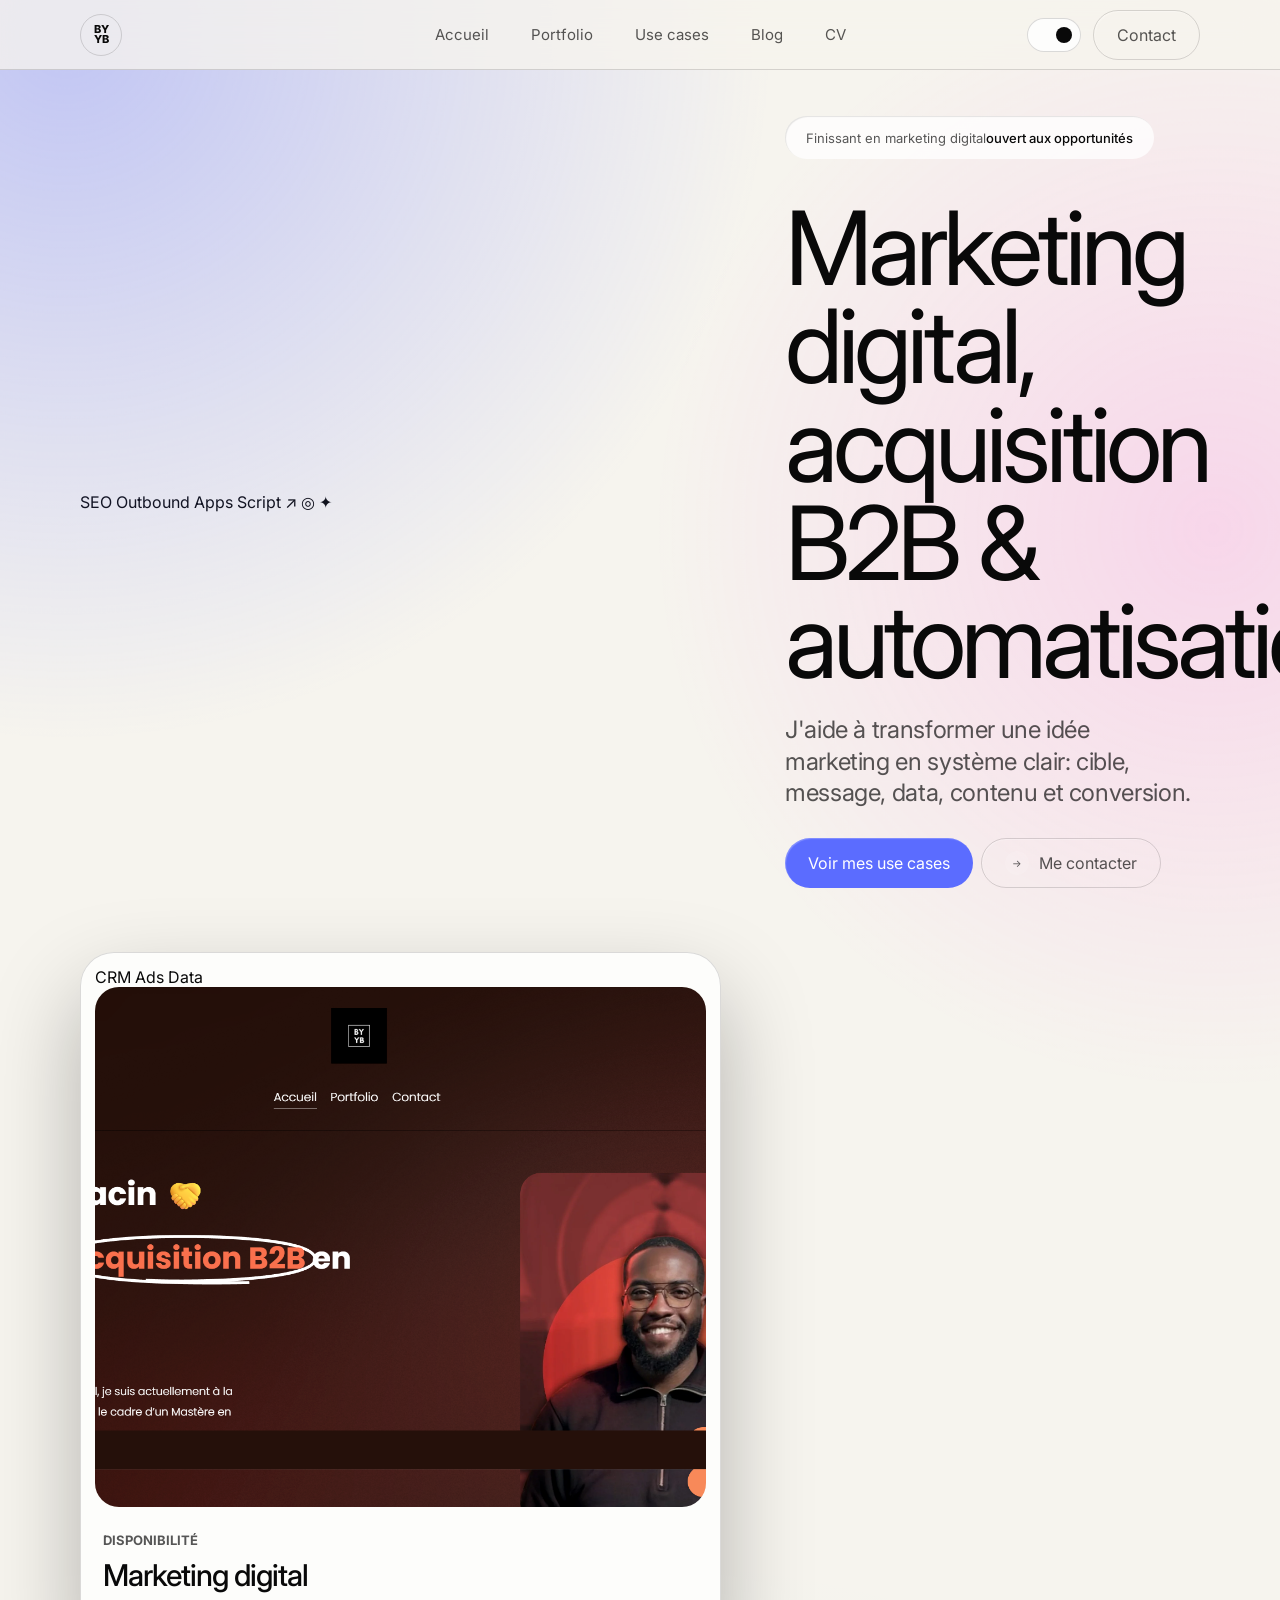
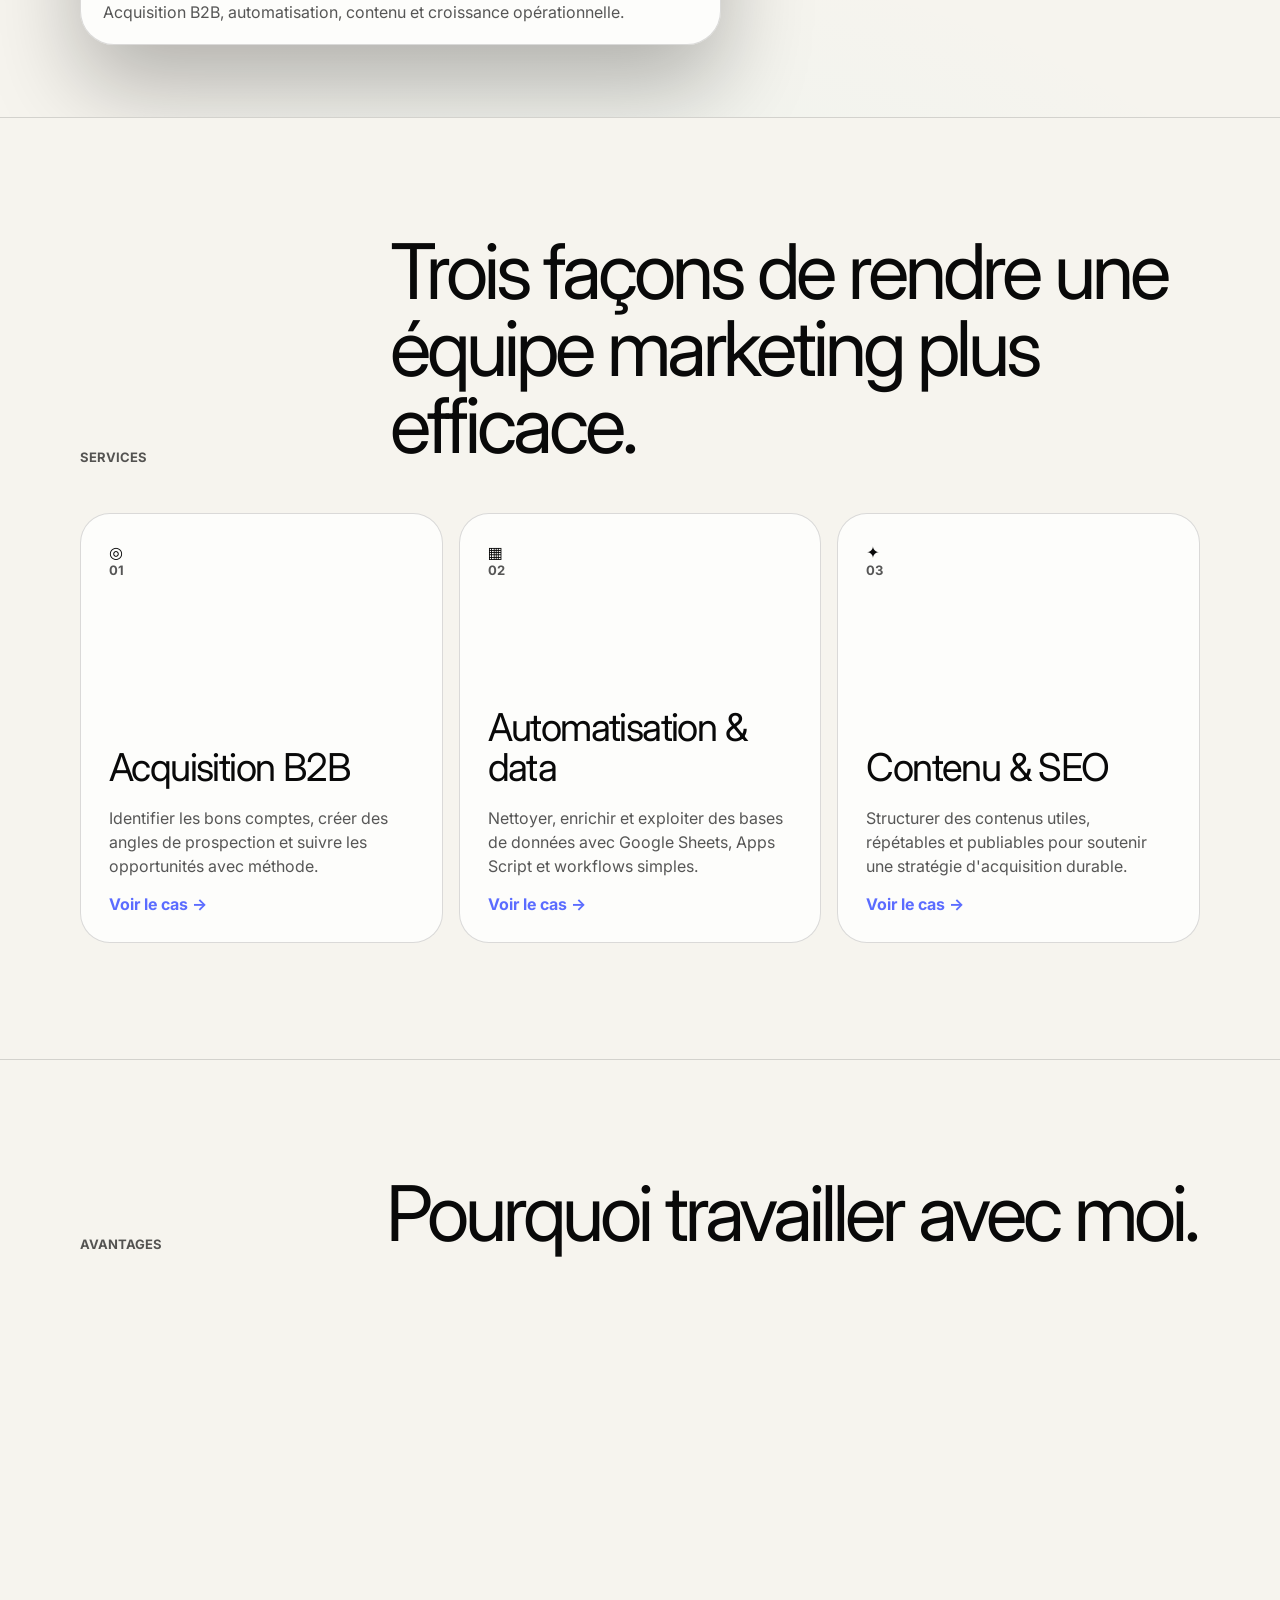
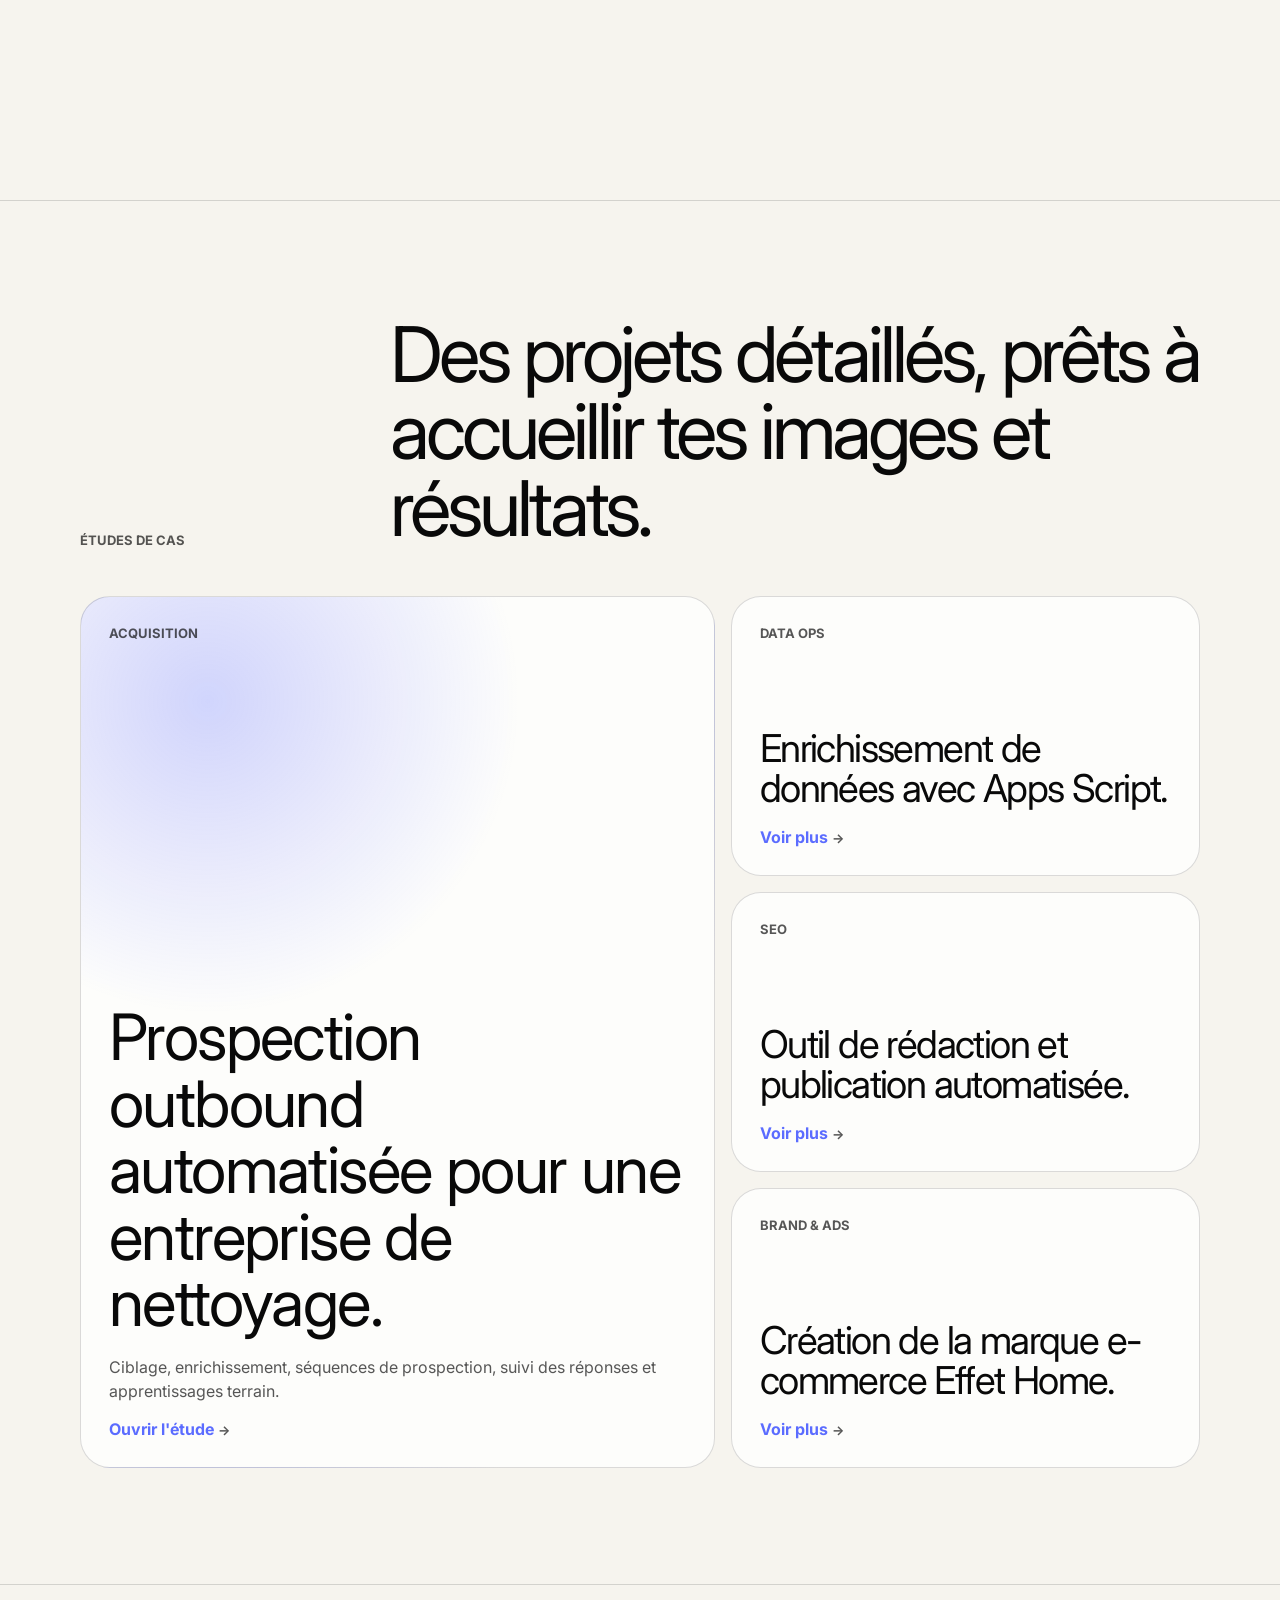
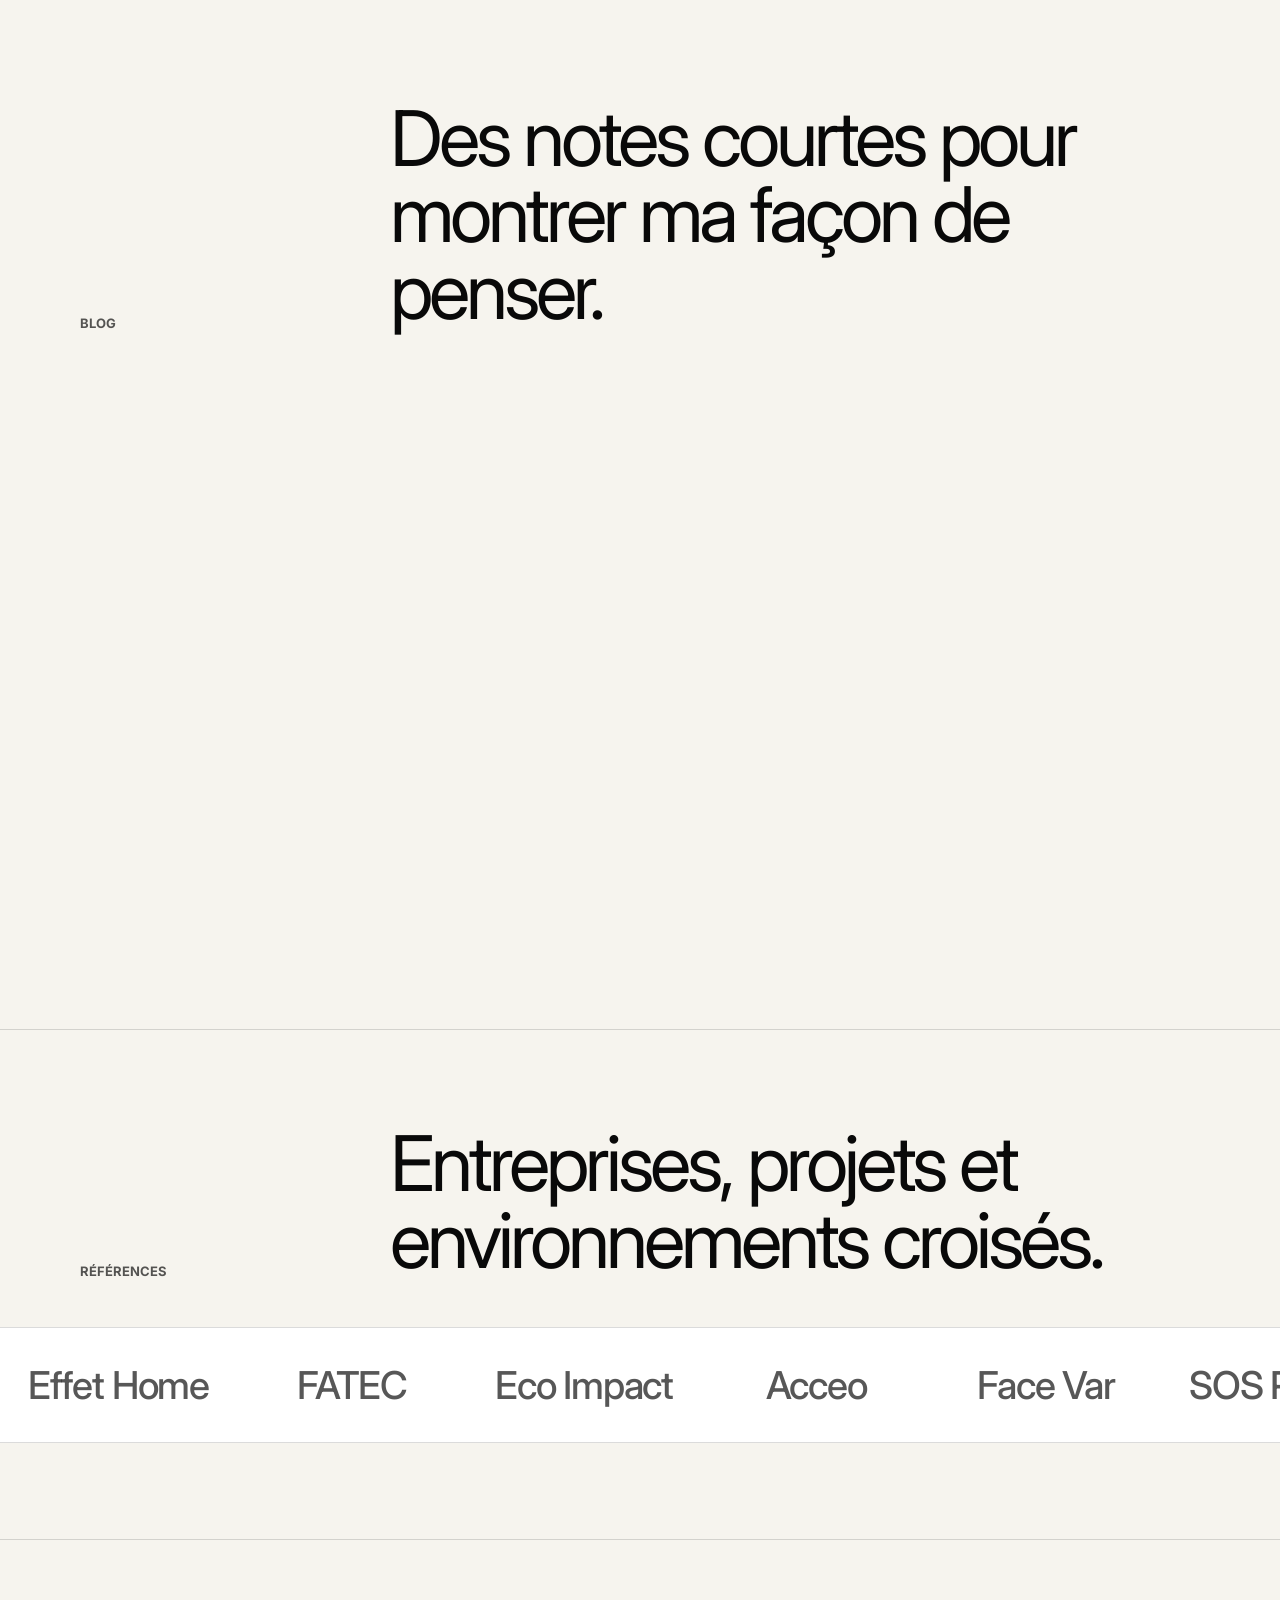
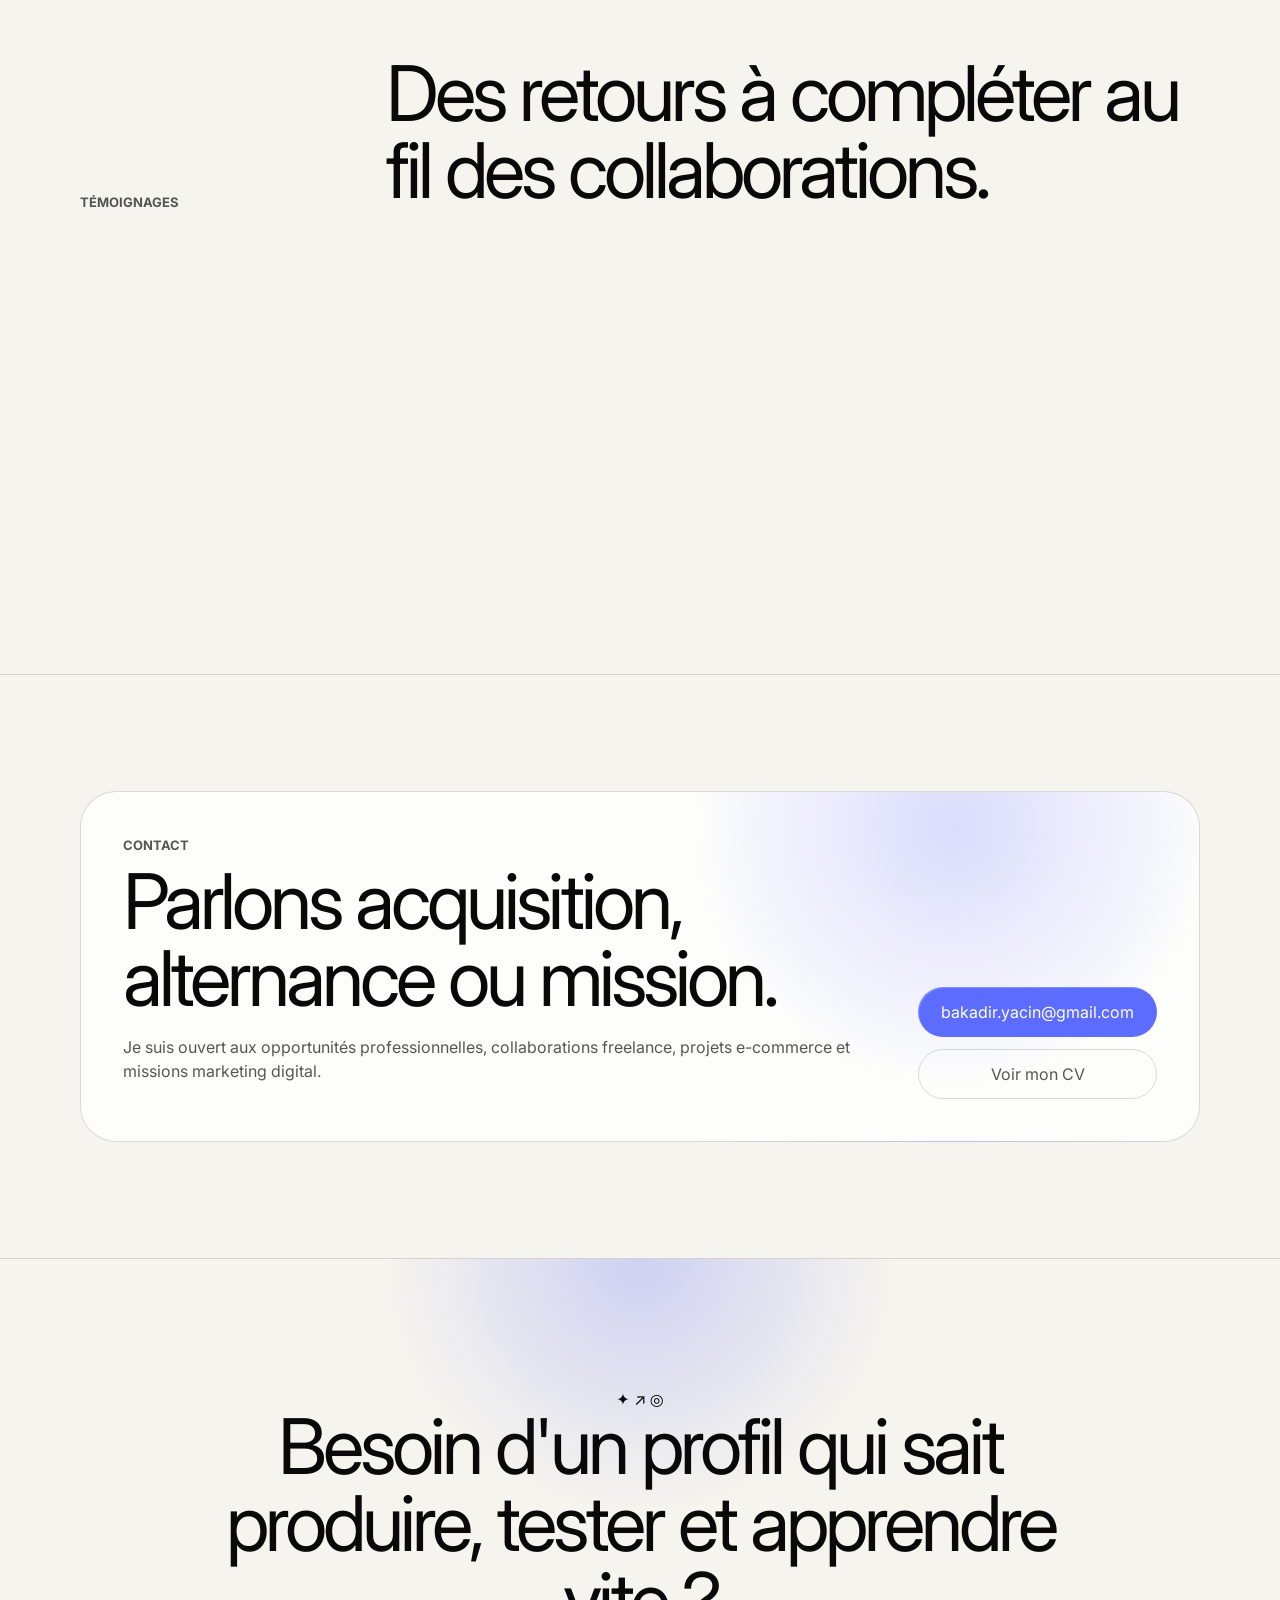
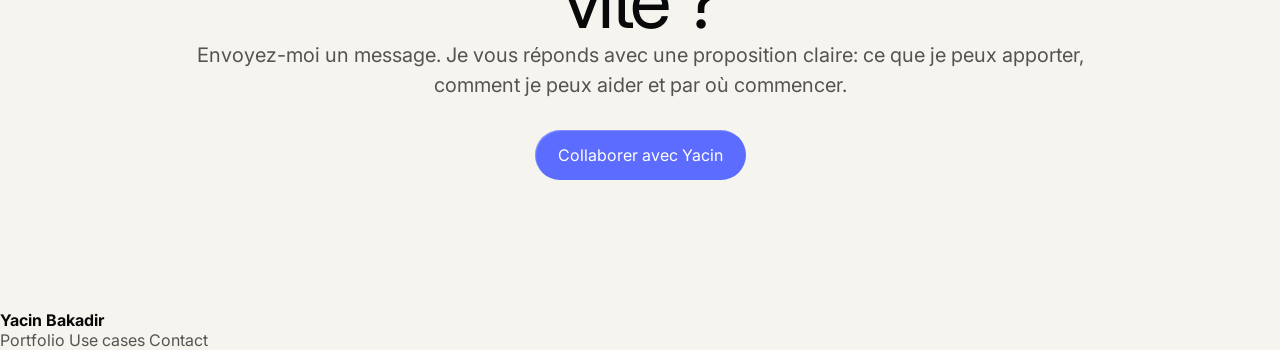
==== index.html @ 2457cc7e "Add visual motion elements to homepage" ====
<!DOCTYPE html>
<html lang="fr">
<head>
  <meta charset="UTF-8">
  <meta name="viewport" content="width=device-width, initial-scale=1.0">
  <meta name="description" content="Portfolio de Yacin Bakadir, profil marketing digital specialise en acquisition B2B, automatisation et creation de marque.">
  <title>Yacin Bakadir - Marketing digital & acquisition B2B</title>
  <link rel="preconnect" href="https://fonts.googleapis.com">
  <link rel="preconnect" href="https://fonts.gstatic.com" crossorigin>
  <link href="https://fonts.googleapis.com/css2?family=Inter:wght@400;500;600;700;800&display=swap" rel="stylesheet">
  <link rel="stylesheet" href="styles.css">
</head>
<body class="home-page">
  <header class="topbar">
    <a class="logo" href="index.html" aria-label="Accueil">BY<br>YB</a>
    <nav aria-label="Navigation principale">
      <a href="index.html">Accueil</a>
      <a href="portfolio.html">Portfolio</a>
      <a href="use-cases.html">Use cases</a>
      <a href="blog.html">Blog</a>
      <a href="cv.html">CV</a>
    </nav>
    <div class="nav-actions">
      <button class="theme-toggle" type="button" aria-label="Changer le thème" data-theme-toggle>
        <span class="theme-toggle-track"><span class="theme-toggle-dot"></span></span>
      </button>
      <a class="pill ghost" href="contact.html">Contact</a>
    </div>
  </header>

  <main id="top">
    <section class="home-hero centered-hero motion-block" aria-labelledby="home-title">
      <div class="home-hero-bg" aria-hidden="true"></div>
      <div class="floating-symbols" aria-hidden="true">
        <span class="float-pill pill-a">SEO</span>
        <span class="float-pill pill-b">Outbound</span>
        <span class="float-pill pill-c">Apps Script</span>
        <span class="float-orb orb-a">↗</span>
        <span class="float-orb orb-b">◎</span>
        <span class="float-orb orb-c">✦</span>
      </div>
      <div class="hero-intro">
        <div class="signup-chip">Finissant en marketing digital <strong>ouvert aux opportunités</strong></div>
        <h1 id="home-title">Marketing digital, acquisition B2B & automatisation.</h1>
        <p class="hero-copy">J'aide à transformer une idée marketing en système clair: cible, message, data, contenu et conversion.</p>
        <div class="hero-actions">
          <a class="pill primary" href="use-cases.html">Voir mes use cases</a>
          <a class="pill play" href="contact.html"><span aria-hidden="true">→</span> Me contacter</a>
        </div>
      </div>
      <aside class="portrait-card hero-visual-card" aria-label="Portrait de Yacin Bakadir">
        <div class="visual-overlays" aria-hidden="true">
          <span>CRM</span>
          <span>Ads</span>
          <span>Data</span>
        </div>
        <div class="portrait-media">
          <img src="assets/squarespace-yacin.png" alt="Ancien portfolio de Yacin Bakadir, à remplacer par un portrait professionnel">
        </div>
        <div class="portrait-caption">
          <span>Disponibilité</span>
          <strong>Marketing digital</strong>
          <p>Acquisition B2B, automatisation, contenu et croissance opérationnelle.</p>
        </div>
      </aside>
    </section>

    <section class="home-section features-section motion-block" aria-labelledby="features-title">
      <div class="home-section-heading">
        <span>Services</span>
        <h2 id="features-title">Trois façons de rendre une équipe marketing plus efficace.</h2>
      </div>
      <div class="feature-list">
        <a class="feature-card" href="case-outbound-nettoyage.html">
          <div class="card-icon" aria-hidden="true">◎</div>
          <span>01</span>
          <h3>Acquisition B2B</h3>
          <p>Identifier les bons comptes, créer des angles de prospection et suivre les opportunités avec méthode.</p>
          <strong>Voir le cas <span aria-hidden="true">→</span></strong>
        </a>
        <a class="feature-card" href="case-data-enrichment.html">
          <div class="card-icon" aria-hidden="true">▦</div>
          <span>02</span>
          <h3>Automatisation & data</h3>
          <p>Nettoyer, enrichir et exploiter des bases de données avec Google Sheets, Apps Script et workflows simples.</p>
          <strong>Voir le cas <span aria-hidden="true">→</span></strong>
        </a>
        <a class="feature-card" href="case-seo-automation.html">
          <div class="card-icon" aria-hidden="true">✦</div>
          <span>03</span>
          <h3>Contenu & SEO</h3>
          <p>Structurer des contenus utiles, répétables et publiables pour soutenir une stratégie d'acquisition durable.</p>
          <strong>Voir le cas <span aria-hidden="true">→</span></strong>
        </a>
      </div>
    </section>

    <section class="home-section advantages-section motion-block" aria-labelledby="advantages-title">
      <div class="home-section-heading compact-heading">
        <span>Avantages</span>
        <h2 id="advantages-title">Pourquoi travailler avec moi.</h2>
      </div>
      <div class="advantage-grid">
        <article>
          <span>Expertise utile</span>
          <h3>Je relie marketing et exécution.</h3>
          <p>Je ne m'arrête pas à l'idée. Je cherche la cible, je structure les données, j'écris le message et je prépare le suivi.</p>
        </article>
        <article>
          <span>Créativité business</span>
          <h3>Je crée avec un objectif.</h3>
          <p>Branding, contenu ou ads: le design doit servir une lecture claire, une action simple et une progression mesurable.</p>
        </article>
        <article>
          <span>Adaptabilité</span>
          <h3>J'apprends vite sur le terrain.</h3>
          <p>PME, services, e-commerce, associations ou B2B local: je sais m'approprier un contexte et documenter ce que je fais.</p>
        </article>
      </div>
    </section>

    <section class="home-section case-preview-section motion-block" aria-labelledby="cases-title">
      <div class="home-section-heading">
        <span>Études de cas</span>
        <h2 id="cases-title">Des projets détaillés, prêts à accueillir tes images et résultats.</h2>
      </div>
      <div class="case-preview-grid">
        <a class="case-preview-card large" href="case-outbound-nettoyage.html">
          <div class="case-art outbound-art" aria-hidden="true">
            <i></i><i></i><i></i><i></i>
          </div>
          <span>Acquisition</span>
          <h3>Prospection outbound automatisée pour une entreprise de nettoyage.</h3>
          <p>Ciblage, enrichissement, séquences de prospection, suivi des réponses et apprentissages terrain.</p>
          <strong>Ouvrir l'étude <span aria-hidden="true">→</span></strong>
        </a>
        <a class="case-preview-card" href="case-data-enrichment.html">
          <div class="mini-art data-art" aria-hidden="true"></div>
          <span>Data ops</span>
          <h3>Enrichissement de données avec Apps Script.</h3>
          <strong>Voir plus <span aria-hidden="true">→</span></strong>
        </a>
        <a class="case-preview-card" href="case-seo-automation.html">
          <div class="mini-art seo-art" aria-hidden="true"></div>
          <span>SEO</span>
          <h3>Outil de rédaction et publication automatisée.</h3>
          <strong>Voir plus <span aria-hidden="true">→</span></strong>
        </a>
        <a class="case-preview-card" href="case-effet-home.html">
          <div class="mini-art brand-art" aria-hidden="true"></div>
          <span>Brand & ads</span>
          <h3>Création de la marque e-commerce Effet Home.</h3>
          <strong>Voir plus <span aria-hidden="true">→</span></strong>
        </a>
      </div>
    </section>

    <section class="home-section blog-preview-section motion-block" aria-labelledby="blog-title">
      <div class="home-section-heading">
        <span>Blog</span>
        <h2 id="blog-title">Des notes courtes pour montrer ma façon de penser.</h2>
      </div>
      <div class="blog-preview-list">
        <a href="blog.html">
          <i class="post-mark" aria-hidden="true"></i>
          <span>Personal branding</span>
          <h3>Transformer un profil étudiant en proposition de valeur.</h3>
          <strong>Lire <span aria-hidden="true">→</span></strong>
        </a>
        <a href="blog.html">
          <i class="post-mark" aria-hidden="true"></i>
          <span>Acquisition B2B</span>
          <h3>Les signaux à regarder avant de lancer une campagne.</h3>
          <strong>Lire <span aria-hidden="true">→</span></strong>
        </a>
        <a href="blog.html">
          <i class="post-mark" aria-hidden="true"></i>
          <span>Portfolio</span>
          <h3>Montrer son potentiel sans surcharger son parcours.</h3>
          <strong>Lire <span aria-hidden="true">→</span></strong>
        </a>
      </div>
    </section>

    <section class="client-logo-section" aria-label="Clients et partenaires">
      <div class="home-section-heading logo-heading">
        <span>Références</span>
        <h2>Entreprises, projets et environnements croisés.</h2>
      </div>
      <div class="logo-marquee">
        <div class="marquee-rail">
          <span>Effet Home</span>
          <span>FATEC</span>
          <span>Eco Impact</span>
          <span>Acceo</span>
          <span>Face Var</span>
          <span>SOS Propreté</span>
          <span>Effet Home</span>
          <span>FATEC</span>
          <span>Eco Impact</span>
          <span>Acceo</span>
          <span>Face Var</span>
          <span>SOS Propreté</span>
        </div>
      </div>
    </section>

    <section class="home-section testimonials-section motion-block" aria-labelledby="testimonials-title">
      <div class="home-section-heading compact-heading">
        <span>Témoignages</span>
        <h2 id="testimonials-title">Des retours à compléter au fil des collaborations.</h2>
      </div>
      <div class="testimonial-grid">
        <article>
          <p>“Yacin sait transformer une consigne floue en livrable structuré. Il pose les bonnes questions et avance vite.”</p>
          <span>Collaborateur projet</span>
        </article>
        <article>
          <p>“Son vrai point fort: comprendre l'objectif business avant de produire. C'est rare et précieux.”</p>
          <span>Encadrant / mentor</span>
        </article>
        <article>
          <p>“Un profil curieux, fiable, capable d'apprendre un outil et d'en faire quelque chose d'exploitable.”</p>
          <span>Partenaire opérationnel</span>
        </article>
      </div>
    </section>

    <section class="home-section contact-section motion-block" aria-labelledby="contact-title">
      <div class="contact-panel">
        <div>
          <span>Contact</span>
          <h2 id="contact-title">Parlons acquisition, alternance ou mission.</h2>
          <p>Je suis ouvert aux opportunités professionnelles, collaborations freelance, projets e-commerce et missions marketing digital.</p>
        </div>
        <div class="contact-actions">
          <a class="pill primary" href="mailto:bakadir.yacin@gmail.com">bakadir.yacin@gmail.com</a>
          <a class="pill ghost" href="cv.html">Voir mon CV</a>
        </div>
      </div>
    </section>

    <section class="home-cta motion-block">
      <div class="cta-symbols" aria-hidden="true">
        <span>✦</span>
        <span>↗</span>
        <span>◎</span>
      </div>
      <h2>Besoin d'un profil qui sait produire, tester et apprendre vite ?</h2>
      <p>Envoyez-moi un message. Je vous réponds avec une proposition claire: ce que je peux apporter, comment je peux aider et par où commencer.</p>
      <a class="pill primary" href="contact.html">Collaborer avec Yacin</a>
    </section>
  </main>

  <footer>
    <strong>Yacin Bakadir</strong>
    <div>
      <a href="portfolio.html">Portfolio</a>
      <a href="use-cases.html">Use cases</a>
      <a href="contact.html">Contact</a>
    </div>
  </footer>

  <script src="script.js"></script>
</body>
</html>
---- styles.css ----
:root {
  --black: #000;
  --ink: #080808;
  --white: #fff;
  --muted: rgba(255, 255, 255, 0.66);
  --muted-dark: rgba(0, 0, 0, 0.64);
  --line: rgba(255, 255, 255, 0.14);
  --blue: #5b6cff;
  --cyan: #56e4ff;
  --pink: #ff4fd8;
  --paper: #f4f1ea;
}

* {
  box-sizing: border-box;
}

html {
  scroll-behavior: smooth;
}

body {
  margin: 0;
  background: var(--black);
  color: var(--white);
  font-family: Inter, system-ui, sans-serif;
  letter-spacing: 0;
  overflow-x: hidden;
}

img {
  display: block;
  max-width: 100%;
}

a {
  color: inherit;
  text-decoration: none;
}

::selection {
  background: var(--blue);
  color: var(--white);
}

.topbar {
  position: fixed;
  inset: 0 0 auto;
  z-index: 50;
  height: 70px;
  display: grid;
  grid-template-columns: 1fr auto 1fr;
  align-items: center;
  padding: 0 80px;
  border-bottom: 1px solid rgba(255, 255, 255, 0.1);
  background: rgba(0, 0, 0, 0.72);
  backdrop-filter: blur(18px);
}

.logo {
  width: 42px;
  height: 42px;
  display: grid;
  place-items: center;
  border: 1px solid rgba(255, 255, 255, 0.22);
  border-radius: 50%;
  font-weight: 800;
  font-size: 11px;
  line-height: 0.9;
  text-align: center;
}

nav {
  display: flex;
  gap: 42px;
  font-size: 15px;
}

nav a {
  color: rgba(255, 255, 255, 0.78);
}

nav a:hover {
  color: var(--white);
}

.topbar > .pill {
  justify-self: end;
}

.pill {
  min-height: 50px;
  display: inline-flex;
  align-items: center;
  justify-content: center;
  gap: 10px;
  padding: 0 23px;
  border-radius: 999px;
  font-size: 16px;
  line-height: 1;
  box-shadow: inset 1px 1px 1px rgba(255, 255, 255, 0.25);
  transition: transform 220ms ease, border-color 220ms ease, background 220ms ease, box-shadow 220ms ease;
}

.pill:hover {
  transform: translateY(-2px);
  box-shadow: inset 1px 1px 1px rgba(255, 255, 255, 0.25), 0 18px 42px rgba(91, 108, 255, 0.22);
}

.primary {
  background: var(--blue);
  color: var(--white);
}

.ghost,
.play {
  border: 1px solid rgba(255, 255, 255, 0.22);
}

.play span {
  width: 24px;
  height: 24px;
  display: grid;
  place-items: center;
  border-radius: 50%;
  background: rgba(255, 255, 255, 0.12);
  font-size: 10px;
}

.hero,
.page-hero,
.case-hero {
  position: relative;
  overflow: hidden;
}

.hero {
  min-height: 1174px;
  padding: 108px 80px 0;
  text-align: center;
}

.page-hero {
  min-height: 720px;
  display: grid;
  align-content: center;
  justify-items: center;
  padding: 130px 80px 90px;
  text-align: center;
  border-bottom: 1px solid var(--line);
}

.page-hero h1 {
  max-width: 1120px;
}

.hero-glow {
  position: absolute;
  left: 50%;
  top: 284px;
  width: 2000px;
  max-width: none;
  transform: translateX(-50%);
  opacity: 0.95;
  pointer-events: none;
}

.signup-chip {
  position: relative;
  z-index: 1;
  display: inline-flex;
  align-items: center;
  min-height: 43px;
  margin-bottom: 40px;
  padding: 0 21px;
  border-radius: 64px;
  color: rgba(255, 255, 255, 0.6);
  background: rgba(255, 255, 255, 0.08);
  box-shadow: inset 1px 1px 1px rgba(255, 255, 255, 0.25);
  font-size: 13px;
}

.signup-chip strong {
  color: var(--white);
  font-weight: 500;
}

h1,
h2,
h3,
p {
  margin-top: 0;
}

h1 {
  position: relative;
  z-index: 1;
  width: min(100%, 1040px);
  margin: 0 auto 22px;
  font-size: clamp(56px, 8vw, 112px);
  font-weight: 400;
  letter-spacing: -5px;
  line-height: 0.96;
}

.hero-copy {
  position: relative;
  z-index: 1;
  width: min(100%, 650px);
  margin: 0 auto;
  color: rgba(255, 255, 255, 0.7);
  font-size: 24px;
  line-height: 1.3;
  letter-spacing: -0.35px;
}

.hero-actions {
  position: relative;
  z-index: 1;
  display: flex;
  justify-content: center;
  gap: 8px;
  margin-top: 30px;
}

.section {
  padding: 144px 80px;
}

.motion-block,
.proof article,
.work-card,
.posts article,
.project-row,
.project-feature,
.case-tile,
.case-study article,
.case-meta,
.image-slot,
.resume-card,
.feature-card,
.advantage-grid article,
.case-preview-card,
.blog-preview-list a,
.testimonial-grid article {
  opacity: 0;
  transform: translateY(34px);
  transition: opacity 720ms ease, transform 720ms ease, border-color 220ms ease, background 220ms ease;
}

.is-visible {
  opacity: 1;
  transform: translateY(0);
}

.project-stack,
.cases-deep,
.article-list,
.contact-grid,
.resume {
  display: grid;
  gap: 24px;
}

.project-row:hover,
.case-tile:hover,
.skill-card:hover,
.feature-card:hover,
.case-preview-card:hover,
.blog-preview-list a:hover {
  transform: translateY(-6px);
  border-color: rgba(91, 108, 255, 0.65);
}

.logo-marquee {
  overflow: hidden;
  border-block: 1px solid var(--line);
  background: #030303;
}

.marquee-rail {
  display: flex;
  width: max-content;
  animation: marquee 26s linear infinite;
}

.marquee-rail span {
  min-width: 230px;
  padding: 34px 28px;
  color: rgba(255, 255, 255, 0.72);
  font-size: clamp(24px, 3vw, 44px);
  font-weight: 500;
  letter-spacing: -1.2px;
  text-align: center;
}

.case-directory {
  display: grid;
  gap: 18px;
}

.case-tile {
  display: grid;
  grid-template-columns: 0.95fr 0.65fr;
  gap: 40px;
  align-items: end;
  min-height: 360px;
  padding: 42px;
  border: 1px solid var(--line);
  border-radius: 34px;
  background: radial-gradient(circle at 100% 0%, rgba(86, 228, 255, 0.14), transparent 30%), #080808;
}

.case-tile span,
.case-meta span,
.case-study span {
  color: rgba(255, 255, 255, 0.54);
  font-size: 13px;
  font-weight: 600;
}

.case-tile h2 {
  margin: 0;
  font-size: clamp(36px, 5vw, 78px);
  font-weight: 400;
  letter-spacing: -3px;
  line-height: 1;
}

.case-tile p {
  margin: 0;
  color: var(--muted);
  font-size: 18px;
  line-height: 1.5;
}

.case-hero {
  min-height: 780px;
  display: grid;
  align-content: center;
  justify-items: center;
  padding: 130px 80px 90px;
  text-align: center;
  background: radial-gradient(circle at 50% 42%, rgba(91, 108, 255, 0.34), transparent 28%), radial-gradient(circle at 75% 70%, rgba(255, 79, 216, 0.16), transparent 26%), #000;
  border-bottom: 1px solid var(--line);
}

.case-hero h1 {
  width: min(100%, 1180px);
}

.case-study {
  display: grid;
  grid-template-columns: 0.75fr 1.25fr;
  gap: 24px;
}

.case-meta,
.image-slot,
.case-study article {
  padding: 36px;
  border: 1px solid var(--line);
  border-radius: 34px;
  background: #080808;
}

.case-meta {
  min-height: 340px;
}

.case-meta p {
  margin-top: 80px;
  color: var(--muted);
  font-size: 21px;
  line-height: 1.5;
}

.image-slot {
  min-height: 340px;
  display: grid;
  place-items: center;
  color: rgba(255, 255, 255, 0.48);
  text-align: center;
  border-style: dashed;
  background: linear-gradient(135deg, rgba(91, 108, 255, 0.16), transparent), #050505;
}

.case-study article {
  grid-column: span 2;
}

.case-study ul {
  display: grid;
  grid-template-columns: repeat(2, 1fr);
  gap: 12px;
  padding: 0;
  margin: 28px 0 0;
  list-style: none;
}

.case-study li {
  padding: 18px;
  border: 1px solid var(--line);
  border-radius: 18px;
  color: rgba(255, 255, 255, 0.75);
  background: rgba(255, 255, 255, 0.04);
}

/* Home v2 */
.home-page {
  --home-bg: #000;
  --home-surface: #080808;
  --home-surface-2: #101010;
  --home-text: #fff;
  --home-muted: rgba(255, 255, 255, 0.68);
  --home-subtle: rgba(255, 255, 255, 0.1);
  --home-card: rgba(255, 255, 255, 0.045);
  --home-line: rgba(255, 255, 255, 0.14);
  background: var(--home-bg);
  color: var(--home-text);
}

@media (prefers-color-scheme: light) {
  .home-page:not([data-theme="dark"]) {
    --home-bg: #f6f4ee;
    --home-surface: #ffffff;
    --home-surface-2: #ebe7dc;
    --home-text: #090909;
    --home-muted: rgba(0, 0, 0, 0.66);
    --home-subtle: rgba(0, 0, 0, 0.1);
    --home-card: rgba(255, 255, 255, 0.78);
    --home-line: rgba(0, 0, 0, 0.14);
  }
}

.home-page[data-theme="light"] {
  --home-bg: #f6f4ee;
  --home-surface: #ffffff;
  --home-surface-2: #ebe7dc;
  --home-text: #090909;
  --home-muted: rgba(0, 0, 0, 0.66);
  --home-subtle: rgba(0, 0, 0, 0.1);
  --home-card: rgba(255, 255, 255, 0.78);
  --home-line: rgba(0, 0, 0, 0.14);
}

.home-page[data-theme="dark"] {
  --home-bg: #000;
  --home-surface: #080808;
  --home-surface-2: #101010;
  --home-text: #fff;
  --home-muted: rgba(255, 255, 255, 0.68);
  --home-subtle: rgba(255, 255, 255, 0.1);
  --home-card: rgba(255, 255, 255, 0.045);
  --home-line: rgba(255, 255, 255, 0.14);
}

.home-page .topbar {
  border-color: var(--home-line);
  background: color-mix(in srgb, var(--home-bg) 78%, transparent);
}

.home-page .logo,
.home-page .ghost,
.home-page .play {
  border-color: var(--home-line);
}

.home-page nav a,
.home-page .ghost,
.home-page .play {
  color: var(--home-muted);
}

.home-page nav a:hover,
.home-page .ghost:hover,
.home-page .play:hover {
  color: var(--home-text);
}

.home-page .signup-chip {
  color: var(--home-muted);
  background: var(--home-card);
  box-shadow: inset 1px 1px 1px var(--home-subtle);
}

.home-page .signup-chip strong {
  color: var(--home-text);
}

.nav-actions {
  display: flex;
  align-items: center;
  justify-content: flex-end;
  gap: 12px;
}

.theme-toggle {
  width: 54px;
  height: 34px;
  display: inline-grid;
  place-items: center;
  padding: 0;
  border: 1px solid var(--home-line);
  border-radius: 999px;
  background: var(--home-card);
  cursor: pointer;
}

.theme-toggle-track {
  position: relative;
  width: 36px;
  height: 20px;
  display: block;
}

.theme-toggle-dot {
  position: absolute;
  left: 0;
  top: 2px;
  width: 16px;
  height: 16px;
  border-radius: 50%;
  background: var(--home-text);
  transition: transform 220ms ease, background 220ms ease;
}

.home-page[data-theme="light"] .theme-toggle-dot {
  transform: translateX(20px);
}

@media (prefers-color-scheme: light) {
  .home-page:not([data-theme="dark"]) .theme-toggle-dot {
    transform: translateX(20px);
  }
}

.home-hero {
  position: relative;
  min-height: min(980px, 100svh);
  display: grid;
  grid-template-columns: minmax(0, 1.05fr) minmax(360px, 0.68fr);
  gap: clamp(32px, 5vw, 84px);
  align-items: center;
  padding: 116px 80px 72px;
  overflow: hidden;
}

.home-hero-bg {
  position: absolute;
  inset: -30%;
  background: radial-gradient(circle at 22% 20%, rgba(91, 108, 255, 0.34), transparent 26%), radial-gradient(circle at 78% 38%, rgba(255, 79, 216, 0.18), transparent 24%), radial-gradient(circle at 50% 110%, rgba(86, 228, 255, 0.12), transparent 30%);
  pointer-events: none;
}

.hero-intro {
  position: relative;
  z-index: 1;
}

.home-hero h1 {
  width: min(100%, 1040px);
  margin: 0 0 24px;
  color: var(--home-text);
  font-size: clamp(54px, 8vw, 116px);
  font-weight: 400;
  letter-spacing: -5px;
  line-height: 0.96;
}

.home-page .hero-copy {
  width: min(100%, 720px);
  margin: 0;
  color: var(--home-muted);
}

.home-hero .hero-actions {
  justify-content: flex-start;
}

.portrait-card {
  position: relative;
  z-index: 1;
  padding: 14px;
  border: 1px solid var(--home-line);
  border-radius: 34px;
  background: var(--home-card);
  box-shadow: 0 40px 90px rgba(0, 0, 0, 0.28);
}

.portrait-media {
  height: 520px;
  overflow: hidden;
  border-radius: 24px;
  background: var(--home-surface-2);
}

.portrait-media img {
  width: 100%;
  height: 100%;
  object-fit: cover;
  object-position: 58% top;
  filter: saturate(0.95) contrast(1.04);
}

.portrait-caption {
  padding: 22px 8px 6px;
}

.portrait-caption span,
.home-section-heading span,
.feature-card > span,
.advantage-grid span,
.case-preview-card span,
.blog-preview-list span,
.contact-panel span {
  color: var(--home-muted);
  font-size: 13px;
  font-weight: 700;
  text-transform: uppercase;
}

.portrait-caption strong {
  display: block;
  margin: 8px 0;
  font-size: 30px;
  font-weight: 500;
  letter-spacing: -1px;
}

.portrait-caption p {
  margin: 0;
  color: var(--home-muted);
  line-height: 1.45;
}

.home-section {
  padding: 116px 80px;
  border-top: 1px solid var(--home-line);
}

.home-section-heading {
  display: grid;
  grid-template-columns: 0.34fr 1fr;
  gap: 34px;
  align-items: end;
  margin-bottom: 48px;
}

.home-section-heading h2,
.home-cta h2 {
  margin: 0;
  color: var(--home-text);
  font-size: clamp(40px, 6vw, 92px);
  font-weight: 400;
  letter-spacing: -4px;
  line-height: 1;
}

.compact-heading {
  grid-template-columns: 0.25fr 0.75fr;
}

.feature-list,
.advantage-grid,
.testimonial-grid {
  display: grid;
  grid-template-columns: repeat(3, 1fr);
  gap: 16px;
}

.feature-card,
.advantage-grid article,
.testimonial-grid article,
.case-preview-card,
.blog-preview-list a {
  border: 1px solid var(--home-line);
  border-radius: 30px;
  background: var(--home-card);
}

.feature-card {
  min-height: 430px;
  display: flex;
  flex-direction: column;
  padding: 28px;
}

.feature-card h3,
.advantage-grid h3,
.case-preview-card h3,
.blog-preview-list h3 {
  margin: auto 0 18px;
  color: var(--home-text);
  font-size: clamp(28px, 3vw, 44px);
  font-weight: 400;
  letter-spacing: -1.6px;
  line-height: 1.04;
}

.feature-card p,
.advantage-grid p,
.case-preview-card p,
.home-cta p,
.contact-panel p,
.testimonial-grid p {
  color: var(--home-muted);
  line-height: 1.5;
}

.feature-card strong,
.case-preview-card strong,
.blog-preview-list strong {
  color: var(--blue);
  font-weight: 700;
}

.advantage-grid article,
.testimonial-grid article {
  min-height: 300px;
  padding: 28px;
}

.advantage-grid h3 {
  margin-top: 96px;
}

.case-preview-grid {
  display: grid;
  grid-template-columns: 1.15fr 0.85fr;
  gap: 16px;
}

.case-preview-card {
  min-height: 280px;
  display: flex;
  flex-direction: column;
  justify-content: space-between;
  padding: 28px;
}

.case-preview-card.large {
  grid-row: span 3;
  min-height: 650px;
  background: radial-gradient(circle at 20% 12%, rgba(91, 108, 255, 0.28), transparent 34%), var(--home-card);
}

.case-preview-card.large h3 {
  margin-top: auto;
  font-size: clamp(38px, 5vw, 72px);
}

.blog-preview-list {
  display: grid;
  gap: 12px;
}

.blog-preview-list a {
  display: grid;
  grid-template-columns: 190px 1fr auto;
  gap: 24px;
  align-items: center;
  min-height: 124px;
  padding: 22px 28px;
}

.blog-preview-list h3 {
  margin: 0;
  font-size: clamp(24px, 3vw, 42px);
}

.client-logo-section {
  padding: 96px 0;
  border-top: 1px solid var(--home-line);
}

.logo-heading {
  padding-inline: 80px;
}

.home-page .logo-marquee {
  border-color: var(--home-line);
  background: var(--home-surface);
}

.home-page .marquee-rail span {
  color: var(--home-muted);
}

.testimonial-grid article p {
  min-height: 150px;
  color: var(--home-text);
  font-size: 22px;
  letter-spacing: -0.4px;
}

.testimonial-grid article span {
  color: var(--home-muted);
}

.contact-panel {
  display: grid;
  grid-template-columns: 1fr auto;
  gap: 36px;
  align-items: end;
  padding: 42px;
  border: 1px solid var(--home-line);
  border-radius: 36px;
  background: radial-gradient(circle at 78% 10%, rgba(91, 108, 255, 0.22), transparent 28%), var(--home-card);
}

.contact-panel h2 {
  max-width: 780px;
  margin: 10px 0 18px;
  color: var(--home-text);
  font-size: clamp(42px, 6vw, 88px);
  font-weight: 400;
  letter-spacing: -4px;
  line-height: 1;
}

.contact-actions {
  display: grid;
  gap: 12px;
  justify-items: stretch;
}

.home-cta {
  padding: 130px 80px;
  text-align: center;
  border-top: 1px solid var(--home-line);
  background: radial-gradient(circle at 50% 0%, rgba(91, 108, 255, 0.26), transparent 28%), var(--home-bg);
}

.home-cta h2,
.home-cta p {
  width: min(920px, 100%);
  margin-inline: auto;
}

.home-cta p {
  margin-bottom: 30px;
  font-size: 20px;
}

.home-page footer {
  border-color: var(--home-line);
}

.home-page footer div {
  color: var(--home-muted);
}

@keyframes marquee {
  to { transform: translateX(-50%); }
}

@media (max-width: 980px) {
  .topbar {
    padding: 0 24px;
    grid-template-columns: auto 1fr auto;
  }

  nav {
    display: none;
  }

  .section,
  .page-hero,
  .final-cta {
    padding: 92px 24px;
  }

  .intro,
  .case-heading,
  .work-grid,
  .proof,
  .posts,
  .metrics,
  .project-feature,
  .project-row,
  .skill-grid,
  .case-links a,
  .case-tile,
  .case-study,
  .contact-grid,
  .resume,
  .home-hero,
  .home-section-heading,
  .compact-heading,
  .feature-list,
  .advantage-grid,
  .testimonial-grid,
  .case-preview-grid,
  .blog-preview-list a,
  .contact-panel {
    grid-template-columns: 1fr;
  }

  .home-hero {
    min-height: auto;
    padding: 108px 24px 72px;
  }

  .home-hero h1 {
    font-size: clamp(52px, 12vw, 86px);
    letter-spacing: -3px;
  }

  .home-page .hero-copy {
    font-size: 20px;
  }

  .home-hero .hero-actions {
    justify-content: flex-start;
  }

  .portrait-card {
    max-width: 520px;
  }

  .portrait-media {
    height: 420px;
  }

  .home-section {
    padding: 86px 24px;
  }

  .home-section-heading {
    gap: 14px;
  }

  .home-section-heading h2,
  .home-cta h2,
  .contact-panel h2 {
    letter-spacing: -2.5px;
  }

  .feature-card,
  .advantage-grid article,
  .testimonial-grid article,
  .case-preview-card {
    min-height: 280px;
  }

  .advantage-grid h3 {
    margin-top: 58px;
  }

  .case-preview-card.large {
    grid-row: auto;
    min-height: 430px;
  }

  .logo-heading {
    padding-inline: 24px;
  }

  .contact-panel {
    padding: 28px;
  }

  .home-cta {
    padding: 92px 24px;
  }

  .case-study article {
    grid-column: auto;
  }

  .case-study ul {
    grid-template-columns: 1fr;
  }
}

@media (max-width: 560px) {
  .topbar {
    height: 64px;
  }

  .pill {
    min-height: 44px;
    padding-inline: 17px;
    font-size: 14px;
  }

  .home-page .topbar {
    grid-template-columns: auto 1fr;
    gap: 12px;
  }

  .home-page .topbar > .nav-actions {
    justify-self: end;
  }

  .home-page .topbar .pill {
    padding-inline: 14px;
  }

  .theme-toggle {
    width: 48px;
  }

  .home-hero {
    padding-top: 94px;
  }

  .home-hero h1 {
    font-size: clamp(44px, 14vw, 64px);
    letter-spacing: -2.2px;
  }

  .home-hero .hero-actions,
  .contact-actions {
    display: grid;
    grid-template-columns: 1fr;
  }

  .home-hero .pill,
  .contact-actions .pill,
  .home-cta .pill {
    width: 100%;
  }

  .portrait-media {
    height: 330px;
  }

  .home-section {
    padding-block: 72px;
  }

  .home-section-heading h2,
  .home-cta h2,
  .contact-panel h2 {
    font-size: clamp(36px, 11vw, 56px);
  }

  .feature-card,
  .case-preview-card,
  .advantage-grid article,
  .testimonial-grid article,
  .case-tile,
  .case-meta,
  .image-slot,
  .case-study article {
    border-radius: 24px;
    padding: 22px;
  }

  .feature-card h3,
  .case-preview-card h3,
  .advantage-grid h3,
  .blog-preview-list h3 {
    font-size: 28px;
  }

  .client-logo-section {
    padding-block: 72px;
  }

  .marquee-rail span {
    min-width: 190px;
    padding-block: 24px;
    font-size: 24px;
  }

  footer {
    align-items: flex-start;
    flex-direction: column;
    padding: 42px 24px;
  }
}

@media (prefers-reduced-motion: reduce) {
  *,
  *::before,
  *::after {
    animation-duration: 0.01ms !important;
    animation-iteration-count: 1 !important;
    scroll-behavior: auto !important;
    transition-duration: 0.01ms !important;
  }
}
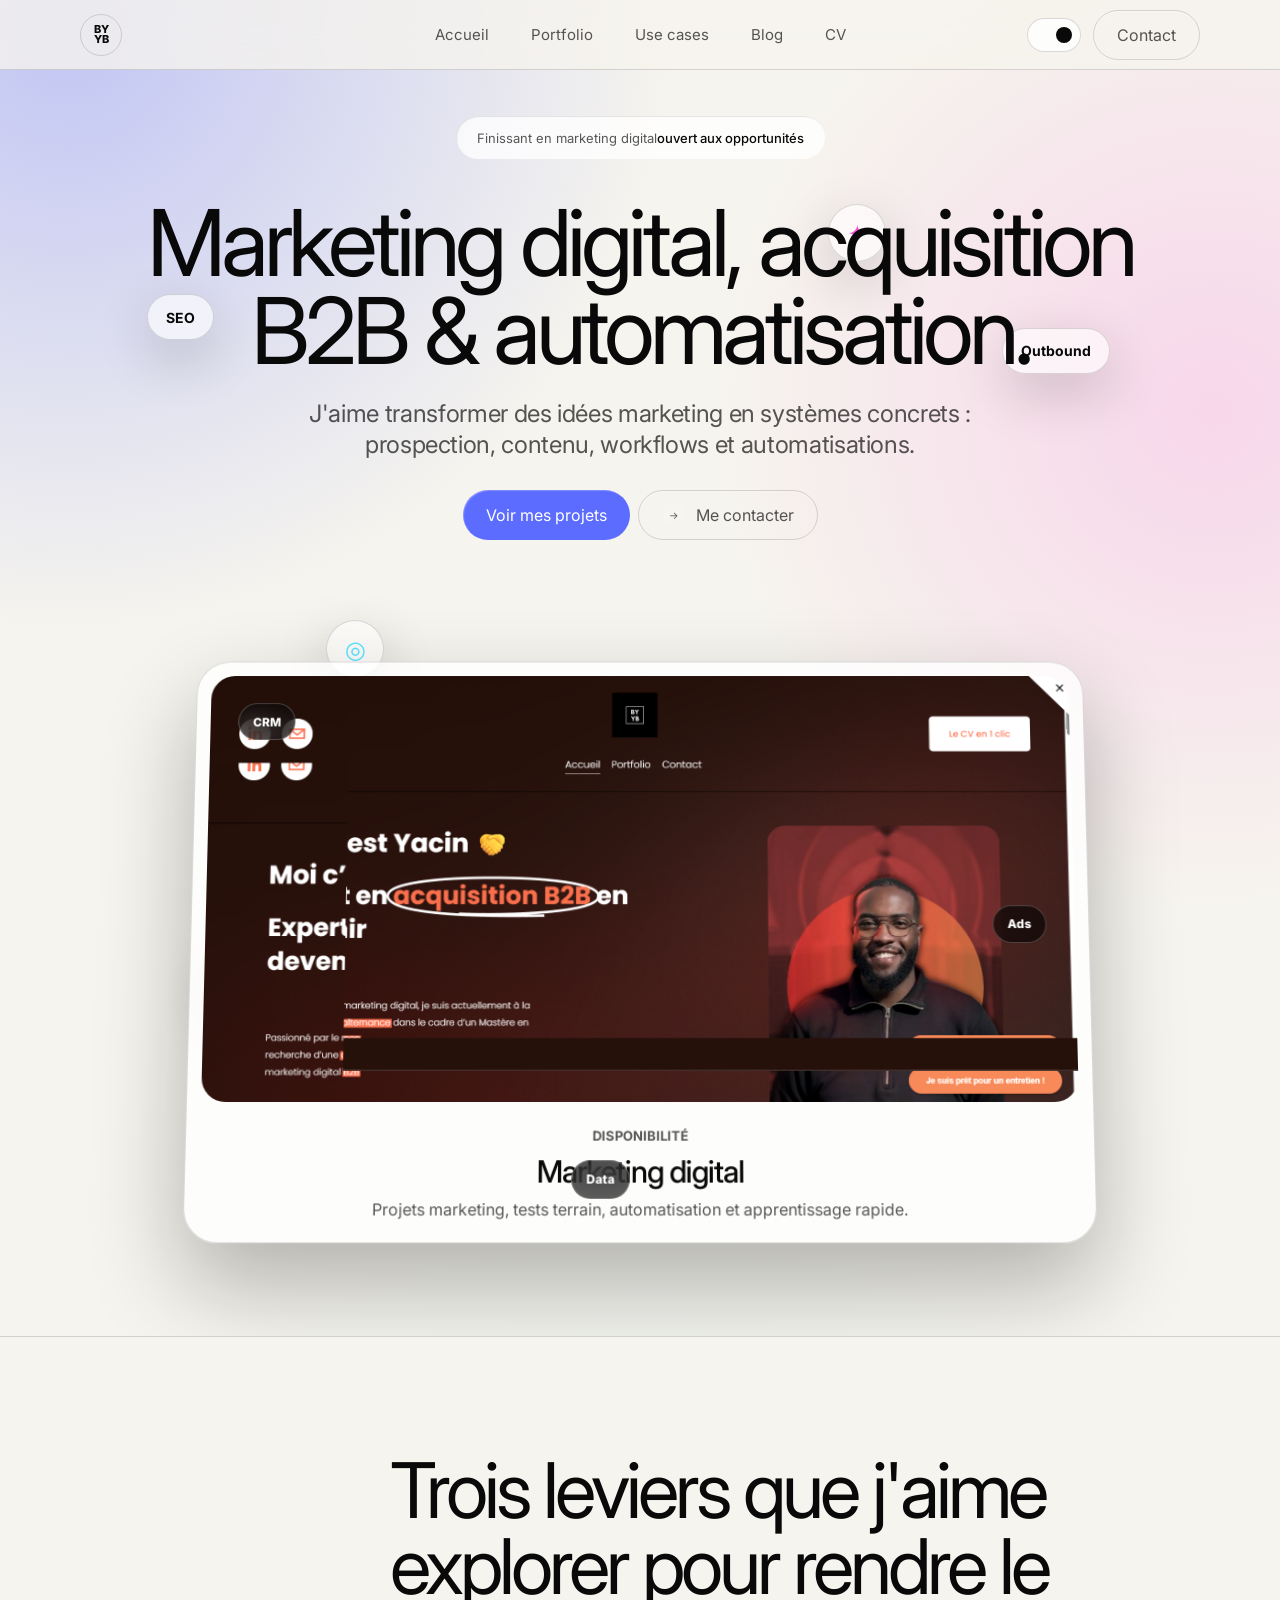
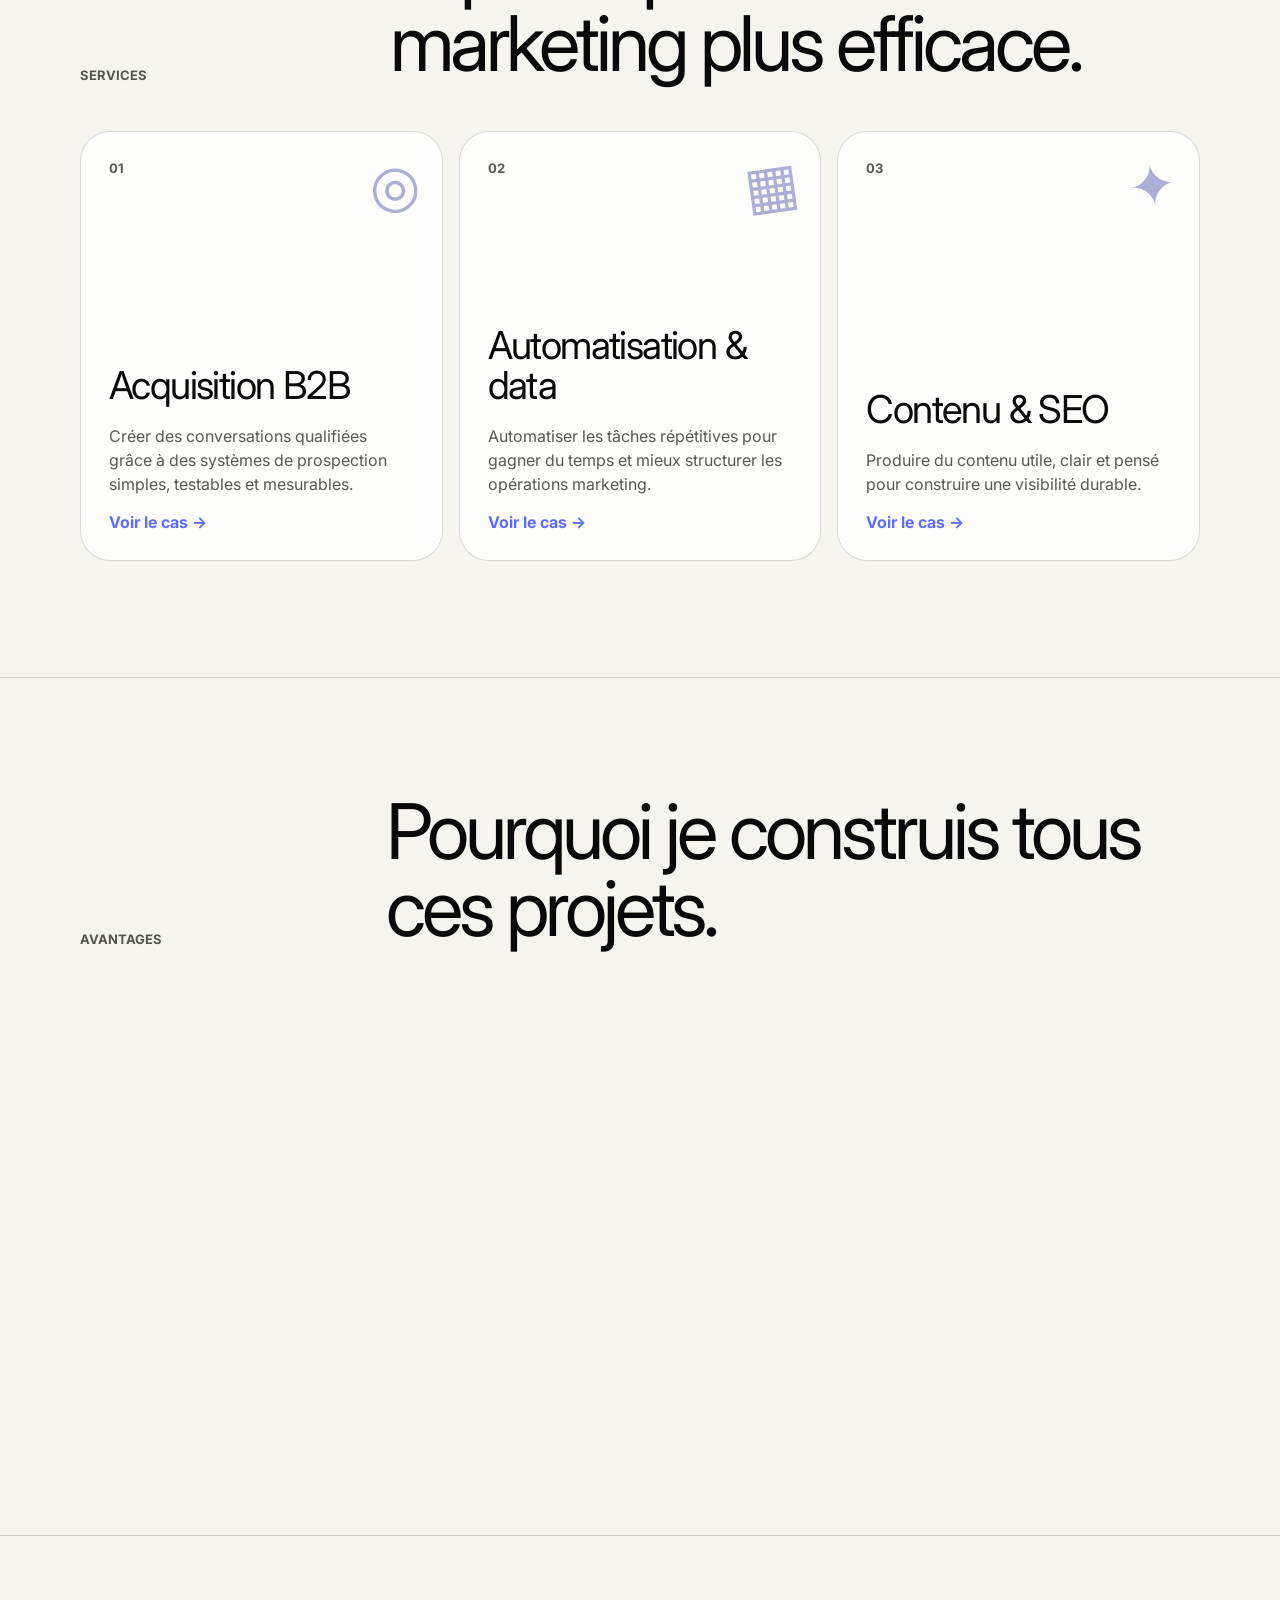
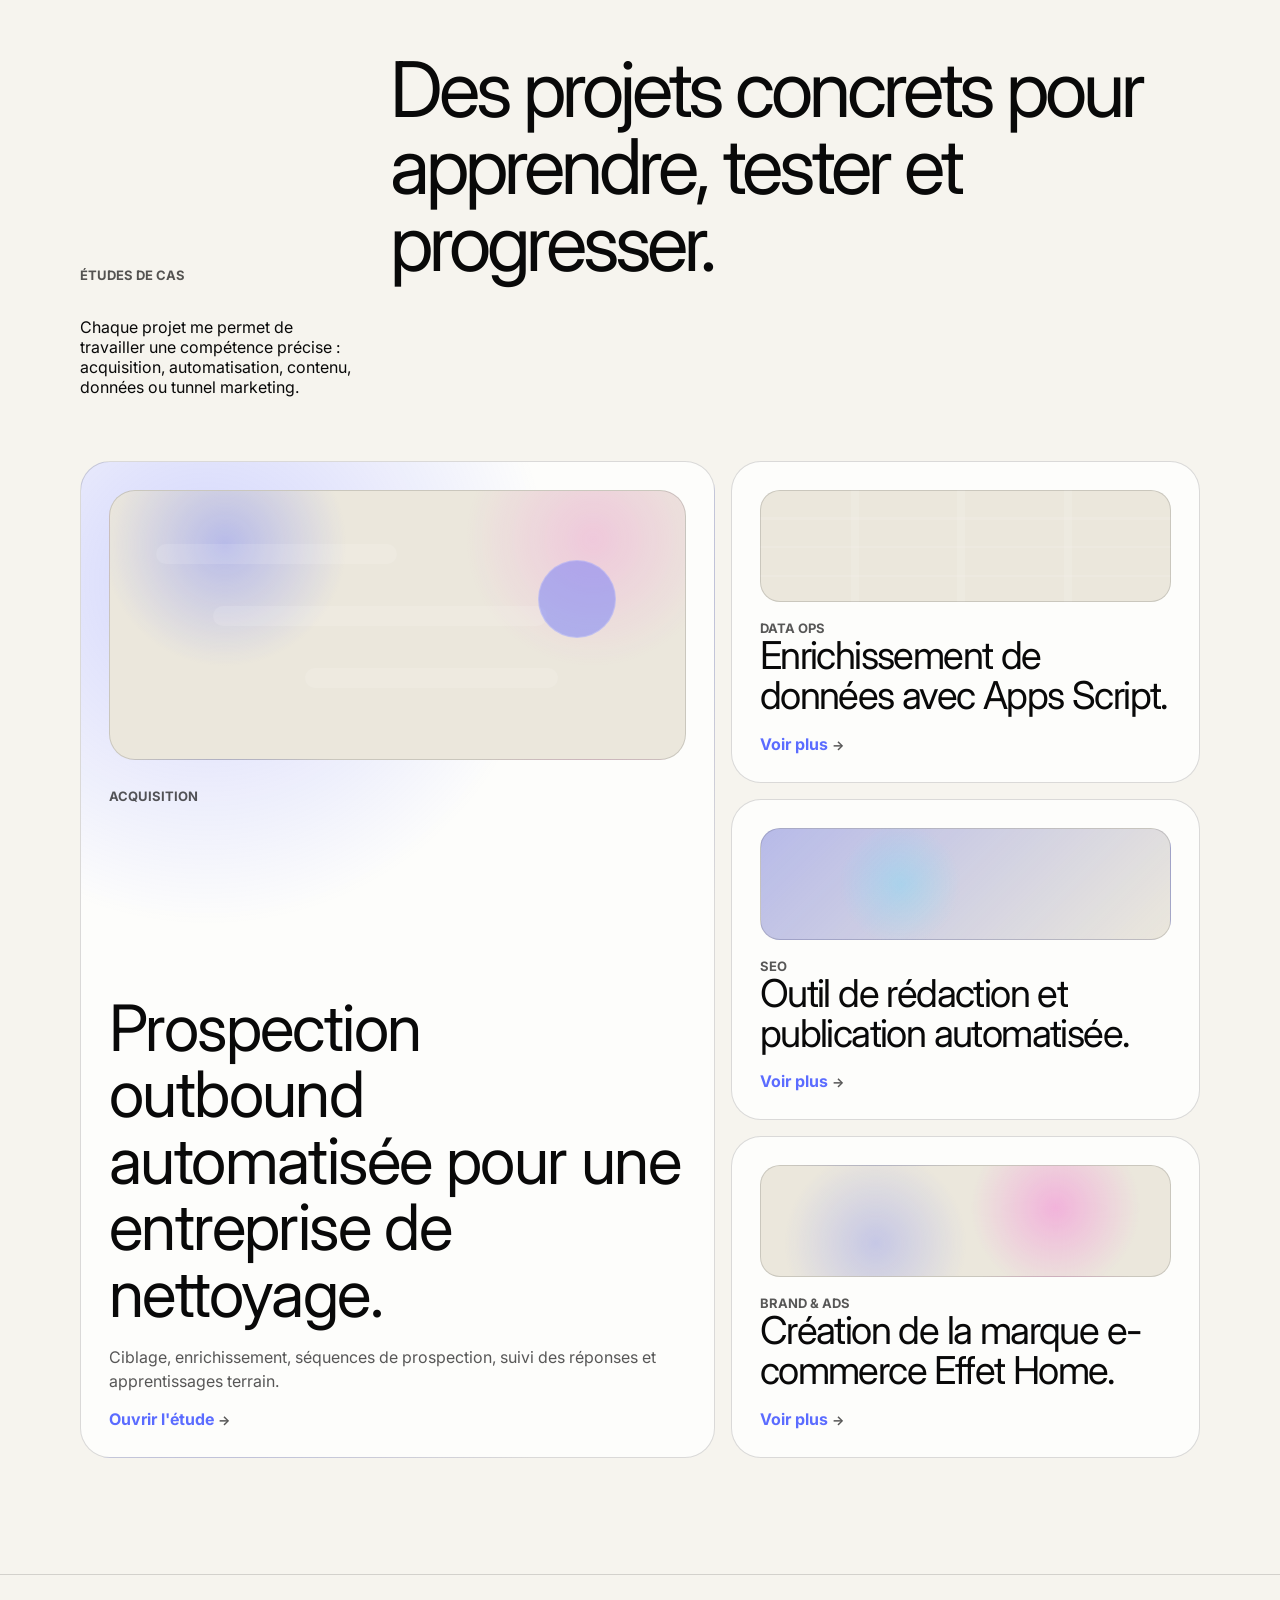
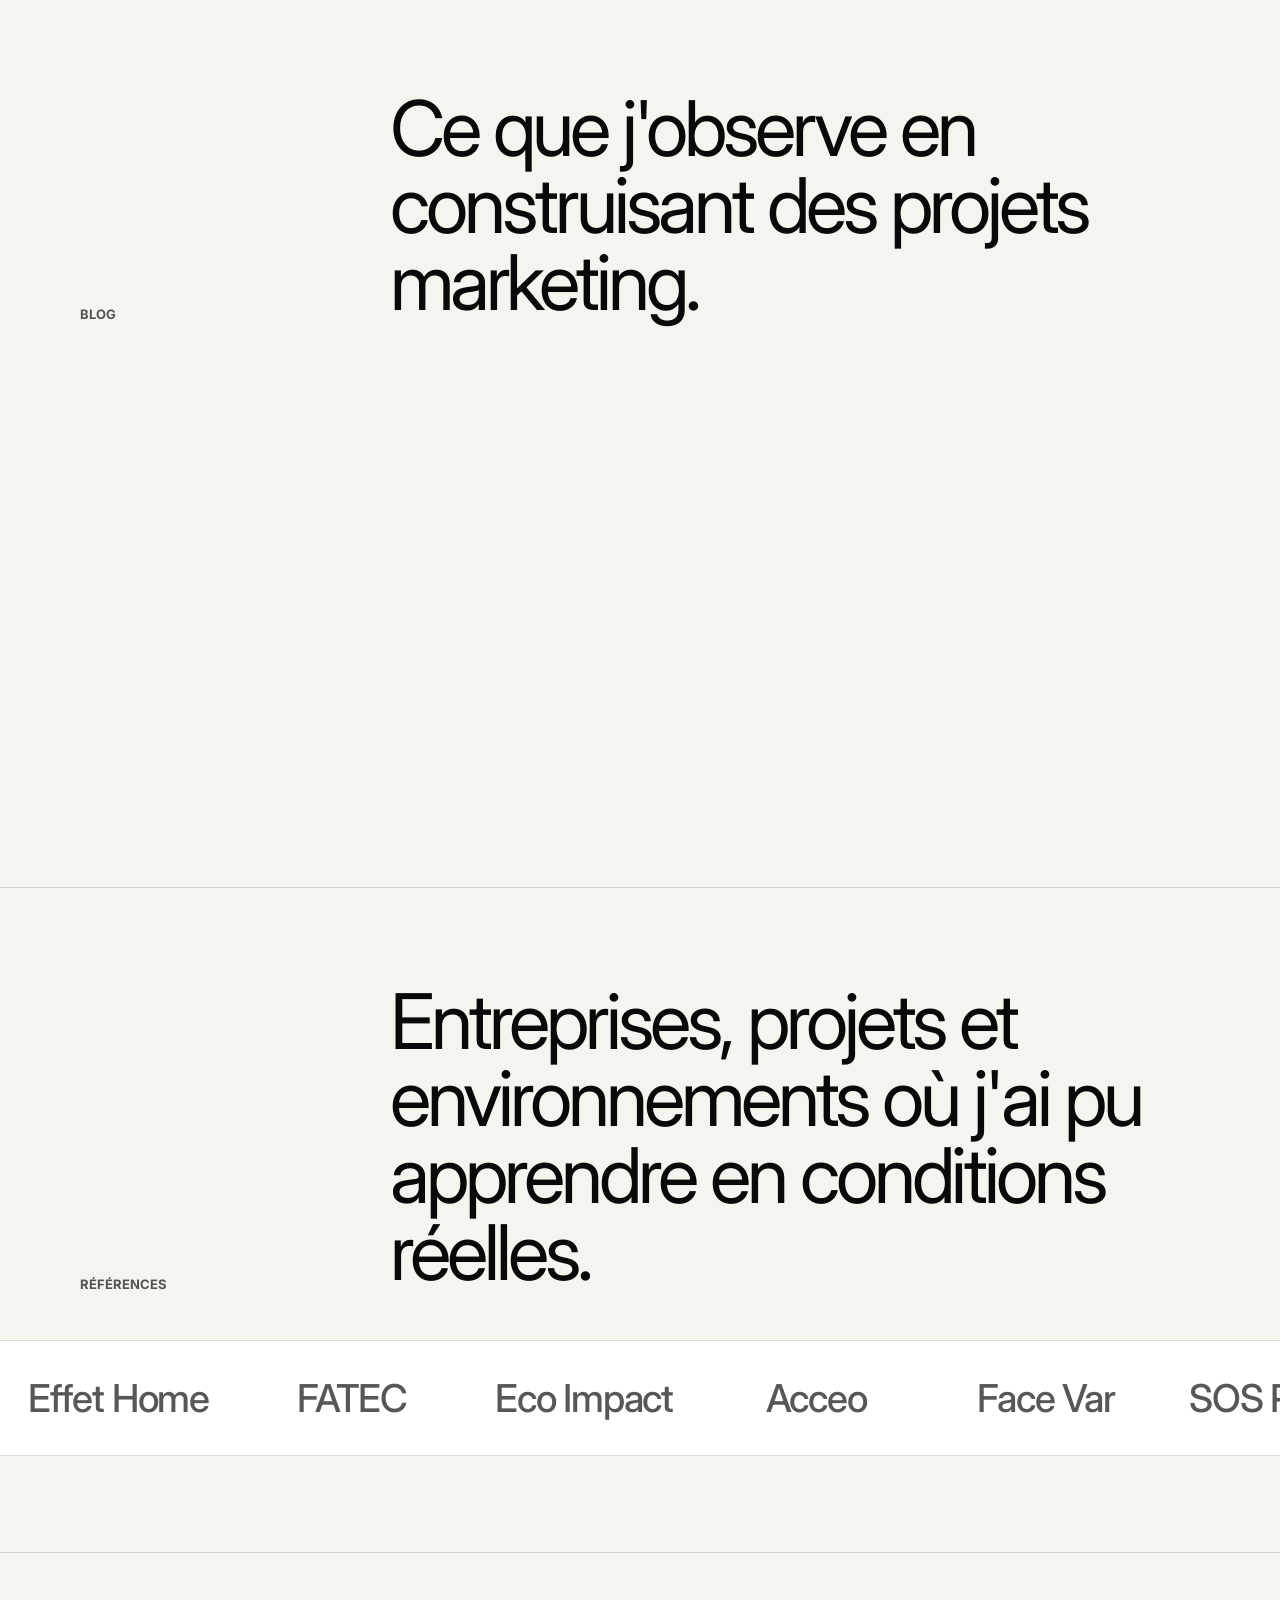
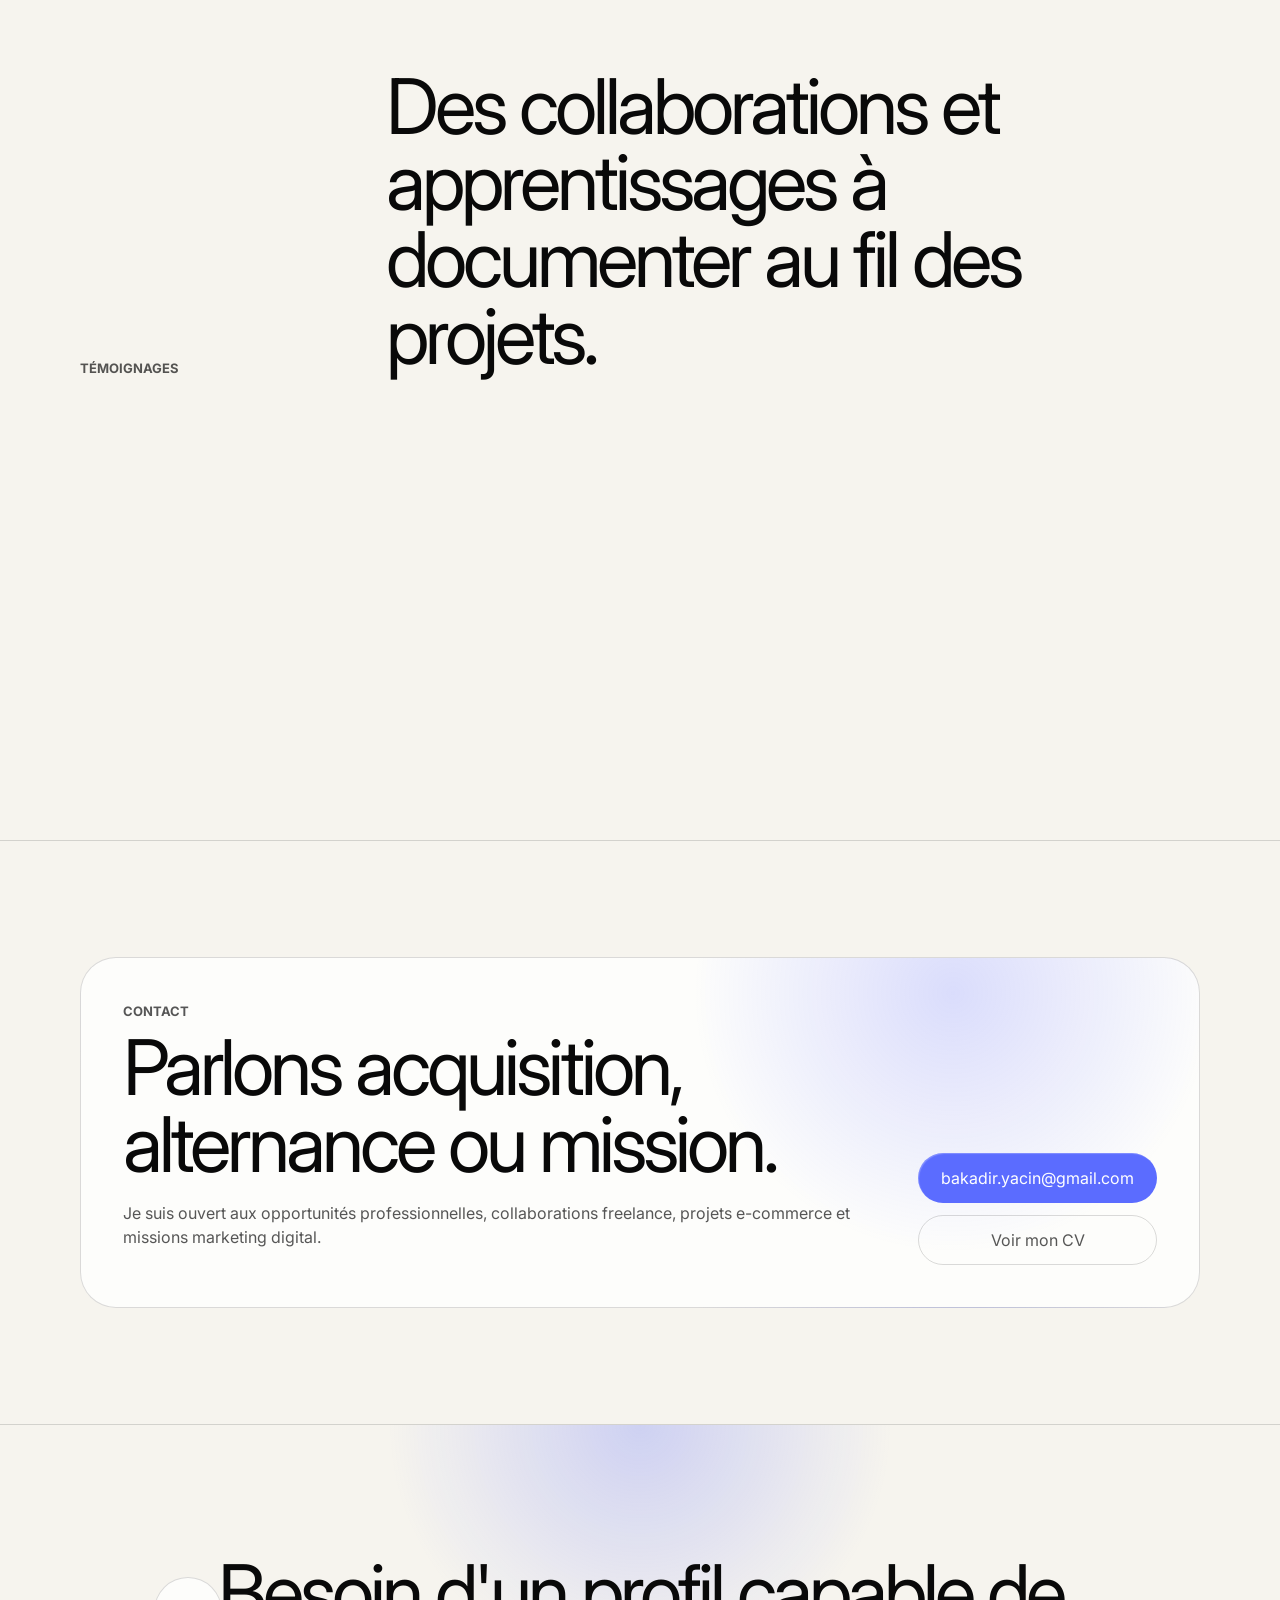
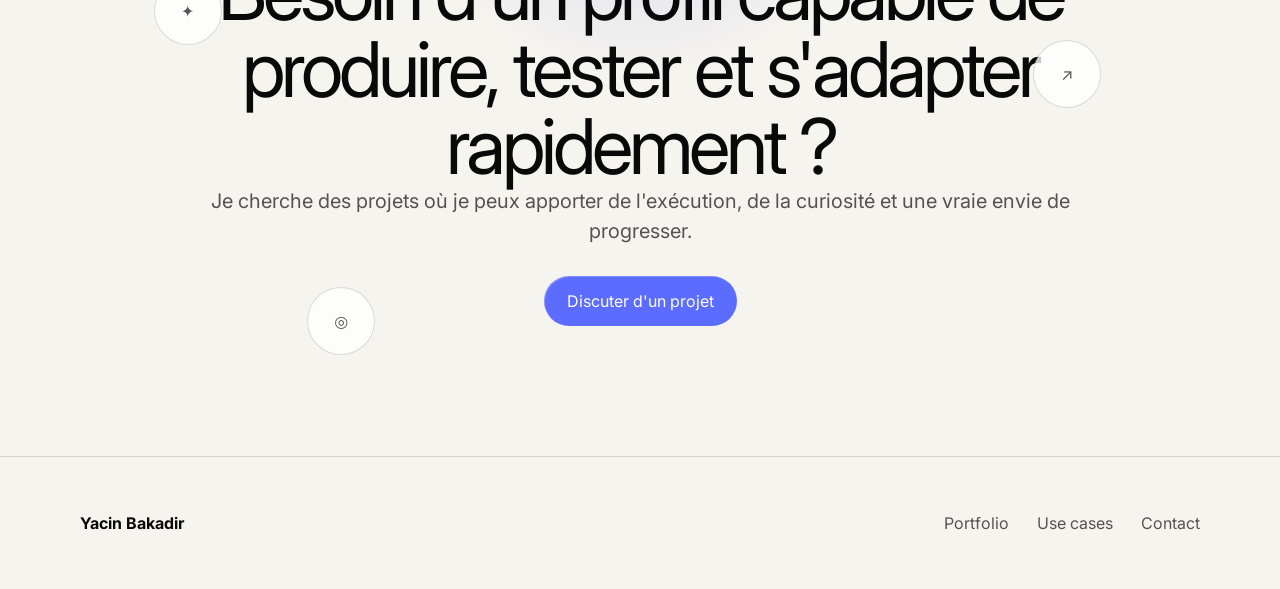
==== commit 044fafca: "Update homepage copywriting position" ====
--- a/index.html
+++ b/index.html
@@ -42,9 +42,9 @@
       <div class="hero-intro">
         <div class="signup-chip">Finissant en marketing digital <strong>ouvert aux opportunités</strong></div>
         <h1 id="home-title">Marketing digital, acquisition B2B & automatisation.</h1>
-        <p class="hero-copy">J'aide à transformer une idée marketing en système clair: cible, message, data, contenu et conversion.</p>
+        <p class="hero-copy">J'aime transformer des idées marketing en systèmes concrets : prospection, contenu, workflows et automatisations.</p>
         <div class="hero-actions">
-          <a class="pill primary" href="use-cases.html">Voir mes use cases</a>
+          <a class="pill primary" href="use-cases.html">Voir mes projets</a>
           <a class="pill play" href="contact.html"><span aria-hidden="true">→</span> Me contacter</a>
         </div>
       </div>
@@ -60,7 +60,7 @@
         <div class="portrait-caption">
           <span>Disponibilité</span>
           <strong>Marketing digital</strong>
-          <p>Acquisition B2B, automatisation, contenu et croissance opérationnelle.</p>
+          <p>Projets marketing, tests terrain, automatisation et apprentissage rapide.</p>
         </div>
       </aside>
     </section>
@@ -68,28 +68,28 @@
     <section class="home-section features-section motion-block" aria-labelledby="features-title">
       <div class="home-section-heading">
         <span>Services</span>
-        <h2 id="features-title">Trois façons de rendre une équipe marketing plus efficace.</h2>
+        <h2 id="features-title">Trois leviers que j'aime explorer pour rendre le marketing plus efficace.</h2>
       </div>
       <div class="feature-list">
         <a class="feature-card" href="case-outbound-nettoyage.html">
           <div class="card-icon" aria-hidden="true">◎</div>
           <span>01</span>
           <h3>Acquisition B2B</h3>
-          <p>Identifier les bons comptes, créer des angles de prospection et suivre les opportunités avec méthode.</p>
+          <p>Créer des conversations qualifiées grâce à des systèmes de prospection simples, testables et mesurables.</p>
           <strong>Voir le cas <span aria-hidden="true">→</span></strong>
         </a>
         <a class="feature-card" href="case-data-enrichment.html">
           <div class="card-icon" aria-hidden="true">▦</div>
           <span>02</span>
           <h3>Automatisation & data</h3>
-          <p>Nettoyer, enrichir et exploiter des bases de données avec Google Sheets, Apps Script et workflows simples.</p>
+          <p>Automatiser les tâches répétitives pour gagner du temps et mieux structurer les opérations marketing.</p>
           <strong>Voir le cas <span aria-hidden="true">→</span></strong>
         </a>
         <a class="feature-card" href="case-seo-automation.html">
           <div class="card-icon" aria-hidden="true">✦</div>
           <span>03</span>
           <h3>Contenu & SEO</h3>
-          <p>Structurer des contenus utiles, répétables et publiables pour soutenir une stratégie d'acquisition durable.</p>
+          <p>Produire du contenu utile, clair et pensé pour construire une visibilité durable.</p>
           <strong>Voir le cas <span aria-hidden="true">→</span></strong>
         </a>
       </div>
@@ -98,23 +98,23 @@
     <section class="home-section advantages-section motion-block" aria-labelledby="advantages-title">
       <div class="home-section-heading compact-heading">
         <span>Avantages</span>
-        <h2 id="advantages-title">Pourquoi travailler avec moi.</h2>
+        <h2 id="advantages-title">Pourquoi je construis tous ces projets.</h2>
       </div>
       <div class="advantage-grid">
         <article>
-          <span>Expertise utile</span>
-          <h3>Je relie marketing et exécution.</h3>
-          <p>Je ne m'arrête pas à l'idée. Je cherche la cible, je structure les données, j'écris le message et je prépare le suivi.</p>
-        </article>
-        <article>
-          <span>Créativité business</span>
-          <h3>Je crée avec un objectif.</h3>
-          <p>Branding, contenu ou ads: le design doit servir une lecture claire, une action simple et une progression mesurable.</p>
-        </article>
-        <article>
-          <span>Adaptabilité</span>
-          <h3>J'apprends vite sur le terrain.</h3>
-          <p>PME, services, e-commerce, associations ou B2B local: je sais m'approprier un contexte et documenter ce que je fais.</p>
+          <span>Authenticité</span>
+          <h3>Je ne cherche pas à vendre une image d'expert.</h3>
+          <p>Ce qui m'intéresse, c'est comprendre les problèmes, construire des systèmes utiles et améliorer les résultats progressivement.</p>
+        </article>
+        <article>
+          <span>Exécution</span>
+          <h3>J'aime produire, tester et apprendre vite.</h3>
+          <p>Chaque projet est une occasion de passer de l'idée au concret, puis d'observer ce qui fonctionne vraiment.</p>
+        </article>
+        <article>
+          <span>Progression</span>
+          <h3>Je construis pour apprendre en conditions réelles.</h3>
+          <p>Je suis junior en marketing digital, mais pas débutant : je documente, j'itère et je cherche à progresser à chaque mission.</p>
         </article>
       </div>
     </section>
@@ -122,7 +122,8 @@
     <section class="home-section case-preview-section motion-block" aria-labelledby="cases-title">
       <div class="home-section-heading">
         <span>Études de cas</span>
-        <h2 id="cases-title">Des projets détaillés, prêts à accueillir tes images et résultats.</h2>
+        <h2 id="cases-title">Des projets concrets pour apprendre, tester et progresser.</h2>
+        <p>Chaque projet me permet de travailler une compétence précise : acquisition, automatisation, contenu, données ou tunnel marketing.</p>
       </div>
       <div class="case-preview-grid">
         <a class="case-preview-card large" href="case-outbound-nettoyage.html">
@@ -158,7 +159,7 @@
     <section class="home-section blog-preview-section motion-block" aria-labelledby="blog-title">
       <div class="home-section-heading">
         <span>Blog</span>
-        <h2 id="blog-title">Des notes courtes pour montrer ma façon de penser.</h2>
+        <h2 id="blog-title">Ce que j'observe en construisant des projets marketing.</h2>
       </div>
       <div class="blog-preview-list">
         <a href="blog.html">
@@ -185,7 +186,7 @@
     <section class="client-logo-section" aria-label="Clients et partenaires">
       <div class="home-section-heading logo-heading">
         <span>Références</span>
-        <h2>Entreprises, projets et environnements croisés.</h2>
+        <h2>Entreprises, projets et environnements où j'ai pu apprendre en conditions réelles.</h2>
       </div>
       <div class="logo-marquee">
         <div class="marquee-rail">
@@ -208,7 +209,7 @@
     <section class="home-section testimonials-section motion-block" aria-labelledby="testimonials-title">
       <div class="home-section-heading compact-heading">
         <span>Témoignages</span>
-        <h2 id="testimonials-title">Des retours à compléter au fil des collaborations.</h2>
+        <h2 id="testimonials-title">Des collaborations et apprentissages à documenter au fil des projets.</h2>
       </div>
       <div class="testimonial-grid">
         <article>
@@ -246,9 +247,9 @@
         <span>↗</span>
         <span>◎</span>
       </div>
-      <h2>Besoin d'un profil qui sait produire, tester et apprendre vite ?</h2>
-      <p>Envoyez-moi un message. Je vous réponds avec une proposition claire: ce que je peux apporter, comment je peux aider et par où commencer.</p>
-      <a class="pill primary" href="contact.html">Collaborer avec Yacin</a>
+      <h2>Besoin d'un profil capable de produire, tester et s'adapter rapidement ?</h2>
+      <p>Je cherche des projets où je peux apporter de l'exécution, de la curiosité et une vraie envie de progresser.</p>
+      <a class="pill primary" href="contact.html">Discuter d'un projet</a>
     </section>
   </main>
 
--- a/styles.css
+++ b/styles.css
@@ -11,1075 +11,212 @@
   --paper: #f4f1ea;
 }
 
-* {
-  box-sizing: border-box;
-}
-
-html {
-  scroll-behavior: smooth;
-}
-
-body {
-  margin: 0;
-  background: var(--black);
-  color: var(--white);
-  font-family: Inter, system-ui, sans-serif;
-  letter-spacing: 0;
-  overflow-x: hidden;
-}
-
-img {
-  display: block;
-  max-width: 100%;
-}
-
-a {
-  color: inherit;
-  text-decoration: none;
-}
-
-::selection {
-  background: var(--blue);
-  color: var(--white);
-}
-
-.topbar {
-  position: fixed;
-  inset: 0 0 auto;
-  z-index: 50;
-  height: 70px;
-  display: grid;
-  grid-template-columns: 1fr auto 1fr;
-  align-items: center;
-  padding: 0 80px;
-  border-bottom: 1px solid rgba(255, 255, 255, 0.1);
-  background: rgba(0, 0, 0, 0.72);
-  backdrop-filter: blur(18px);
-}
-
-.logo {
-  width: 42px;
-  height: 42px;
-  display: grid;
-  place-items: center;
-  border: 1px solid rgba(255, 255, 255, 0.22);
-  border-radius: 50%;
-  font-weight: 800;
-  font-size: 11px;
-  line-height: 0.9;
-  text-align: center;
-}
-
-nav {
-  display: flex;
-  gap: 42px;
-  font-size: 15px;
-}
-
-nav a {
-  color: rgba(255, 255, 255, 0.78);
-}
-
-nav a:hover {
-  color: var(--white);
-}
-
-.topbar > .pill {
-  justify-self: end;
-}
-
-.pill {
-  min-height: 50px;
-  display: inline-flex;
-  align-items: center;
-  justify-content: center;
-  gap: 10px;
-  padding: 0 23px;
-  border-radius: 999px;
-  font-size: 16px;
-  line-height: 1;
-  box-shadow: inset 1px 1px 1px rgba(255, 255, 255, 0.25);
-  transition: transform 220ms ease, border-color 220ms ease, background 220ms ease, box-shadow 220ms ease;
-}
-
-.pill:hover {
-  transform: translateY(-2px);
-  box-shadow: inset 1px 1px 1px rgba(255, 255, 255, 0.25), 0 18px 42px rgba(91, 108, 255, 0.22);
-}
-
-.primary {
-  background: var(--blue);
-  color: var(--white);
-}
-
-.ghost,
-.play {
-  border: 1px solid rgba(255, 255, 255, 0.22);
-}
-
-.play span {
-  width: 24px;
-  height: 24px;
-  display: grid;
-  place-items: center;
-  border-radius: 50%;
-  background: rgba(255, 255, 255, 0.12);
-  font-size: 10px;
-}
-
-.hero,
-.page-hero,
-.case-hero {
-  position: relative;
-  overflow: hidden;
-}
-
-.hero {
-  min-height: 1174px;
-  padding: 108px 80px 0;
-  text-align: center;
-}
-
-.page-hero {
-  min-height: 720px;
-  display: grid;
-  align-content: center;
-  justify-items: center;
-  padding: 130px 80px 90px;
-  text-align: center;
-  border-bottom: 1px solid var(--line);
-}
-
-.page-hero h1 {
-  max-width: 1120px;
-}
-
-.hero-glow {
-  position: absolute;
-  left: 50%;
-  top: 284px;
-  width: 2000px;
-  max-width: none;
-  transform: translateX(-50%);
-  opacity: 0.95;
-  pointer-events: none;
-}
-
-.signup-chip {
-  position: relative;
-  z-index: 1;
-  display: inline-flex;
-  align-items: center;
-  min-height: 43px;
-  margin-bottom: 40px;
-  padding: 0 21px;
-  border-radius: 64px;
-  color: rgba(255, 255, 255, 0.6);
-  background: rgba(255, 255, 255, 0.08);
-  box-shadow: inset 1px 1px 1px rgba(255, 255, 255, 0.25);
-  font-size: 13px;
-}
-
-.signup-chip strong {
-  color: var(--white);
-  font-weight: 500;
-}
-
-h1,
-h2,
-h3,
-p {
-  margin-top: 0;
-}
-
-h1 {
-  position: relative;
-  z-index: 1;
-  width: min(100%, 1040px);
-  margin: 0 auto 22px;
-  font-size: clamp(56px, 8vw, 112px);
-  font-weight: 400;
-  letter-spacing: -5px;
-  line-height: 0.96;
-}
-
-.hero-copy {
-  position: relative;
-  z-index: 1;
-  width: min(100%, 650px);
-  margin: 0 auto;
-  color: rgba(255, 255, 255, 0.7);
-  font-size: 24px;
-  line-height: 1.3;
-  letter-spacing: -0.35px;
-}
-
-.hero-actions {
-  position: relative;
-  z-index: 1;
-  display: flex;
-  justify-content: center;
-  gap: 8px;
-  margin-top: 30px;
-}
-
-.section {
-  padding: 144px 80px;
-}
-
-.motion-block,
-.proof article,
-.work-card,
-.posts article,
-.project-row,
-.project-feature,
-.case-tile,
-.case-study article,
-.case-meta,
-.image-slot,
-.resume-card,
-.feature-card,
-.advantage-grid article,
-.case-preview-card,
-.blog-preview-list a,
-.testimonial-grid article {
-  opacity: 0;
-  transform: translateY(34px);
-  transition: opacity 720ms ease, transform 720ms ease, border-color 220ms ease, background 220ms ease;
-}
-
-.is-visible {
-  opacity: 1;
-  transform: translateY(0);
-}
-
-.project-stack,
-.cases-deep,
-.article-list,
-.contact-grid,
-.resume {
-  display: grid;
-  gap: 24px;
-}
-
-.project-row:hover,
-.case-tile:hover,
-.skill-card:hover,
-.feature-card:hover,
-.case-preview-card:hover,
-.blog-preview-list a:hover {
-  transform: translateY(-6px);
-  border-color: rgba(91, 108, 255, 0.65);
-}
-
-.logo-marquee {
-  overflow: hidden;
-  border-block: 1px solid var(--line);
-  background: #030303;
-}
-
-.marquee-rail {
-  display: flex;
-  width: max-content;
-  animation: marquee 26s linear infinite;
-}
-
-.marquee-rail span {
-  min-width: 230px;
-  padding: 34px 28px;
-  color: rgba(255, 255, 255, 0.72);
-  font-size: clamp(24px, 3vw, 44px);
-  font-weight: 500;
-  letter-spacing: -1.2px;
-  text-align: center;
-}
-
-.case-directory {
-  display: grid;
-  gap: 18px;
-}
-
-.case-tile {
-  display: grid;
-  grid-template-columns: 0.95fr 0.65fr;
-  gap: 40px;
-  align-items: end;
-  min-height: 360px;
-  padding: 42px;
-  border: 1px solid var(--line);
-  border-radius: 34px;
-  background: radial-gradient(circle at 100% 0%, rgba(86, 228, 255, 0.14), transparent 30%), #080808;
-}
-
-.case-tile span,
-.case-meta span,
-.case-study span {
-  color: rgba(255, 255, 255, 0.54);
-  font-size: 13px;
-  font-weight: 600;
-}
-
-.case-tile h2 {
-  margin: 0;
-  font-size: clamp(36px, 5vw, 78px);
-  font-weight: 400;
-  letter-spacing: -3px;
-  line-height: 1;
-}
-
-.case-tile p {
-  margin: 0;
-  color: var(--muted);
-  font-size: 18px;
-  line-height: 1.5;
-}
-
-.case-hero {
-  min-height: 780px;
-  display: grid;
-  align-content: center;
-  justify-items: center;
-  padding: 130px 80px 90px;
-  text-align: center;
-  background: radial-gradient(circle at 50% 42%, rgba(91, 108, 255, 0.34), transparent 28%), radial-gradient(circle at 75% 70%, rgba(255, 79, 216, 0.16), transparent 26%), #000;
-  border-bottom: 1px solid var(--line);
-}
-
-.case-hero h1 {
-  width: min(100%, 1180px);
-}
-
-.case-study {
-  display: grid;
-  grid-template-columns: 0.75fr 1.25fr;
-  gap: 24px;
-}
-
-.case-meta,
-.image-slot,
-.case-study article {
-  padding: 36px;
-  border: 1px solid var(--line);
-  border-radius: 34px;
-  background: #080808;
-}
-
-.case-meta {
-  min-height: 340px;
-}
-
-.case-meta p {
-  margin-top: 80px;
-  color: var(--muted);
-  font-size: 21px;
-  line-height: 1.5;
-}
-
-.image-slot {
-  min-height: 340px;
-  display: grid;
-  place-items: center;
-  color: rgba(255, 255, 255, 0.48);
-  text-align: center;
-  border-style: dashed;
-  background: linear-gradient(135deg, rgba(91, 108, 255, 0.16), transparent), #050505;
-}
-
-.case-study article {
-  grid-column: span 2;
-}
-
-.case-study ul {
-  display: grid;
-  grid-template-columns: repeat(2, 1fr);
-  gap: 12px;
-  padding: 0;
-  margin: 28px 0 0;
-  list-style: none;
-}
-
-.case-study li {
-  padding: 18px;
-  border: 1px solid var(--line);
-  border-radius: 18px;
-  color: rgba(255, 255, 255, 0.75);
-  background: rgba(255, 255, 255, 0.04);
-}
-
-/* Home v2 */
-.home-page {
-  --home-bg: #000;
-  --home-surface: #080808;
-  --home-surface-2: #101010;
-  --home-text: #fff;
-  --home-muted: rgba(255, 255, 255, 0.68);
-  --home-subtle: rgba(255, 255, 255, 0.1);
-  --home-card: rgba(255, 255, 255, 0.045);
-  --home-line: rgba(255, 255, 255, 0.14);
-  background: var(--home-bg);
-  color: var(--home-text);
-}
-
-@media (prefers-color-scheme: light) {
-  .home-page:not([data-theme="dark"]) {
-    --home-bg: #f6f4ee;
-    --home-surface: #ffffff;
-    --home-surface-2: #ebe7dc;
-    --home-text: #090909;
-    --home-muted: rgba(0, 0, 0, 0.66);
-    --home-subtle: rgba(0, 0, 0, 0.1);
-    --home-card: rgba(255, 255, 255, 0.78);
-    --home-line: rgba(0, 0, 0, 0.14);
-  }
-}
-
-.home-page[data-theme="light"] {
-  --home-bg: #f6f4ee;
-  --home-surface: #ffffff;
-  --home-surface-2: #ebe7dc;
-  --home-text: #090909;
-  --home-muted: rgba(0, 0, 0, 0.66);
-  --home-subtle: rgba(0, 0, 0, 0.1);
-  --home-card: rgba(255, 255, 255, 0.78);
-  --home-line: rgba(0, 0, 0, 0.14);
-}
-
-.home-page[data-theme="dark"] {
-  --home-bg: #000;
-  --home-surface: #080808;
-  --home-surface-2: #101010;
-  --home-text: #fff;
-  --home-muted: rgba(255, 255, 255, 0.68);
-  --home-subtle: rgba(255, 255, 255, 0.1);
-  --home-card: rgba(255, 255, 255, 0.045);
-  --home-line: rgba(255, 255, 255, 0.14);
-}
-
-.home-page .topbar {
-  border-color: var(--home-line);
-  background: color-mix(in srgb, var(--home-bg) 78%, transparent);
-}
-
-.home-page .logo,
-.home-page .ghost,
-.home-page .play {
-  border-color: var(--home-line);
-}
-
-.home-page nav a,
-.home-page .ghost,
-.home-page .play {
-  color: var(--home-muted);
-}
-
-.home-page nav a:hover,
-.home-page .ghost:hover,
-.home-page .play:hover {
-  color: var(--home-text);
-}
-
-.home-page .signup-chip {
-  color: var(--home-muted);
-  background: var(--home-card);
-  box-shadow: inset 1px 1px 1px var(--home-subtle);
-}
-
-.home-page .signup-chip strong {
-  color: var(--home-text);
-}
-
-.nav-actions {
-  display: flex;
-  align-items: center;
-  justify-content: flex-end;
-  gap: 12px;
-}
-
-.theme-toggle {
-  width: 54px;
-  height: 34px;
-  display: inline-grid;
-  place-items: center;
-  padding: 0;
-  border: 1px solid var(--home-line);
-  border-radius: 999px;
-  background: var(--home-card);
-  cursor: pointer;
-}
-
-.theme-toggle-track {
-  position: relative;
-  width: 36px;
-  height: 20px;
-  display: block;
-}
-
-.theme-toggle-dot {
-  position: absolute;
-  left: 0;
-  top: 2px;
-  width: 16px;
-  height: 16px;
-  border-radius: 50%;
-  background: var(--home-text);
-  transition: transform 220ms ease, background 220ms ease;
-}
-
-.home-page[data-theme="light"] .theme-toggle-dot {
-  transform: translateX(20px);
-}
-
-@media (prefers-color-scheme: light) {
-  .home-page:not([data-theme="dark"]) .theme-toggle-dot {
-    transform: translateX(20px);
-  }
-}
-
-.home-hero {
-  position: relative;
-  min-height: min(980px, 100svh);
-  display: grid;
-  grid-template-columns: minmax(0, 1.05fr) minmax(360px, 0.68fr);
-  gap: clamp(32px, 5vw, 84px);
-  align-items: center;
-  padding: 116px 80px 72px;
-  overflow: hidden;
-}
-
-.home-hero-bg {
-  position: absolute;
-  inset: -30%;
-  background: radial-gradient(circle at 22% 20%, rgba(91, 108, 255, 0.34), transparent 26%), radial-gradient(circle at 78% 38%, rgba(255, 79, 216, 0.18), transparent 24%), radial-gradient(circle at 50% 110%, rgba(86, 228, 255, 0.12), transparent 30%);
-  pointer-events: none;
-}
-
-.hero-intro {
-  position: relative;
-  z-index: 1;
-}
-
-.home-hero h1 {
-  width: min(100%, 1040px);
-  margin: 0 0 24px;
-  color: var(--home-text);
-  font-size: clamp(54px, 8vw, 116px);
-  font-weight: 400;
-  letter-spacing: -5px;
-  line-height: 0.96;
-}
-
-.home-page .hero-copy {
-  width: min(100%, 720px);
-  margin: 0;
-  color: var(--home-muted);
-}
-
-.home-hero .hero-actions {
-  justify-content: flex-start;
-}
-
-.portrait-card {
-  position: relative;
-  z-index: 1;
-  padding: 14px;
-  border: 1px solid var(--home-line);
-  border-radius: 34px;
-  background: var(--home-card);
-  box-shadow: 0 40px 90px rgba(0, 0, 0, 0.28);
-}
-
-.portrait-media {
-  height: 520px;
-  overflow: hidden;
-  border-radius: 24px;
-  background: var(--home-surface-2);
-}
-
-.portrait-media img {
-  width: 100%;
-  height: 100%;
-  object-fit: cover;
-  object-position: 58% top;
-  filter: saturate(0.95) contrast(1.04);
-}
-
-.portrait-caption {
-  padding: 22px 8px 6px;
-}
-
-.portrait-caption span,
-.home-section-heading span,
-.feature-card > span,
-.advantage-grid span,
-.case-preview-card span,
-.blog-preview-list span,
-.contact-panel span {
-  color: var(--home-muted);
-  font-size: 13px;
-  font-weight: 700;
-  text-transform: uppercase;
-}
-
-.portrait-caption strong {
-  display: block;
-  margin: 8px 0;
-  font-size: 30px;
-  font-weight: 500;
-  letter-spacing: -1px;
-}
-
-.portrait-caption p {
-  margin: 0;
-  color: var(--home-muted);
-  line-height: 1.45;
-}
-
-.home-section {
-  padding: 116px 80px;
-  border-top: 1px solid var(--home-line);
-}
-
-.home-section-heading {
-  display: grid;
-  grid-template-columns: 0.34fr 1fr;
-  gap: 34px;
-  align-items: end;
-  margin-bottom: 48px;
-}
-
-.home-section-heading h2,
-.home-cta h2 {
-  margin: 0;
-  color: var(--home-text);
-  font-size: clamp(40px, 6vw, 92px);
-  font-weight: 400;
-  letter-spacing: -4px;
-  line-height: 1;
-}
-
-.compact-heading {
-  grid-template-columns: 0.25fr 0.75fr;
-}
-
-.feature-list,
-.advantage-grid,
-.testimonial-grid {
-  display: grid;
-  grid-template-columns: repeat(3, 1fr);
-  gap: 16px;
-}
-
-.feature-card,
-.advantage-grid article,
-.testimonial-grid article,
-.case-preview-card,
-.blog-preview-list a {
-  border: 1px solid var(--home-line);
-  border-radius: 30px;
-  background: var(--home-card);
-}
-
-.feature-card {
-  min-height: 430px;
-  display: flex;
-  flex-direction: column;
-  padding: 28px;
-}
-
-.feature-card h3,
-.advantage-grid h3,
-.case-preview-card h3,
-.blog-preview-list h3 {
-  margin: auto 0 18px;
-  color: var(--home-text);
-  font-size: clamp(28px, 3vw, 44px);
-  font-weight: 400;
-  letter-spacing: -1.6px;
-  line-height: 1.04;
-}
-
-.feature-card p,
-.advantage-grid p,
-.case-preview-card p,
-.home-cta p,
-.contact-panel p,
-.testimonial-grid p {
-  color: var(--home-muted);
-  line-height: 1.5;
-}
-
-.feature-card strong,
-.case-preview-card strong,
-.blog-preview-list strong {
-  color: var(--blue);
-  font-weight: 700;
-}
-
-.advantage-grid article,
-.testimonial-grid article {
-  min-height: 300px;
-  padding: 28px;
-}
-
-.advantage-grid h3 {
-  margin-top: 96px;
-}
-
-.case-preview-grid {
-  display: grid;
-  grid-template-columns: 1.15fr 0.85fr;
-  gap: 16px;
-}
-
-.case-preview-card {
-  min-height: 280px;
-  display: flex;
-  flex-direction: column;
-  justify-content: space-between;
-  padding: 28px;
-}
-
-.case-preview-card.large {
-  grid-row: span 3;
-  min-height: 650px;
-  background: radial-gradient(circle at 20% 12%, rgba(91, 108, 255, 0.28), transparent 34%), var(--home-card);
-}
-
-.case-preview-card.large h3 {
-  margin-top: auto;
-  font-size: clamp(38px, 5vw, 72px);
-}
-
-.blog-preview-list {
-  display: grid;
-  gap: 12px;
-}
-
-.blog-preview-list a {
-  display: grid;
-  grid-template-columns: 190px 1fr auto;
-  gap: 24px;
-  align-items: center;
-  min-height: 124px;
-  padding: 22px 28px;
-}
-
-.blog-preview-list h3 {
-  margin: 0;
-  font-size: clamp(24px, 3vw, 42px);
-}
-
-.client-logo-section {
-  padding: 96px 0;
-  border-top: 1px solid var(--home-line);
-}
-
-.logo-heading {
-  padding-inline: 80px;
-}
-
-.home-page .logo-marquee {
-  border-color: var(--home-line);
-  background: var(--home-surface);
-}
-
-.home-page .marquee-rail span {
-  color: var(--home-muted);
-}
-
-.testimonial-grid article p {
-  min-height: 150px;
-  color: var(--home-text);
-  font-size: 22px;
-  letter-spacing: -0.4px;
-}
-
-.testimonial-grid article span {
-  color: var(--home-muted);
-}
-
-.contact-panel {
-  display: grid;
-  grid-template-columns: 1fr auto;
-  gap: 36px;
-  align-items: end;
-  padding: 42px;
-  border: 1px solid var(--home-line);
-  border-radius: 36px;
-  background: radial-gradient(circle at 78% 10%, rgba(91, 108, 255, 0.22), transparent 28%), var(--home-card);
-}
-
-.contact-panel h2 {
-  max-width: 780px;
-  margin: 10px 0 18px;
-  color: var(--home-text);
-  font-size: clamp(42px, 6vw, 88px);
-  font-weight: 400;
-  letter-spacing: -4px;
-  line-height: 1;
-}
-
-.contact-actions {
-  display: grid;
-  gap: 12px;
-  justify-items: stretch;
-}
-
-.home-cta {
-  padding: 130px 80px;
-  text-align: center;
-  border-top: 1px solid var(--home-line);
-  background: radial-gradient(circle at 50% 0%, rgba(91, 108, 255, 0.26), transparent 28%), var(--home-bg);
-}
-
-.home-cta h2,
-.home-cta p {
-  width: min(920px, 100%);
-  margin-inline: auto;
-}
-
-.home-cta p {
-  margin-bottom: 30px;
-  font-size: 20px;
-}
-
-.home-page footer {
-  border-color: var(--home-line);
-}
-
-.home-page footer div {
-  color: var(--home-muted);
-}
-
-@keyframes marquee {
-  to { transform: translateX(-50%); }
-}
-
-@media (max-width: 980px) {
-  .topbar {
-    padding: 0 24px;
-    grid-template-columns: auto 1fr auto;
-  }
-
-  nav {
-    display: none;
-  }
-
-  .section,
-  .page-hero,
-  .final-cta {
-    padding: 92px 24px;
-  }
-
-  .intro,
-  .case-heading,
-  .work-grid,
-  .proof,
-  .posts,
-  .metrics,
-  .project-feature,
-  .project-row,
-  .skill-grid,
-  .case-links a,
-  .case-tile,
-  .case-study,
-  .contact-grid,
-  .resume,
-  .home-hero,
-  .home-section-heading,
-  .compact-heading,
-  .feature-list,
-  .advantage-grid,
-  .testimonial-grid,
-  .case-preview-grid,
-  .blog-preview-list a,
-  .contact-panel {
-    grid-template-columns: 1fr;
-  }
-
-  .home-hero {
-    min-height: auto;
-    padding: 108px 24px 72px;
-  }
-
-  .home-hero h1 {
-    font-size: clamp(52px, 12vw, 86px);
-    letter-spacing: -3px;
-  }
-
-  .home-page .hero-copy {
-    font-size: 20px;
-  }
-
-  .home-hero .hero-actions {
-    justify-content: flex-start;
-  }
-
-  .portrait-card {
-    max-width: 520px;
-  }
-
-  .portrait-media {
-    height: 420px;
-  }
-
-  .home-section {
-    padding: 86px 24px;
-  }
-
-  .home-section-heading {
-    gap: 14px;
-  }
-
-  .home-section-heading h2,
-  .home-cta h2,
-  .contact-panel h2 {
-    letter-spacing: -2.5px;
-  }
-
-  .feature-card,
-  .advantage-grid article,
-  .testimonial-grid article,
-  .case-preview-card {
-    min-height: 280px;
-  }
-
-  .advantage-grid h3 {
-    margin-top: 58px;
-  }
-
-  .case-preview-card.large {
-    grid-row: auto;
-    min-height: 430px;
-  }
-
-  .logo-heading {
-    padding-inline: 24px;
-  }
-
-  .contact-panel {
-    padding: 28px;
-  }
-
-  .home-cta {
-    padding: 92px 24px;
-  }
-
-  .case-study article {
-    grid-column: auto;
-  }
-
-  .case-study ul {
-    grid-template-columns: 1fr;
-  }
-}
-
-@media (max-width: 560px) {
-  .topbar {
-    height: 64px;
-  }
-
-  .pill {
-    min-height: 44px;
-    padding-inline: 17px;
-    font-size: 14px;
-  }
-
-  .home-page .topbar {
-    grid-template-columns: auto 1fr;
-    gap: 12px;
-  }
-
-  .home-page .topbar > .nav-actions {
-    justify-self: end;
-  }
-
-  .home-page .topbar .pill {
-    padding-inline: 14px;
-  }
-
-  .theme-toggle {
-    width: 48px;
-  }
-
-  .home-hero {
-    padding-top: 94px;
-  }
-
-  .home-hero h1 {
-    font-size: clamp(44px, 14vw, 64px);
-    letter-spacing: -2.2px;
-  }
-
-  .home-hero .hero-actions,
-  .contact-actions {
-    display: grid;
-    grid-template-columns: 1fr;
-  }
-
-  .home-hero .pill,
-  .contact-actions .pill,
-  .home-cta .pill {
-    width: 100%;
-  }
-
-  .portrait-media {
-    height: 330px;
-  }
-
-  .home-section {
-    padding-block: 72px;
-  }
-
-  .home-section-heading h2,
-  .home-cta h2,
-  .contact-panel h2 {
-    font-size: clamp(36px, 11vw, 56px);
-  }
-
-  .feature-card,
-  .case-preview-card,
-  .advantage-grid article,
-  .testimonial-grid article,
-  .case-tile,
-  .case-meta,
-  .image-slot,
-  .case-study article {
-    border-radius: 24px;
-    padding: 22px;
-  }
-
-  .feature-card h3,
-  .case-preview-card h3,
-  .advantage-grid h3,
-  .blog-preview-list h3 {
-    font-size: 28px;
-  }
-
-  .client-logo-section {
-    padding-block: 72px;
-  }
-
-  .marquee-rail span {
-    min-width: 190px;
-    padding-block: 24px;
-    font-size: 24px;
-  }
-
-  footer {
-    align-items: flex-start;
-    flex-direction: column;
-    padding: 42px 24px;
-  }
-}
-
-@media (prefers-reduced-motion: reduce) {
-  *,
-  *::before,
-  *::after {
-    animation-duration: 0.01ms !important;
-    animation-iteration-count: 1 !important;
-    scroll-behavior: auto !important;
-    transition-duration: 0.01ms !important;
-  }
-}
+* { box-sizing: border-box; }
+html { scroll-behavior: smooth; }
+body { margin: 0; background: var(--black); color: var(--white); font-family: Inter, system-ui, sans-serif; letter-spacing: 0; overflow-x: hidden; }
+img { display: block; max-width: 100%; }
+a { color: inherit; text-decoration: none; }
+::selection { background: var(--blue); color: var(--white); }
+
+.topbar { position: fixed; inset: 0 0 auto; z-index: 50; height: 70px; display: grid; grid-template-columns: 1fr auto 1fr; align-items: center; padding: 0 80px; border-bottom: 1px solid rgba(255,255,255,.1); background: rgba(0,0,0,.72); backdrop-filter: blur(18px); }
+.logo { width: 42px; height: 42px; display: grid; place-items: center; border: 1px solid rgba(255,255,255,.22); border-radius: 50%; font-weight: 800; font-size: 11px; line-height: .9; text-align: center; }
+nav { display: flex; gap: 42px; font-size: 15px; }
+nav a { color: rgba(255,255,255,.78); }
+nav a:hover { color: var(--white); }
+.pill { min-height: 50px; display: inline-flex; align-items: center; justify-content: center; gap: 10px; padding: 0 23px; border-radius: 999px; font-size: 16px; line-height: 1; box-shadow: inset 1px 1px 1px rgba(255,255,255,.25); transition: transform 220ms ease, border-color 220ms ease, background 220ms ease, box-shadow 220ms ease; }
+.pill:hover { transform: translateY(-2px); box-shadow: inset 1px 1px 1px rgba(255,255,255,.25), 0 18px 42px rgba(91,108,255,.22); }
+.primary { background: var(--blue); color: var(--white); }
+.ghost, .play { border: 1px solid rgba(255,255,255,.22); }
+.play span { width: 24px; height: 24px; display: grid; place-items: center; border-radius: 50%; background: rgba(255,255,255,.12); font-size: 10px; }
+.nav-actions { display: flex; align-items: center; justify-content: flex-end; gap: 12px; }
+
+.hero, .page-hero, .case-hero { position: relative; overflow: hidden; }
+.page-hero { min-height: 720px; display: grid; align-content: center; justify-items: center; padding: 130px 80px 90px; text-align: center; border-bottom: 1px solid var(--line); }
+.page-hero h1 { max-width: 1120px; }
+.hero-glow { position: absolute; left: 50%; top: 284px; width: 2000px; max-width: none; transform: translateX(-50%); opacity: .95; pointer-events: none; }
+.signup-chip { position: relative; z-index: 1; display: inline-flex; align-items: center; min-height: 43px; margin-bottom: 40px; padding: 0 21px; border-radius: 64px; color: rgba(255,255,255,.6); background: rgba(255,255,255,.08); box-shadow: inset 1px 1px 1px rgba(255,255,255,.25); font-size: 13px; }
+.signup-chip strong { color: var(--white); font-weight: 500; }
+h1,h2,h3,p { margin-top: 0; }
+h1 { position: relative; z-index: 1; width: min(100%, 1040px); margin: 0 auto 22px; font-size: clamp(56px,8vw,112px); font-weight: 400; letter-spacing: -5px; line-height: .96; }
+.hero-copy { position: relative; z-index: 1; width: min(100%, 650px); margin: 0 auto; color: rgba(255,255,255,.7); font-size: 24px; line-height: 1.3; letter-spacing: -.35px; }
+.hero-actions { position: relative; z-index: 1; display: flex; justify-content: center; gap: 8px; margin-top: 30px; }
+.section { padding: 144px 80px; }
+
+.motion-block, .proof article, .work-card, .posts article, .project-row, .project-feature, .case-tile, .case-study article, .case-meta, .image-slot, .resume-card, .feature-card, .advantage-grid article, .case-preview-card, .blog-preview-list a, .testimonial-grid article { opacity: 0; transform: translateY(34px); transition: opacity 720ms ease, transform 720ms ease, border-color 220ms ease, background 220ms ease; }
+.is-visible { opacity: 1; transform: translateY(0); }
+
+.logo-marquee { overflow: hidden; border-block: 1px solid var(--line); background: #030303; }
+.marquee-rail { display: flex; width: max-content; animation: marquee 26s linear infinite; }
+.marquee-rail span { min-width: 230px; padding: 34px 28px; color: rgba(255,255,255,.72); font-size: clamp(24px,3vw,44px); font-weight: 500; letter-spacing: -1.2px; text-align: center; }
+
+.case-directory { display: grid; gap: 18px; }
+.case-tile { display: grid; grid-template-columns: .95fr .65fr; gap: 40px; align-items: end; min-height: 360px; padding: 42px; border: 1px solid var(--line); border-radius: 34px; background: radial-gradient(circle at 100% 0%, rgba(86,228,255,.14), transparent 30%), #080808; }
+.case-tile span, .case-meta span, .case-study span { color: rgba(255,255,255,.54); font-size: 13px; font-weight: 600; }
+.case-tile h2 { margin: 0; font-size: clamp(36px,5vw,78px); font-weight: 400; letter-spacing: -3px; line-height: 1; }
+.case-tile p { margin: 0; color: var(--muted); font-size: 18px; line-height: 1.5; }
+.case-hero { min-height: 780px; display: grid; align-content: center; justify-items: center; padding: 130px 80px 90px; text-align: center; background: radial-gradient(circle at 50% 42%, rgba(91,108,255,.34), transparent 28%), radial-gradient(circle at 75% 70%, rgba(255,79,216,.16), transparent 26%), #000; border-bottom: 1px solid var(--line); }
+.case-hero h1 { width: min(100%, 1180px); }
+.case-study { display: grid; grid-template-columns: .75fr 1.25fr; gap: 24px; }
+.case-meta, .image-slot, .case-study article { padding: 36px; border: 1px solid var(--line); border-radius: 34px; background: #080808; }
+.case-meta { min-height: 340px; }
+.case-meta p { margin-top: 80px; color: var(--muted); font-size: 21px; line-height: 1.5; }
+.image-slot { min-height: 340px; display: grid; place-items: center; color: rgba(255,255,255,.48); text-align: center; border-style: dashed; background: linear-gradient(135deg, rgba(91,108,255,.16), transparent), #050505; }
+.case-study article { grid-column: span 2; }
+.case-study ul { display: grid; grid-template-columns: repeat(2,1fr); gap: 12px; padding: 0; margin: 28px 0 0; list-style: none; }
+.case-study li { padding: 18px; border: 1px solid var(--line); border-radius: 18px; color: rgba(255,255,255,.75); background: rgba(255,255,255,.04); }
+
+.home-page { --home-bg:#000; --home-surface:#080808; --home-surface-2:#101010; --home-text:#fff; --home-muted:rgba(255,255,255,.68); --home-subtle:rgba(255,255,255,.1); --home-card:rgba(255,255,255,.045); --home-line:rgba(255,255,255,.14); background: var(--home-bg); color: var(--home-text); }
+@media (prefers-color-scheme: light) { .home-page:not([data-theme="dark"]) { --home-bg:#f6f4ee; --home-surface:#fff; --home-surface-2:#ebe7dc; --home-text:#090909; --home-muted:rgba(0,0,0,.66); --home-subtle:rgba(0,0,0,.1); --home-card:rgba(255,255,255,.78); --home-line:rgba(0,0,0,.14); } }
+.home-page[data-theme="light"] { --home-bg:#f6f4ee; --home-surface:#fff; --home-surface-2:#ebe7dc; --home-text:#090909; --home-muted:rgba(0,0,0,.66); --home-subtle:rgba(0,0,0,.1); --home-card:rgba(255,255,255,.78); --home-line:rgba(0,0,0,.14); }
+.home-page[data-theme="dark"] { --home-bg:#000; --home-surface:#080808; --home-surface-2:#101010; --home-text:#fff; --home-muted:rgba(255,255,255,.68); --home-subtle:rgba(255,255,255,.1); --home-card:rgba(255,255,255,.045); --home-line:rgba(255,255,255,.14); }
+.home-page .topbar { border-color: var(--home-line); background: color-mix(in srgb, var(--home-bg) 78%, transparent); }
+.home-page .logo, .home-page .ghost, .home-page .play { border-color: var(--home-line); }
+.home-page nav a, .home-page .ghost, .home-page .play { color: var(--home-muted); }
+.home-page nav a:hover, .home-page .ghost:hover, .home-page .play:hover { color: var(--home-text); }
+.home-page .signup-chip { color: var(--home-muted); background: var(--home-card); box-shadow: inset 1px 1px 1px var(--home-subtle); }
+.home-page .signup-chip strong { color: var(--home-text); }
+.theme-toggle { width:54px; height:34px; display:inline-grid; place-items:center; padding:0; border:1px solid var(--home-line); border-radius:999px; background:var(--home-card); cursor:pointer; }
+.theme-toggle-track { position:relative; width:36px; height:20px; display:block; }
+.theme-toggle-dot { position:absolute; left:0; top:2px; width:16px; height:16px; border-radius:50%; background:var(--home-text); transition: transform 220ms ease, background 220ms ease; }
+.home-page[data-theme="light"] .theme-toggle-dot { transform: translateX(20px); }
+@media (prefers-color-scheme: light) { .home-page:not([data-theme="dark"]) .theme-toggle-dot { transform: translateX(20px); } }
+
+.home-hero { position:relative; min-height:min(980px,100svh); display:grid; grid-template-columns:minmax(0,1.05fr) minmax(360px,.68fr); gap:clamp(32px,5vw,84px); align-items:center; padding:116px 80px 72px; overflow:hidden; }
+.centered-hero { min-height:min(1040px,100svh); grid-template-columns:1fr; justify-items:center; text-align:center; padding-bottom:96px; }
+.centered-hero .hero-intro { display:grid; justify-items:center; }
+.centered-hero h1 { max-width:1060px; margin-inline:auto; font-size:clamp(56px,7.2vw,94px); }
+.centered-hero .hero-copy { width:min(100%,760px); margin-inline:auto; font-size:clamp(19px,2vw,24px); }
+.centered-hero .hero-actions { justify-content:center; }
+.home-hero-bg { position:absolute; inset:-30%; background:radial-gradient(circle at 22% 20%, rgba(91,108,255,.34), transparent 26%), radial-gradient(circle at 78% 38%, rgba(255,79,216,.18), transparent 24%), radial-gradient(circle at 50% 110%, rgba(86,228,255,.12), transparent 30%); pointer-events:none; }
+.hero-intro { position:relative; z-index:1; }
+.home-page .hero-copy { width:min(100%,720px); margin:0; color:var(--home-muted); }
+.floating-symbols { position:absolute; inset:92px 80px 120px; z-index:1; pointer-events:none; }
+.float-pill, .float-orb { position:absolute; display:inline-grid; place-items:center; border:1px solid var(--home-line); background:color-mix(in srgb, var(--home-card) 78%, transparent); backdrop-filter:blur(16px); color:var(--home-text); box-shadow:0 18px 54px rgba(0,0,0,.18); animation:driftSoft 8s ease-in-out infinite; }
+.float-pill { min-height:46px; padding:0 18px; border-radius:999px; font-size:14px; font-weight:700; }
+.float-orb { width:58px; height:58px; border-radius:50%; font-size:24px; }
+.pill-a{left:6%;top:18%;}.pill-b{right:8%;top:21%;animation-delay:-2s;}.pill-c{left:11%;bottom:19%;animation-delay:-4s;}.orb-a{right:18%;bottom:25%;color:var(--blue);animation-delay:-3s;}.orb-b{left:22%;top:47%;color:var(--cyan);animation-delay:-5s;}.orb-c{right:28%;top:10%;color:var(--pink);animation-delay:-1s;}
+
+.portrait-card { position:relative; z-index:1; padding:14px; border:1px solid var(--home-line); border-radius:34px; background:var(--home-card); box-shadow:0 40px 90px rgba(0,0,0,.28); }
+.hero-visual-card { width:min(900px,100%); margin-top:52px; transform:perspective(1200px) rotateX(4deg); }
+.portrait-media { height:520px; overflow:hidden; border-radius:24px; background:var(--home-surface-2); }
+.hero-visual-card .portrait-media { height:clamp(280px,42vw,430px); }
+.portrait-media img { width:100%; height:100%; object-fit:cover; object-position:58% top; filter:saturate(.95) contrast(1.04); }
+.visual-overlays { position:absolute; inset:24px; z-index:2; pointer-events:none; }
+.visual-overlays span { position:absolute; min-height:38px; padding:0 14px; display:inline-grid; place-items:center; border:1px solid rgba(255,255,255,.22); border-radius:999px; background:rgba(0,0,0,.62); color:white; font-size:12px; font-weight:800; backdrop-filter:blur(14px); }
+.visual-overlays span:nth-child(1){left:18px;top:18px;}.visual-overlays span:nth-child(2){right:18px;top:42%;}.visual-overlays span:nth-child(3){left:42%;bottom:18px;}
+.portrait-caption { padding:22px 8px 6px; }
+.portrait-caption span, .home-section-heading span, .feature-card > span, .advantage-grid span, .case-preview-card span, .blog-preview-list span, .contact-panel span { color:var(--home-muted); font-size:13px; font-weight:700; text-transform:uppercase; }
+.portrait-caption strong { display:block; margin:8px 0; font-size:30px; font-weight:500; letter-spacing:-1px; }
+.portrait-caption p { margin:0; color:var(--home-muted); line-height:1.45; }
+
+.home-section { padding:116px 80px; border-top:1px solid var(--home-line); }
+.home-section-heading { display:grid; grid-template-columns:.34fr 1fr; gap:34px; align-items:end; margin-bottom:48px; }
+.home-section-heading h2, .home-cta h2 { margin:0; color:var(--home-text); font-size:clamp(40px,6vw,92px); font-weight:400; letter-spacing:-4px; line-height:1; }
+.compact-heading { grid-template-columns:.25fr .75fr; }
+.feature-list, .advantage-grid, .testimonial-grid { display:grid; grid-template-columns:repeat(3,1fr); gap:16px; }
+.feature-card, .advantage-grid article, .testimonial-grid article, .case-preview-card, .blog-preview-list a { border:1px solid var(--home-line); border-radius:30px; background:var(--home-card); }
+.feature-card { min-height:430px; display:flex; flex-direction:column; padding:28px; position:relative; overflow:hidden; }
+.card-icon { position:absolute; right:22px; top:18px; color:color-mix(in srgb, var(--blue) 60%, var(--home-text)); font-size:58px; opacity:.42; transform:rotate(-8deg); transition:transform 280ms ease, opacity 280ms ease; }
+.feature-card:hover .card-icon { opacity:.72; transform:rotate(6deg) scale(1.08); }
+.feature-card h3, .advantage-grid h3, .case-preview-card h3, .blog-preview-list h3 { margin:auto 0 18px; color:var(--home-text); font-size:clamp(28px,3vw,44px); font-weight:400; letter-spacing:-1.6px; line-height:1.04; }
+.feature-card p, .advantage-grid p, .case-preview-card p, .home-cta p, .contact-panel p, .testimonial-grid p { color:var(--home-muted); line-height:1.5; }
+.feature-card strong, .case-preview-card strong, .blog-preview-list strong { color:var(--blue); font-weight:700; }
+.feature-card:hover, .case-preview-card:hover, .blog-preview-list a:hover { transform:translateY(-6px); border-color:color-mix(in srgb, var(--blue) 70%, var(--home-line)); }
+.advantage-grid article, .testimonial-grid article { min-height:300px; padding:28px; }
+.advantage-grid h3 { margin-top:96px; }
+
+.case-preview-grid { display:grid; grid-template-columns:1.15fr .85fr; gap:16px; }
+.case-preview-card { min-height:280px; display:flex; flex-direction:column; justify-content:space-between; padding:28px; position:relative; overflow:hidden; }
+.case-preview-card.large { grid-row:span 3; min-height:650px; background:radial-gradient(circle at 20% 12%, rgba(91,108,255,.28), transparent 34%), var(--home-card); }
+.case-preview-card.large h3 { margin-top:auto; font-size:clamp(38px,5vw,72px); }
+.case-art, .mini-art { position:relative; border:1px solid var(--home-line); overflow:hidden; background:radial-gradient(circle at 20% 20%, rgba(91,108,255,.36), transparent 24%), radial-gradient(circle at 84% 18%, rgba(255,79,216,.2), transparent 24%), var(--home-surface-2); }
+.case-art { min-height:270px; margin-bottom:28px; border-radius:26px; }
+.case-art i { position:absolute; display:block; border-radius:999px; background:rgba(255,255,255,.12); }
+.case-art i:nth-child(1){left:8%;top:20%;width:42%;height:20px}.case-art i:nth-child(2){left:18%;top:43%;width:58%;height:20px}.case-art i:nth-child(3){left:34%;top:66%;width:44%;height:20px}.case-art i:nth-child(4){right:12%;top:26%;width:78px;height:78px;border:1px solid rgba(255,255,255,.22);background:rgba(91,108,255,.42)}
+.mini-art { min-height:112px; margin-bottom:18px; border-radius:20px; }
+.data-art { background:linear-gradient(90deg, transparent 0 22%, rgba(255,255,255,.11) 22% 24%, transparent 24% 48%, rgba(255,255,255,.11) 48% 50%, transparent 50% 74%, rgba(255,255,255,.11) 74% 76%, transparent 76%), linear-gradient(0deg, transparent 0 22%, rgba(255,255,255,.1) 22% 24%, transparent 24% 48%, rgba(255,255,255,.1) 48% 50%, transparent 50% 74%, rgba(255,255,255,.1) 74% 76%, transparent 76%), var(--home-surface-2); }
+.seo-art { background:radial-gradient(circle at 34% 50%, rgba(86,228,255,.28), transparent 22%), linear-gradient(135deg, rgba(91,108,255,.36), transparent), var(--home-surface-2); }
+.brand-art { background:radial-gradient(circle at 72% 38%, rgba(255,79,216,.34), transparent 28%), radial-gradient(circle at 28% 70%, rgba(91,108,255,.26), transparent 30%), var(--home-surface-2); }
+
+.blog-preview-list { display:grid; gap:12px; }
+.blog-preview-list a { display:grid; grid-template-columns:54px 170px 1fr auto; gap:24px; align-items:center; min-height:124px; padding:22px 28px; }
+.post-mark { width:42px; height:42px; display:block; border:1px solid var(--home-line); border-radius:50%; background:radial-gradient(circle at 65% 35%, var(--blue), transparent 32%), var(--home-surface-2); }
+.blog-preview-list h3 { margin:0; font-size:clamp(24px,3vw,42px); }
+.client-logo-section { padding:96px 0; border-top:1px solid var(--home-line); }
+.logo-heading { padding-inline:80px; }
+.home-page .logo-marquee { border-color:var(--home-line); background:var(--home-surface); }
+.home-page .marquee-rail span { color:var(--home-muted); }
+.testimonial-grid article p { min-height:150px; color:var(--home-text); font-size:22px; letter-spacing:-.4px; }
+.testimonial-grid article span { color:var(--home-muted); }
+.contact-panel { display:grid; grid-template-columns:1fr auto; gap:36px; align-items:end; padding:42px; border:1px solid var(--home-line); border-radius:36px; background:radial-gradient(circle at 78% 10%, rgba(91,108,255,.22), transparent 28%), var(--home-card); }
+.contact-panel h2 { max-width:780px; margin:10px 0 18px; color:var(--home-text); font-size:clamp(42px,6vw,88px); font-weight:400; letter-spacing:-4px; line-height:1; }
+.contact-actions { display:grid; gap:12px; justify-items:stretch; }
+.home-cta { position:relative; overflow:hidden; padding:130px 80px; text-align:center; border-top:1px solid var(--home-line); background:radial-gradient(circle at 50% 0%, rgba(91,108,255,.26), transparent 28%), var(--home-bg); }
+.cta-symbols { position:absolute; inset:0; pointer-events:none; }
+.cta-symbols span { position:absolute; display:grid; place-items:center; width:68px; height:68px; border:1px solid var(--home-line); border-radius:50%; color:var(--home-muted); background:var(--home-card); animation:driftSoft 9s ease-in-out infinite; }
+.cta-symbols span:nth-child(1){left:12%;top:24%}.cta-symbols span:nth-child(2){right:14%;top:34%;animation-delay:-3s}.cta-symbols span:nth-child(3){left:24%;bottom:16%;animation-delay:-5s}
+.home-cta h2, .home-cta p { width:min(920px,100%); margin-inline:auto; }
+.home-cta p { margin-bottom:30px; font-size:20px; }
+.home-page footer { border-color:var(--home-line); }
+.home-page footer div { color:var(--home-muted); }
+footer { display:flex; justify-content:space-between; align-items:center; gap:30px; padding:56px 80px; border-top:1px solid var(--line); }
+footer div { display:flex; gap:28px; color:rgba(255,255,255,.65); }
+
+@keyframes marquee { to { transform: translateX(-50%); } }
+@keyframes driftSoft { 0%,100% { transform:translate3d(0,0,0) rotate(0deg); } 50% { transform:translate3d(0,-14px,0) rotate(3deg); } }
+
+@media (max-width:980px) {
+  .topbar { padding:0 24px; grid-template-columns:auto 1fr auto; }
+  nav { display:none; }
+  .section, .page-hero, .final-cta { padding:92px 24px; }
+  .case-tile, .case-study, .home-hero, .home-section-heading, .compact-heading, .feature-list, .advantage-grid, .testimonial-grid, .case-preview-grid, .blog-preview-list a, .contact-panel { grid-template-columns:1fr; }
+  .case-study article { grid-column:auto; }
+  .case-study ul { grid-template-columns:1fr; }
+  .home-hero { min-height:auto; padding:108px 24px 72px; }
+  .home-hero h1 { font-size:clamp(52px,12vw,86px); letter-spacing:-3px; }
+  .home-page .hero-copy { font-size:20px; }
+  .home-hero .hero-actions { justify-content:center; }
+  .portrait-card { max-width:520px; }
+  .portrait-media { height:420px; }
+  .home-section { padding:86px 24px; }
+  .home-section-heading { gap:14px; }
+  .home-section-heading h2, .home-cta h2, .contact-panel h2 { letter-spacing:-2.5px; }
+  .feature-card, .advantage-grid article, .testimonial-grid article, .case-preview-card { min-height:280px; }
+  .advantage-grid h3 { margin-top:58px; }
+  .case-preview-card.large { grid-row:auto; min-height:430px; }
+  .floating-symbols { inset:84px 24px 80px; opacity:.72; }
+  .pill-a{left:0;top:12%}.pill-b{right:0;top:18%}.pill-c{display:none}.orb-a{right:8%;bottom:18%}.orb-b{left:4%;top:58%}.orb-c{display:none}
+  .blog-preview-list a { grid-template-columns:42px 1fr; gap:10px; }
+  .blog-preview-list a strong { grid-column:2; }
+  .logo-heading { padding-inline:24px; }
+  .contact-panel { padding:28px; }
+  .home-cta { padding:92px 24px; }
+}
+
+@media (max-width:560px) {
+  .topbar { height:64px; }
+  .pill { min-height:44px; padding-inline:17px; font-size:14px; }
+  .home-page .topbar { grid-template-columns:auto 1fr; gap:12px; }
+  .home-page .topbar > .nav-actions { justify-self:end; }
+  .home-page .topbar .pill { padding-inline:14px; }
+  .theme-toggle { width:48px; }
+  h1 { font-size:54px; letter-spacing:-2px; }
+  .home-hero { padding-top:94px; }
+  .home-hero h1 { font-size:clamp(44px,14vw,64px); letter-spacing:-2.2px; }
+  .home-hero .hero-actions, .contact-actions { display:grid; grid-template-columns:1fr; }
+  .floating-symbols { display:none; }
+  .home-hero .pill, .contact-actions .pill, .home-cta .pill { width:100%; }
+  .portrait-media { height:330px; }
+  .visual-overlays span:nth-child(2) { top:auto; bottom:66px; }
+  .home-section { padding-block:72px; }
+  .home-section-heading h2, .home-cta h2, .contact-panel h2 { font-size:clamp(36px,11vw,56px); }
+  .feature-card, .case-preview-card, .advantage-grid article, .testimonial-grid article, .case-tile, .case-meta, .image-slot, .case-study article { border-radius:24px; padding:22px; }
+  .feature-card h3, .case-preview-card h3, .advantage-grid h3, .blog-preview-list h3 { font-size:28px; }
+  .client-logo-section { padding-block:72px; }
+  .marquee-rail span { min-width:190px; padding-block:24px; font-size:24px; }
+  footer { align-items:flex-start; flex-direction:column; padding:42px 24px; }
+}
+
+@media (prefers-reduced-motion:reduce) {
+  *, *::before, *::after { animation-duration:.01ms !important; animation-iteration-count:1 !important; scroll-behavior:auto !important; transition-duration:.01ms !important; }
+}
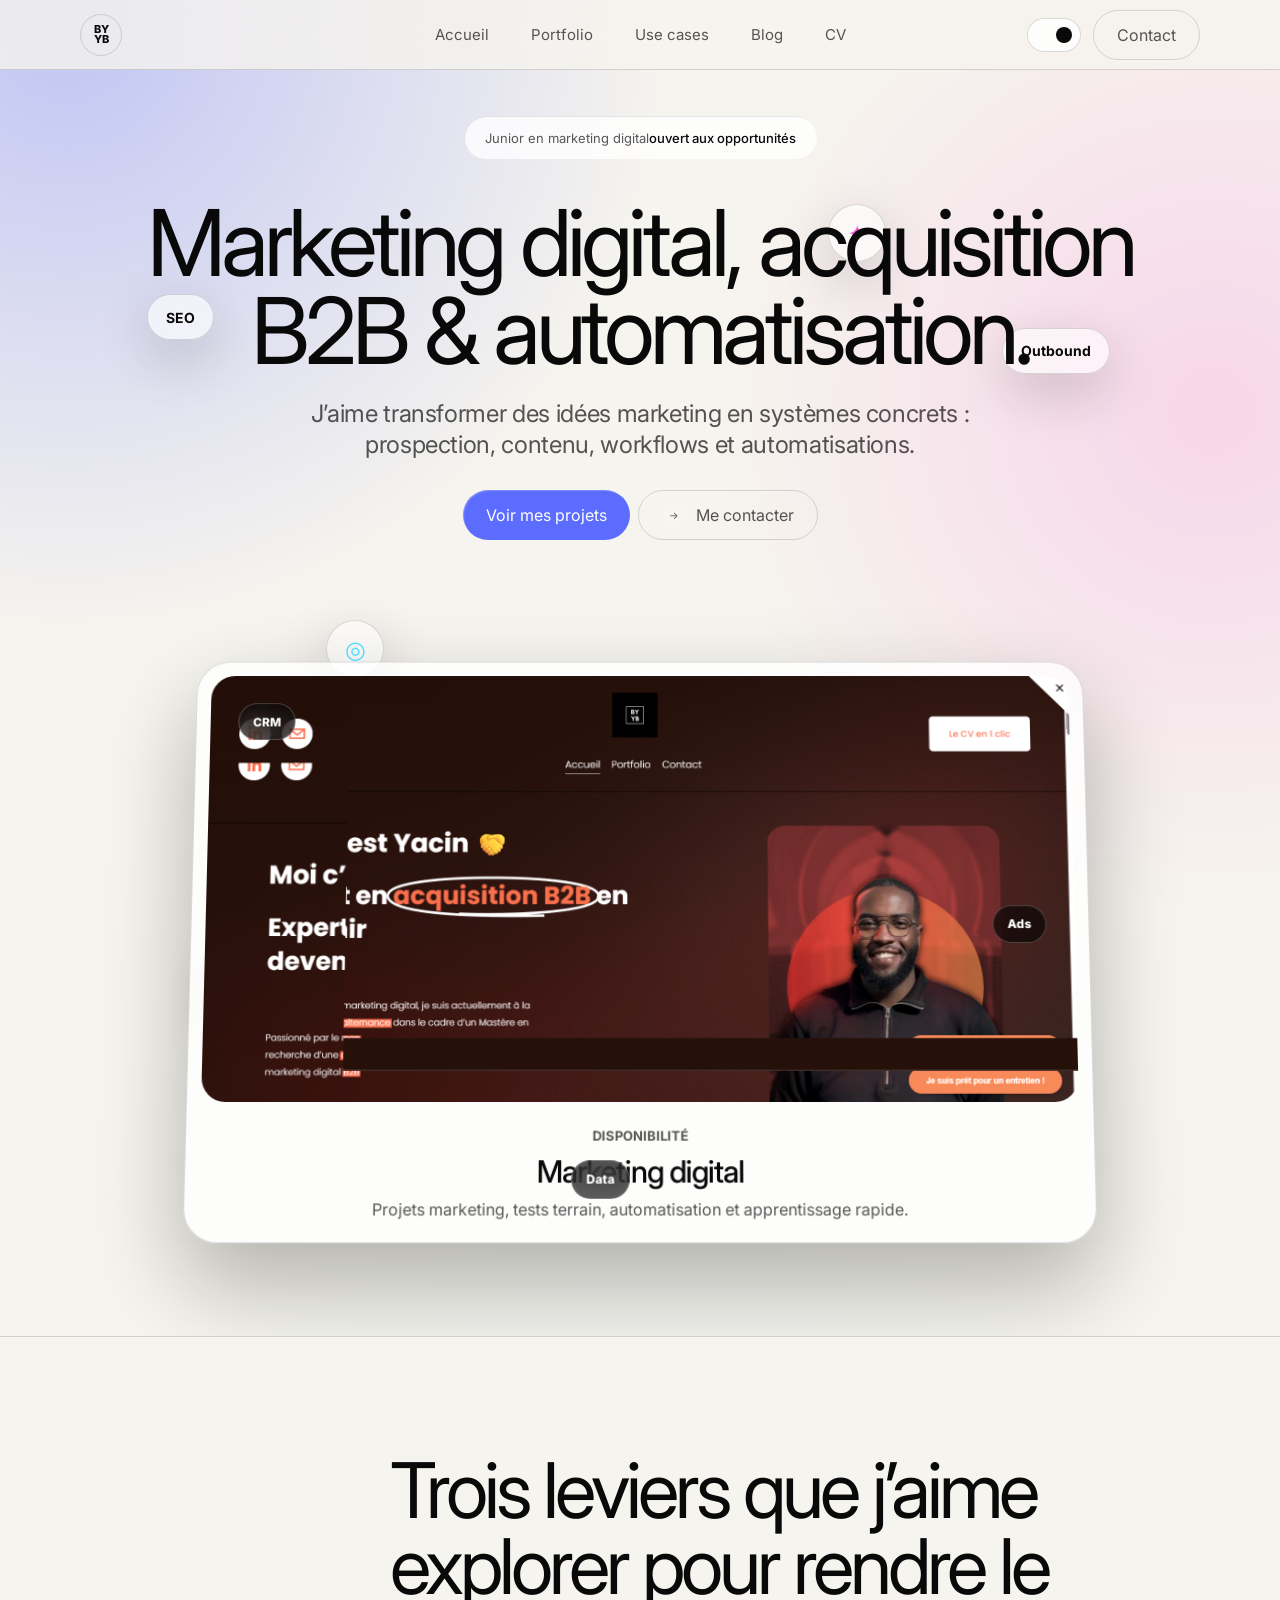
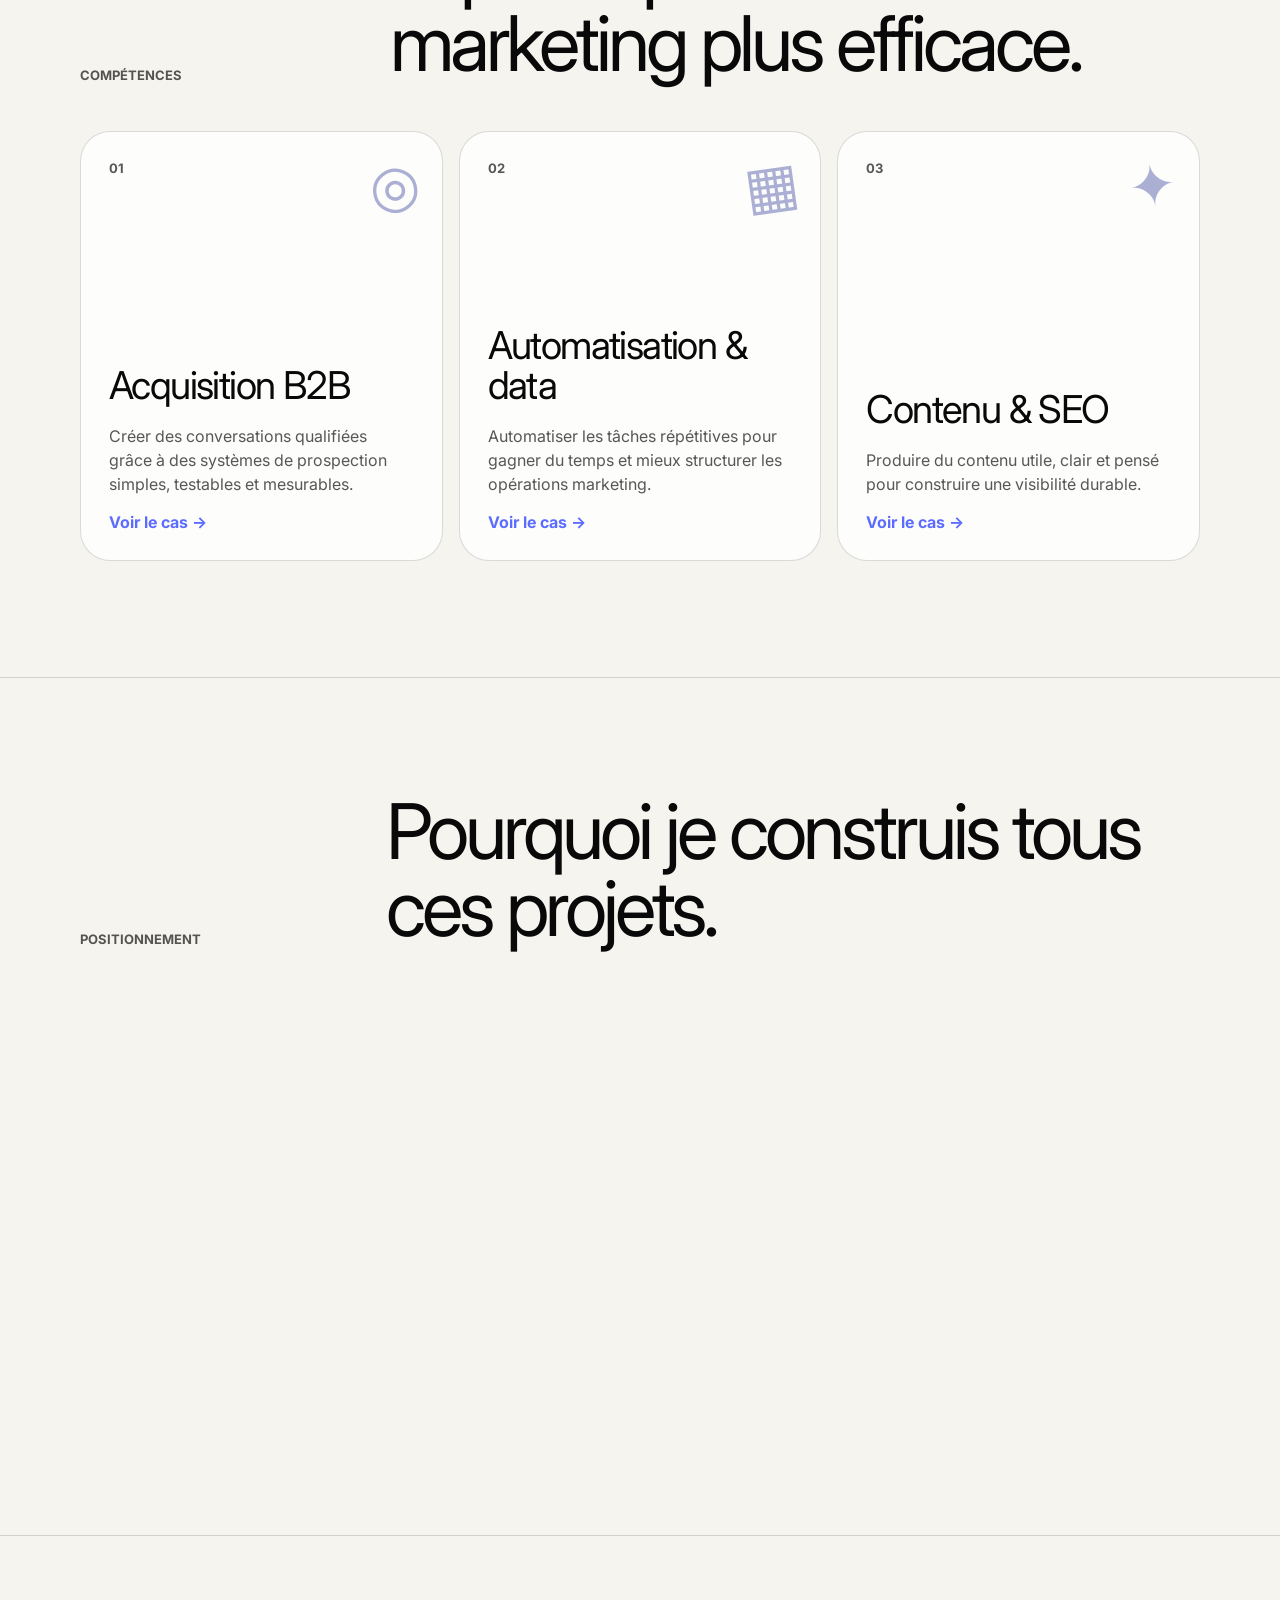
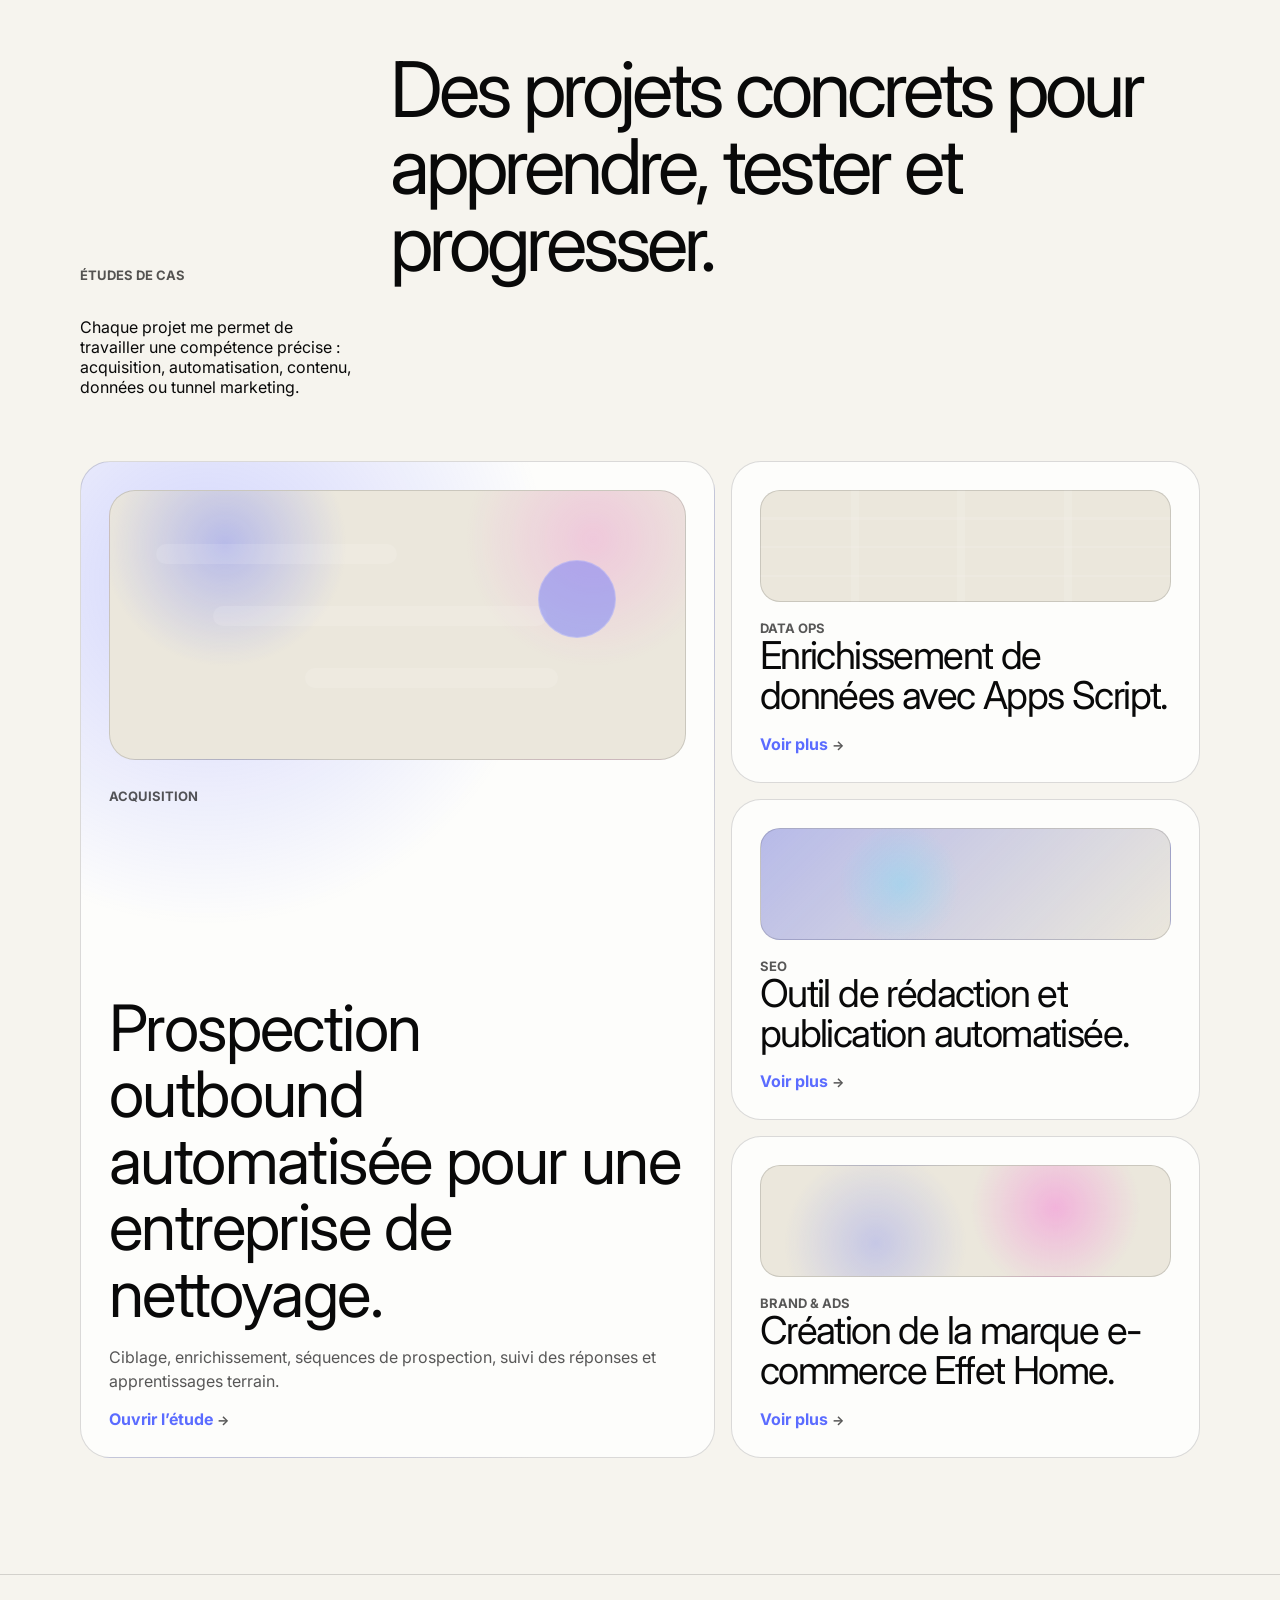
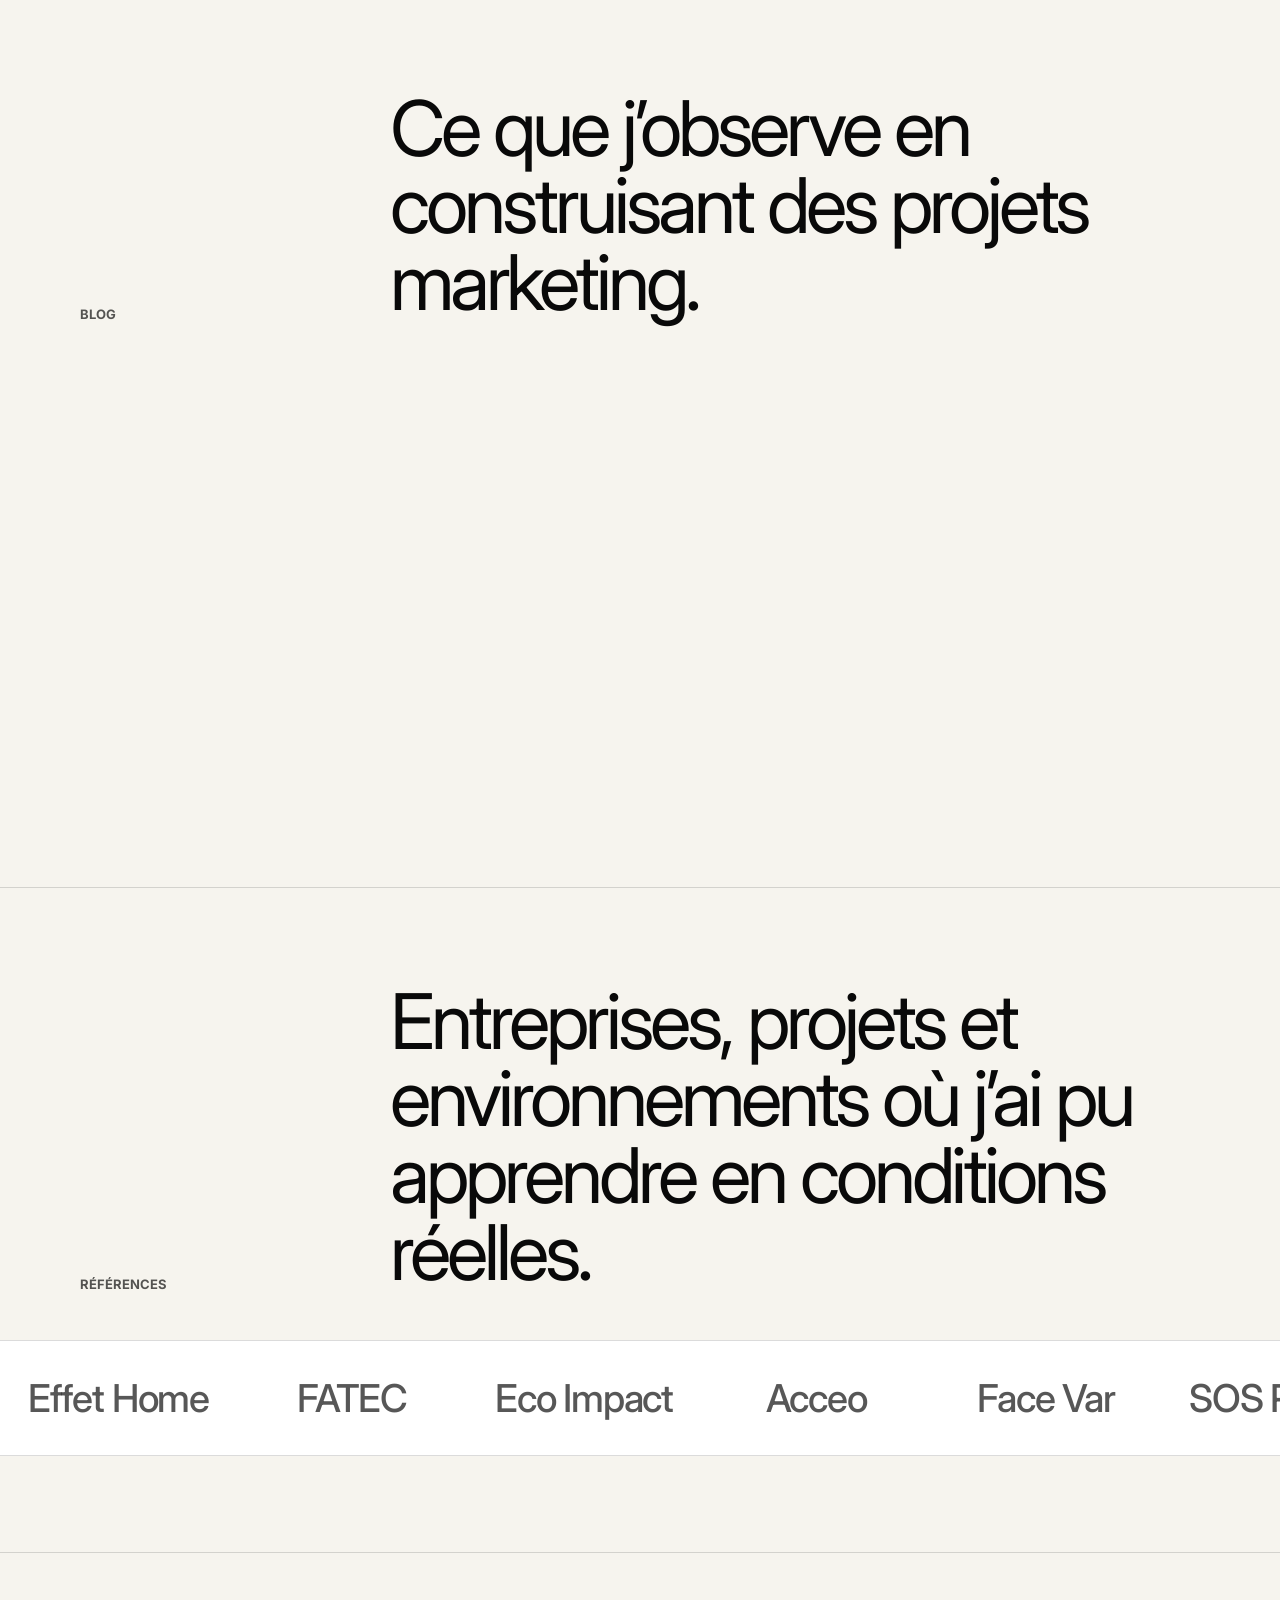
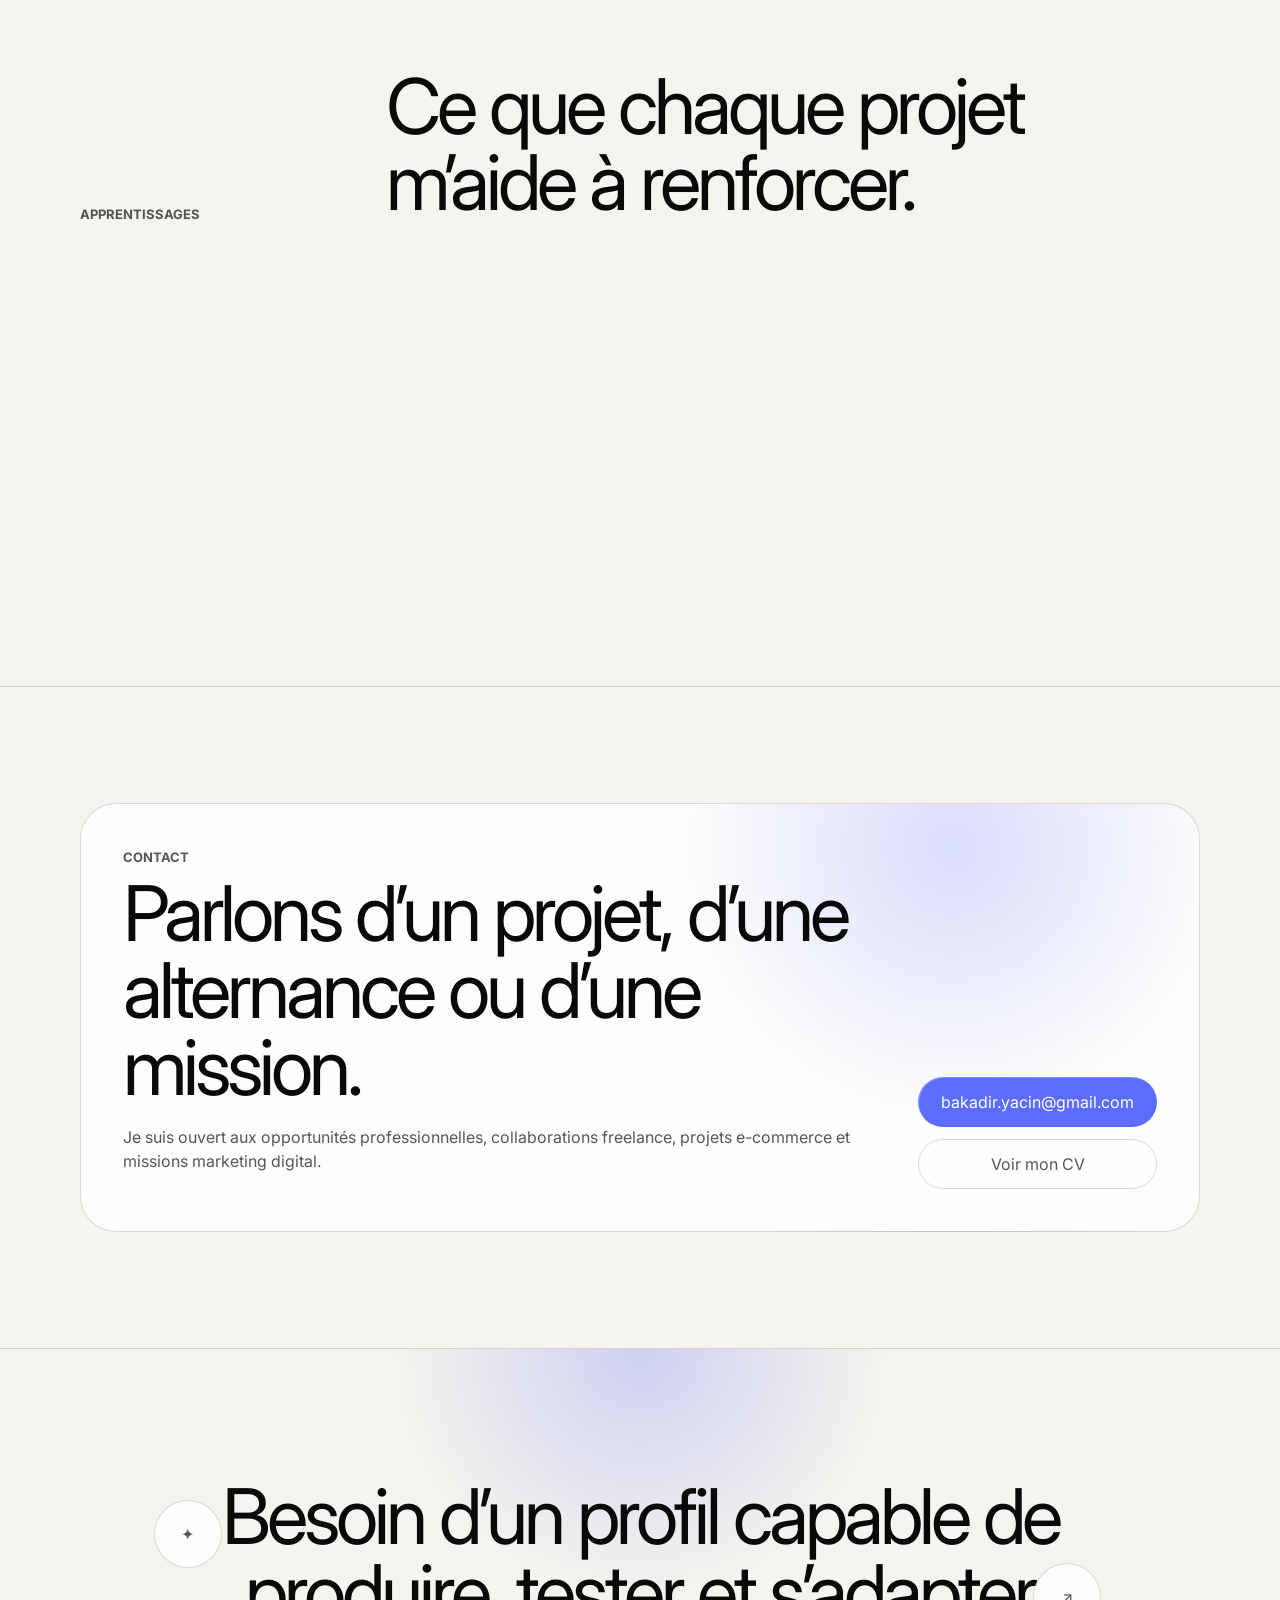
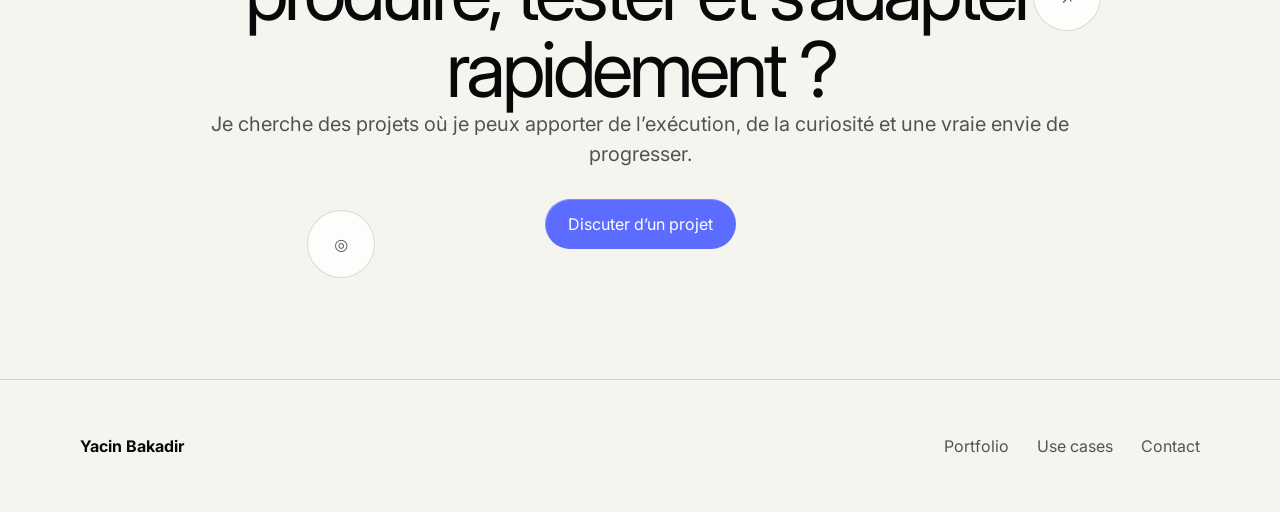
==== commit ee7e47b2: "Update HTML content for clarity and accuracy" ====
--- a/index.html
+++ b/index.html
@@ -3,16 +3,18 @@
 <head>
   <meta charset="UTF-8">
   <meta name="viewport" content="width=device-width, initial-scale=1.0">
-  <meta name="description" content="Portfolio de Yacin Bakadir, profil marketing digital specialise en acquisition B2B, automatisation et creation de marque.">
-  <title>Yacin Bakadir - Marketing digital & acquisition B2B</title>
+  <meta name="description" content="Portfolio de Yacin Bakadir, profil junior en marketing digital orienté acquisition B2B, automatisation, contenu et exécution.">
+  <title>Yacin Bakadir - Marketing digital, acquisition B2B & automatisation</title>
   <link rel="preconnect" href="https://fonts.googleapis.com">
   <link rel="preconnect" href="https://fonts.gstatic.com" crossorigin>
   <link href="https://fonts.googleapis.com/css2?family=Inter:wght@400;500;600;700;800&display=swap" rel="stylesheet">
   <link rel="stylesheet" href="styles.css">
 </head>
+
 <body class="home-page">
   <header class="topbar">
     <a class="logo" href="index.html" aria-label="Accueil">BY<br>YB</a>
+
     <nav aria-label="Navigation principale">
       <a href="index.html">Accueil</a>
       <a href="portfolio.html">Portfolio</a>
@@ -20,6 +22,7 @@
       <a href="blog.html">Blog</a>
       <a href="cv.html">CV</a>
     </nav>
+
     <div class="nav-actions">
       <button class="theme-toggle" type="button" aria-label="Changer le thème" data-theme-toggle>
         <span class="theme-toggle-track"><span class="theme-toggle-dot"></span></span>
@@ -31,6 +34,7 @@
   <main id="top">
     <section class="home-hero centered-hero motion-block" aria-labelledby="home-title">
       <div class="home-hero-bg" aria-hidden="true"></div>
+
       <div class="floating-symbols" aria-hidden="true">
         <span class="float-pill pill-a">SEO</span>
         <span class="float-pill pill-b">Outbound</span>
@@ -39,24 +43,33 @@
         <span class="float-orb orb-b">◎</span>
         <span class="float-orb orb-c">✦</span>
       </div>
+
       <div class="hero-intro">
-        <div class="signup-chip">Finissant en marketing digital <strong>ouvert aux opportunités</strong></div>
+        <div class="signup-chip">Junior en marketing digital <strong>ouvert aux opportunités</strong></div>
+
         <h1 id="home-title">Marketing digital, acquisition B2B & automatisation.</h1>
-        <p class="hero-copy">J'aime transformer des idées marketing en systèmes concrets : prospection, contenu, workflows et automatisations.</p>
+
+        <p class="hero-copy">
+          J’aime transformer des idées marketing en systèmes concrets : prospection, contenu, workflows et automatisations.
+        </p>
+
         <div class="hero-actions">
           <a class="pill primary" href="use-cases.html">Voir mes projets</a>
           <a class="pill play" href="contact.html"><span aria-hidden="true">→</span> Me contacter</a>
         </div>
       </div>
+
       <aside class="portrait-card hero-visual-card" aria-label="Portrait de Yacin Bakadir">
         <div class="visual-overlays" aria-hidden="true">
           <span>CRM</span>
           <span>Ads</span>
           <span>Data</span>
         </div>
+
         <div class="portrait-media">
           <img src="assets/squarespace-yacin.png" alt="Ancien portfolio de Yacin Bakadir, à remplacer par un portrait professionnel">
         </div>
+
         <div class="portrait-caption">
           <span>Disponibilité</span>
           <strong>Marketing digital</strong>
@@ -67,9 +80,10 @@
 
     <section class="home-section features-section motion-block" aria-labelledby="features-title">
       <div class="home-section-heading">
-        <span>Services</span>
-        <h2 id="features-title">Trois leviers que j'aime explorer pour rendre le marketing plus efficace.</h2>
-      </div>
+        <span>Compétences</span>
+        <h2 id="features-title">Trois leviers que j’aime explorer pour rendre le marketing plus efficace.</h2>
+      </div>
+
       <div class="feature-list">
         <a class="feature-card" href="case-outbound-nettoyage.html">
           <div class="card-icon" aria-hidden="true">◎</div>
@@ -78,6 +92,7 @@
           <p>Créer des conversations qualifiées grâce à des systèmes de prospection simples, testables et mesurables.</p>
           <strong>Voir le cas <span aria-hidden="true">→</span></strong>
         </a>
+
         <a class="feature-card" href="case-data-enrichment.html">
           <div class="card-icon" aria-hidden="true">▦</div>
           <span>02</span>
@@ -85,6 +100,7 @@
           <p>Automatiser les tâches répétitives pour gagner du temps et mieux structurer les opérations marketing.</p>
           <strong>Voir le cas <span aria-hidden="true">→</span></strong>
         </a>
+
         <a class="feature-card" href="case-seo-automation.html">
           <div class="card-icon" aria-hidden="true">✦</div>
           <span>03</span>
@@ -97,24 +113,27 @@
 
     <section class="home-section advantages-section motion-block" aria-labelledby="advantages-title">
       <div class="home-section-heading compact-heading">
-        <span>Avantages</span>
+        <span>Positionnement</span>
         <h2 id="advantages-title">Pourquoi je construis tous ces projets.</h2>
       </div>
+
       <div class="advantage-grid">
         <article>
           <span>Authenticité</span>
-          <h3>Je ne cherche pas à vendre une image d'expert.</h3>
-          <p>Ce qui m'intéresse, c'est comprendre les problèmes, construire des systèmes utiles et améliorer les résultats progressivement.</p>
-        </article>
+          <h3>Je ne cherche pas à vendre une image d’expert.</h3>
+          <p>Ce qui m’intéresse, c’est comprendre les problèmes, construire des systèmes utiles et améliorer les résultats progressivement.</p>
+        </article>
+
         <article>
           <span>Exécution</span>
-          <h3>J'aime produire, tester et apprendre vite.</h3>
-          <p>Chaque projet est une occasion de passer de l'idée au concret, puis d'observer ce qui fonctionne vraiment.</p>
-        </article>
+          <h3>J’aime produire, tester et apprendre vite.</h3>
+          <p>Chaque projet est une occasion de passer de l’idée au concret, puis d’observer ce qui fonctionne vraiment.</p>
+        </article>
+
         <article>
           <span>Progression</span>
           <h3>Je construis pour apprendre en conditions réelles.</h3>
-          <p>Je suis junior en marketing digital, mais pas débutant : je documente, j'itère et je cherche à progresser à chaque mission.</p>
+          <p>Je suis junior en marketing digital, mais pas débutant : je documente, j’itère et je cherche à progresser à chaque mission.</p>
         </article>
       </div>
     </section>
@@ -125,6 +144,7 @@
         <h2 id="cases-title">Des projets concrets pour apprendre, tester et progresser.</h2>
         <p>Chaque projet me permet de travailler une compétence précise : acquisition, automatisation, contenu, données ou tunnel marketing.</p>
       </div>
+
       <div class="case-preview-grid">
         <a class="case-preview-card large" href="case-outbound-nettoyage.html">
           <div class="case-art outbound-art" aria-hidden="true">
@@ -133,20 +153,23 @@
           <span>Acquisition</span>
           <h3>Prospection outbound automatisée pour une entreprise de nettoyage.</h3>
           <p>Ciblage, enrichissement, séquences de prospection, suivi des réponses et apprentissages terrain.</p>
-          <strong>Ouvrir l'étude <span aria-hidden="true">→</span></strong>
-        </a>
+          <strong>Ouvrir l’étude <span aria-hidden="true">→</span></strong>
+        </a>
+
         <a class="case-preview-card" href="case-data-enrichment.html">
           <div class="mini-art data-art" aria-hidden="true"></div>
           <span>Data ops</span>
           <h3>Enrichissement de données avec Apps Script.</h3>
           <strong>Voir plus <span aria-hidden="true">→</span></strong>
         </a>
+
         <a class="case-preview-card" href="case-seo-automation.html">
           <div class="mini-art seo-art" aria-hidden="true"></div>
           <span>SEO</span>
           <h3>Outil de rédaction et publication automatisée.</h3>
           <strong>Voir plus <span aria-hidden="true">→</span></strong>
         </a>
+
         <a class="case-preview-card" href="case-effet-home.html">
           <div class="mini-art brand-art" aria-hidden="true"></div>
           <span>Brand & ads</span>
@@ -159,8 +182,9 @@
     <section class="home-section blog-preview-section motion-block" aria-labelledby="blog-title">
       <div class="home-section-heading">
         <span>Blog</span>
-        <h2 id="blog-title">Ce que j'observe en construisant des projets marketing.</h2>
-      </div>
+        <h2 id="blog-title">Ce que j’observe en construisant des projets marketing.</h2>
+      </div>
+
       <div class="blog-preview-list">
         <a href="blog.html">
           <i class="post-mark" aria-hidden="true"></i>
@@ -168,12 +192,14 @@
           <h3>Transformer un profil étudiant en proposition de valeur.</h3>
           <strong>Lire <span aria-hidden="true">→</span></strong>
         </a>
+
         <a href="blog.html">
           <i class="post-mark" aria-hidden="true"></i>
           <span>Acquisition B2B</span>
           <h3>Les signaux à regarder avant de lancer une campagne.</h3>
           <strong>Lire <span aria-hidden="true">→</span></strong>
         </a>
+
         <a href="blog.html">
           <i class="post-mark" aria-hidden="true"></i>
           <span>Portfolio</span>
@@ -186,8 +212,9 @@
     <section class="client-logo-section" aria-label="Clients et partenaires">
       <div class="home-section-heading logo-heading">
         <span>Références</span>
-        <h2>Entreprises, projets et environnements où j'ai pu apprendre en conditions réelles.</h2>
-      </div>
+        <h2>Entreprises, projets et environnements où j’ai pu apprendre en conditions réelles.</h2>
+      </div>
+
       <div class="logo-marquee">
         <div class="marquee-rail">
           <span>Effet Home</span>
@@ -208,21 +235,24 @@
 
     <section class="home-section testimonials-section motion-block" aria-labelledby="testimonials-title">
       <div class="home-section-heading compact-heading">
-        <span>Témoignages</span>
-        <h2 id="testimonials-title">Des collaborations et apprentissages à documenter au fil des projets.</h2>
-      </div>
+        <span>Apprentissages</span>
+        <h2 id="testimonials-title">Ce que chaque projet m’aide à renforcer.</h2>
+      </div>
+
       <div class="testimonial-grid">
         <article>
-          <p>“Yacin sait transformer une consigne floue en livrable structuré. Il pose les bonnes questions et avance vite.”</p>
-          <span>Collaborateur projet</span>
-        </article>
-        <article>
-          <p>“Son vrai point fort: comprendre l'objectif business avant de produire. C'est rare et précieux.”</p>
-          <span>Encadrant / mentor</span>
-        </article>
-        <article>
-          <p>“Un profil curieux, fiable, capable d'apprendre un outil et d'en faire quelque chose d'exploitable.”</p>
-          <span>Partenaire opérationnel</span>
+          <p>Structurer une idée floue en système concret, testable et améliorable.</p>
+          <span>Acquisition & organisation</span>
+        </article>
+
+        <article>
+          <p>Comprendre le besoin business avant de produire des livrables marketing.</p>
+          <span>Stratégie & exécution</span>
+        </article>
+
+        <article>
+          <p>Apprendre rapidement de nouveaux outils pour les transformer en workflows utiles.</p>
+          <span>Automatisation & outils</span>
         </article>
       </div>
     </section>
@@ -231,9 +261,10 @@
       <div class="contact-panel">
         <div>
           <span>Contact</span>
-          <h2 id="contact-title">Parlons acquisition, alternance ou mission.</h2>
+          <h2 id="contact-title">Parlons d’un projet, d’une alternance ou d’une mission.</h2>
           <p>Je suis ouvert aux opportunités professionnelles, collaborations freelance, projets e-commerce et missions marketing digital.</p>
         </div>
+
         <div class="contact-actions">
           <a class="pill primary" href="mailto:bakadir.yacin@gmail.com">bakadir.yacin@gmail.com</a>
           <a class="pill ghost" href="cv.html">Voir mon CV</a>
@@ -247,9 +278,10 @@
         <span>↗</span>
         <span>◎</span>
       </div>
-      <h2>Besoin d'un profil capable de produire, tester et s'adapter rapidement ?</h2>
-      <p>Je cherche des projets où je peux apporter de l'exécution, de la curiosité et une vraie envie de progresser.</p>
-      <a class="pill primary" href="contact.html">Discuter d'un projet</a>
+
+      <h2>Besoin d’un profil capable de produire, tester et s’adapter rapidement ?</h2>
+      <p>Je cherche des projets où je peux apporter de l’exécution, de la curiosité et une vraie envie de progresser.</p>
+      <a class="pill primary" href="contact.html">Discuter d’un projet</a>
     </section>
   </main>
 
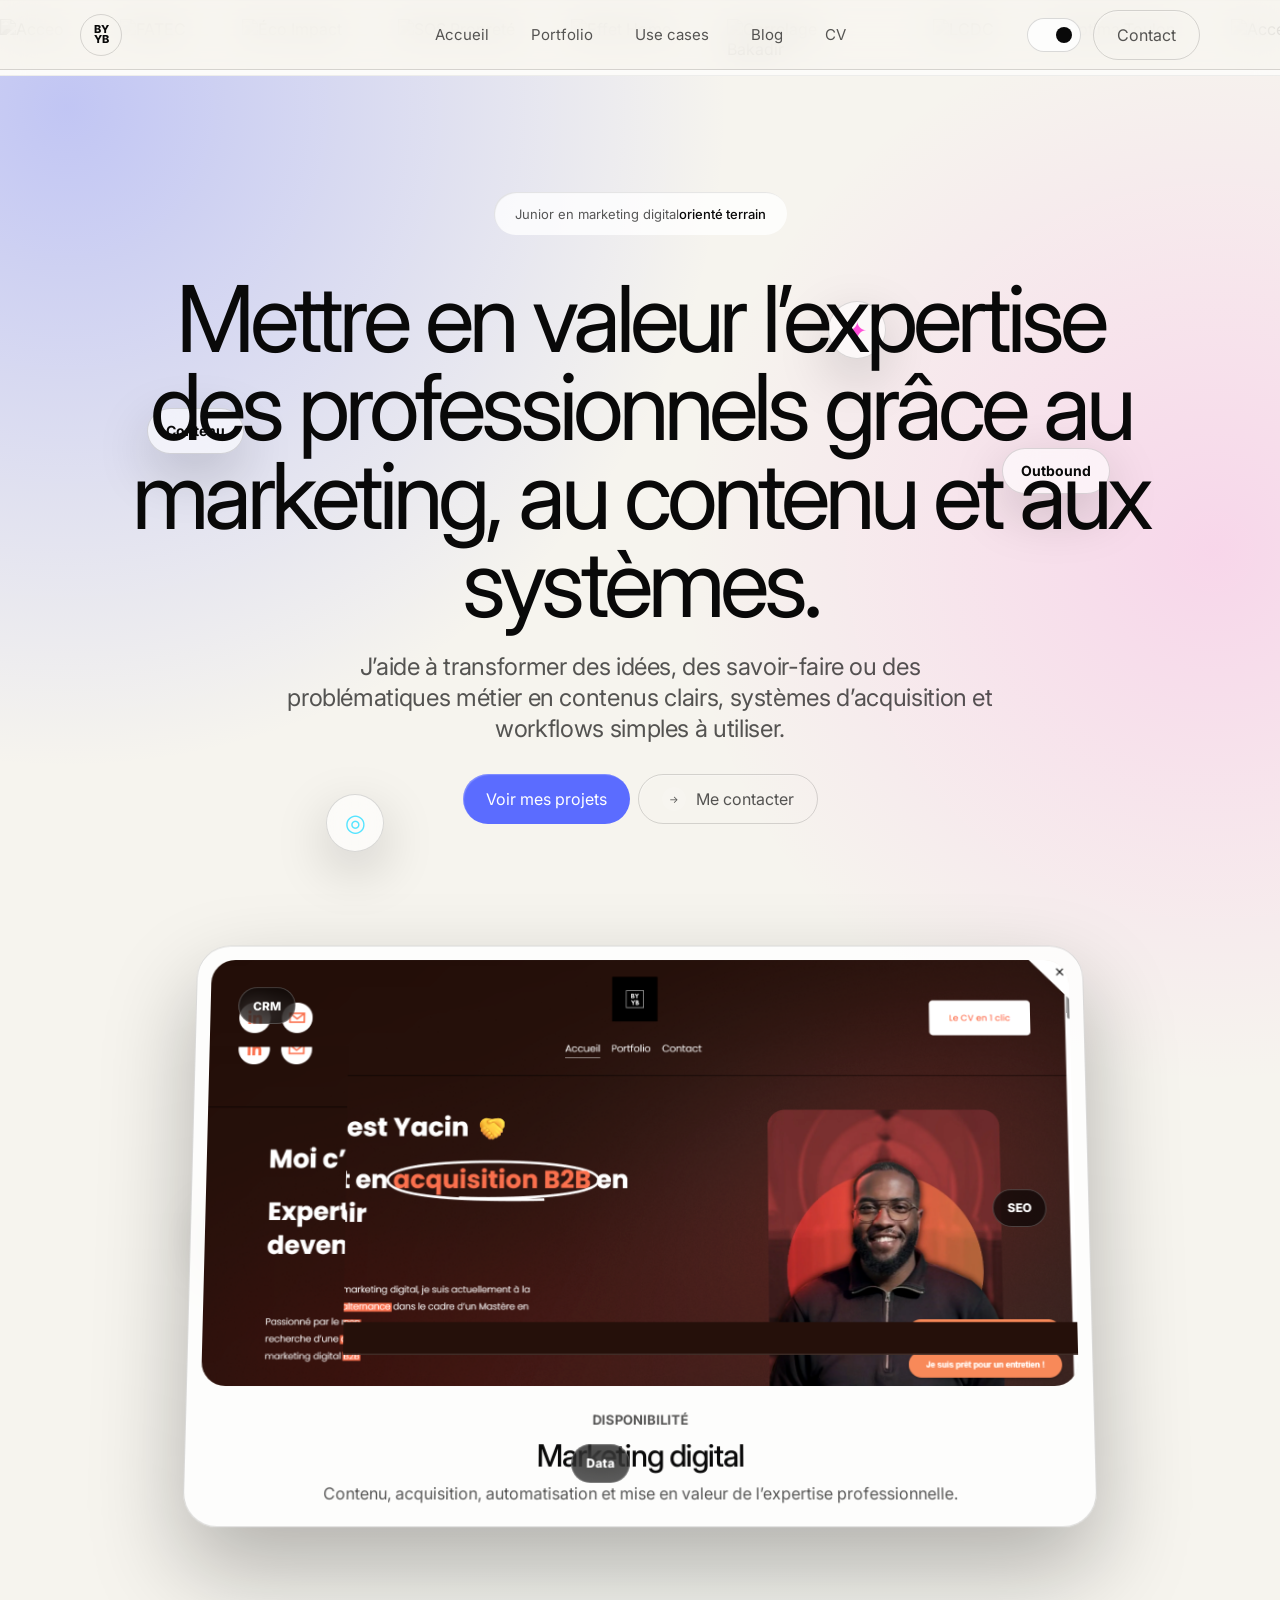
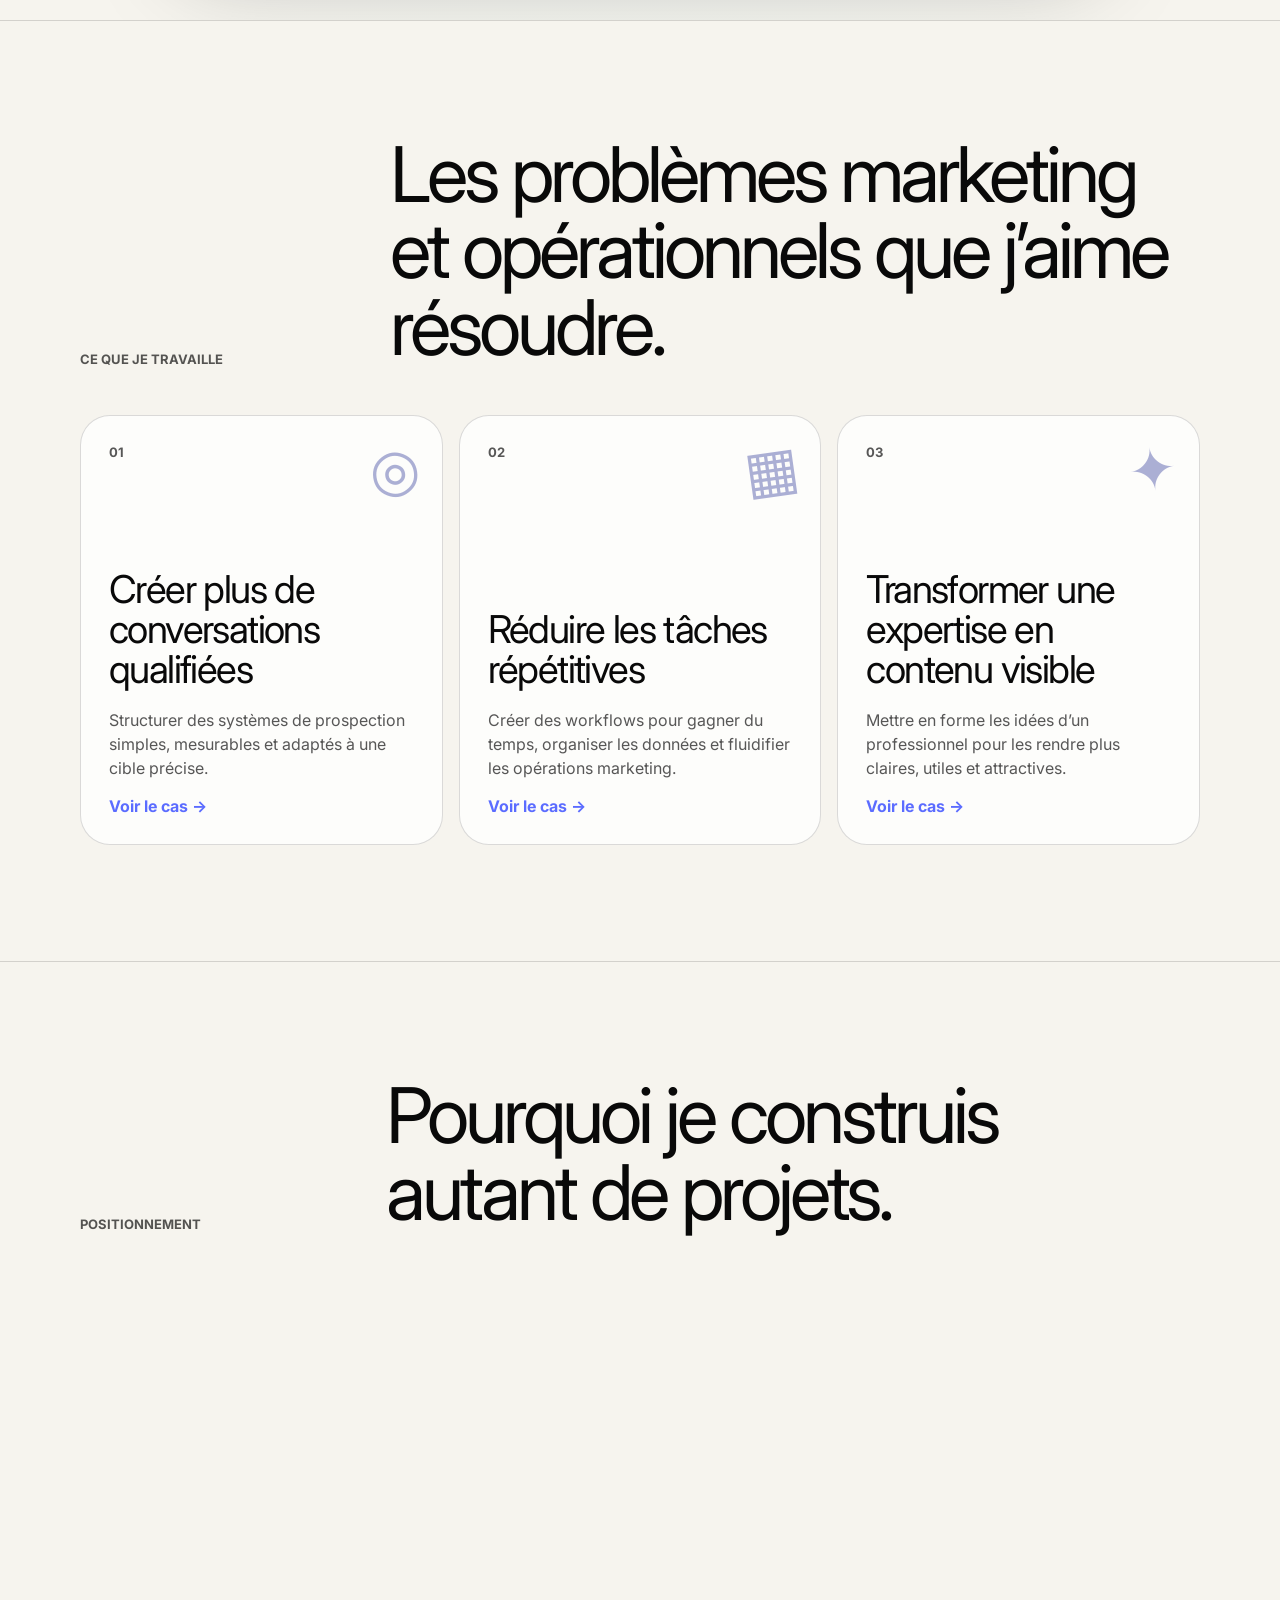
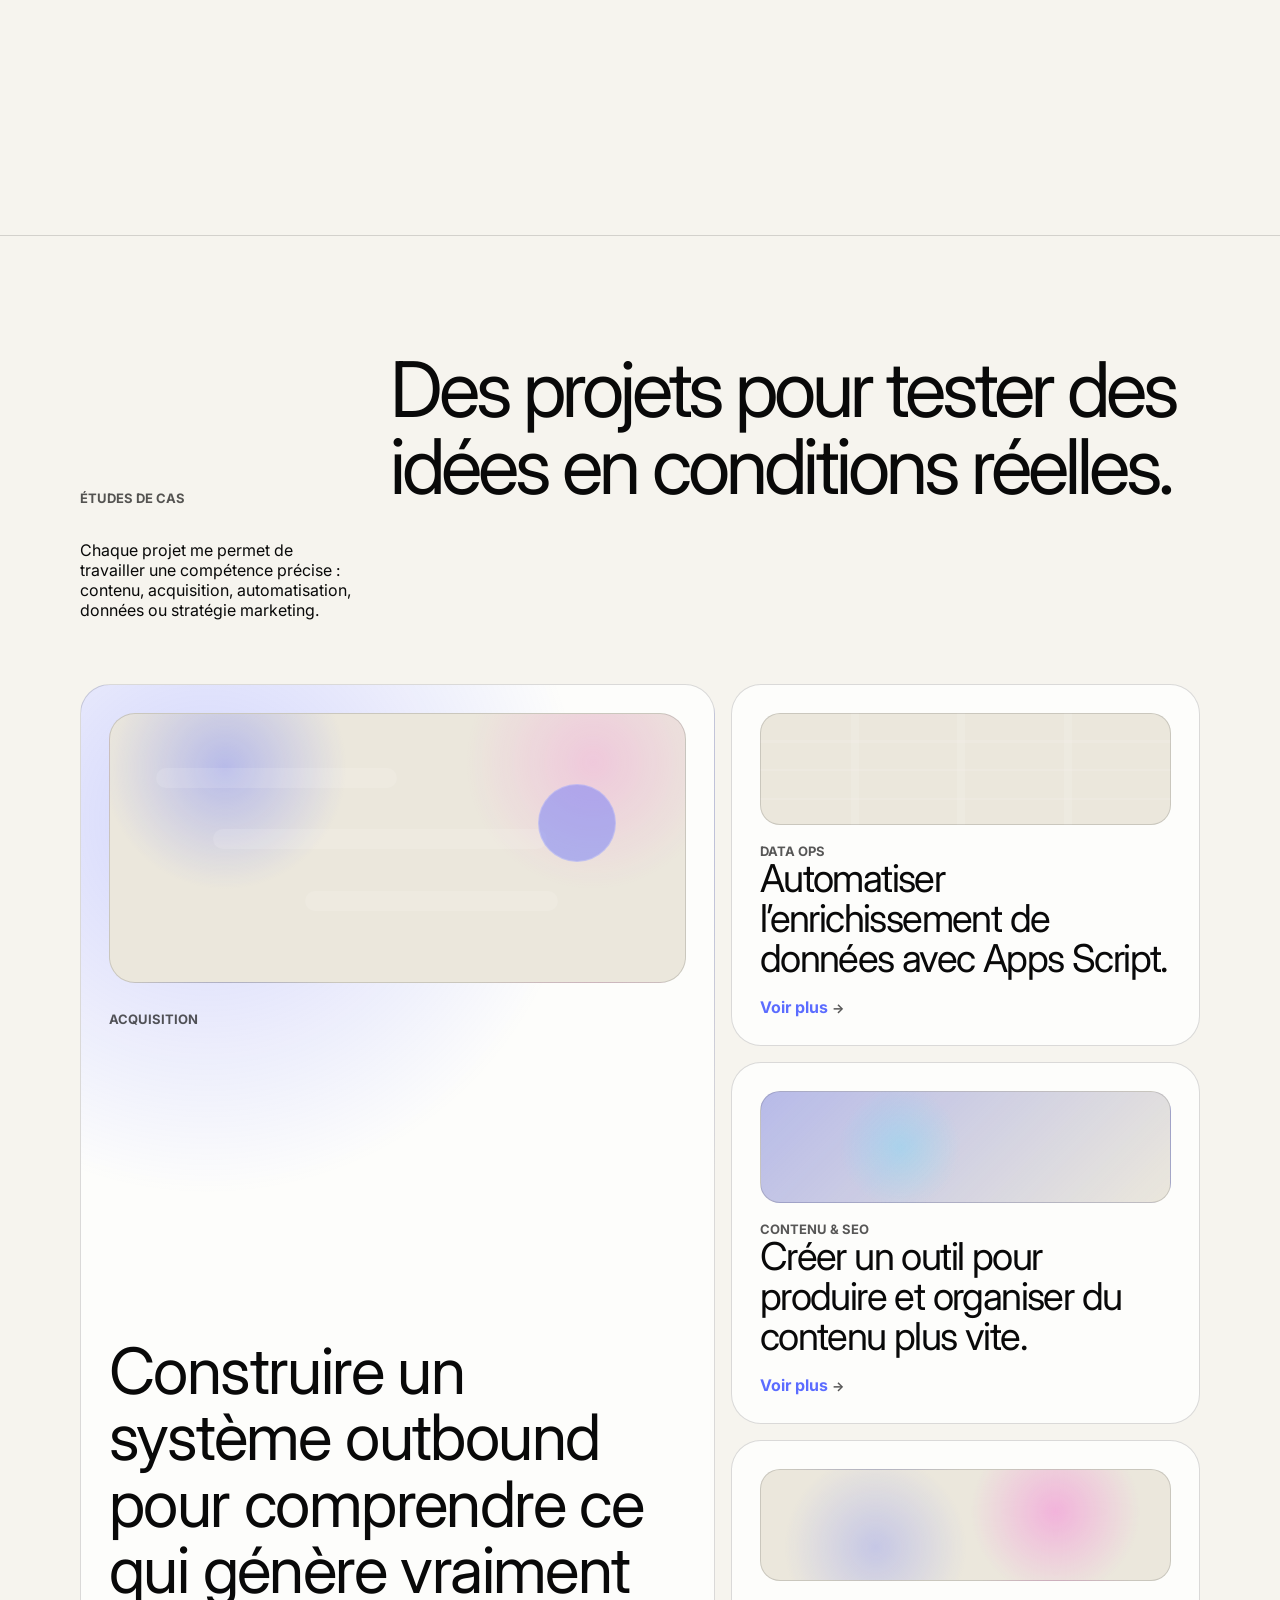
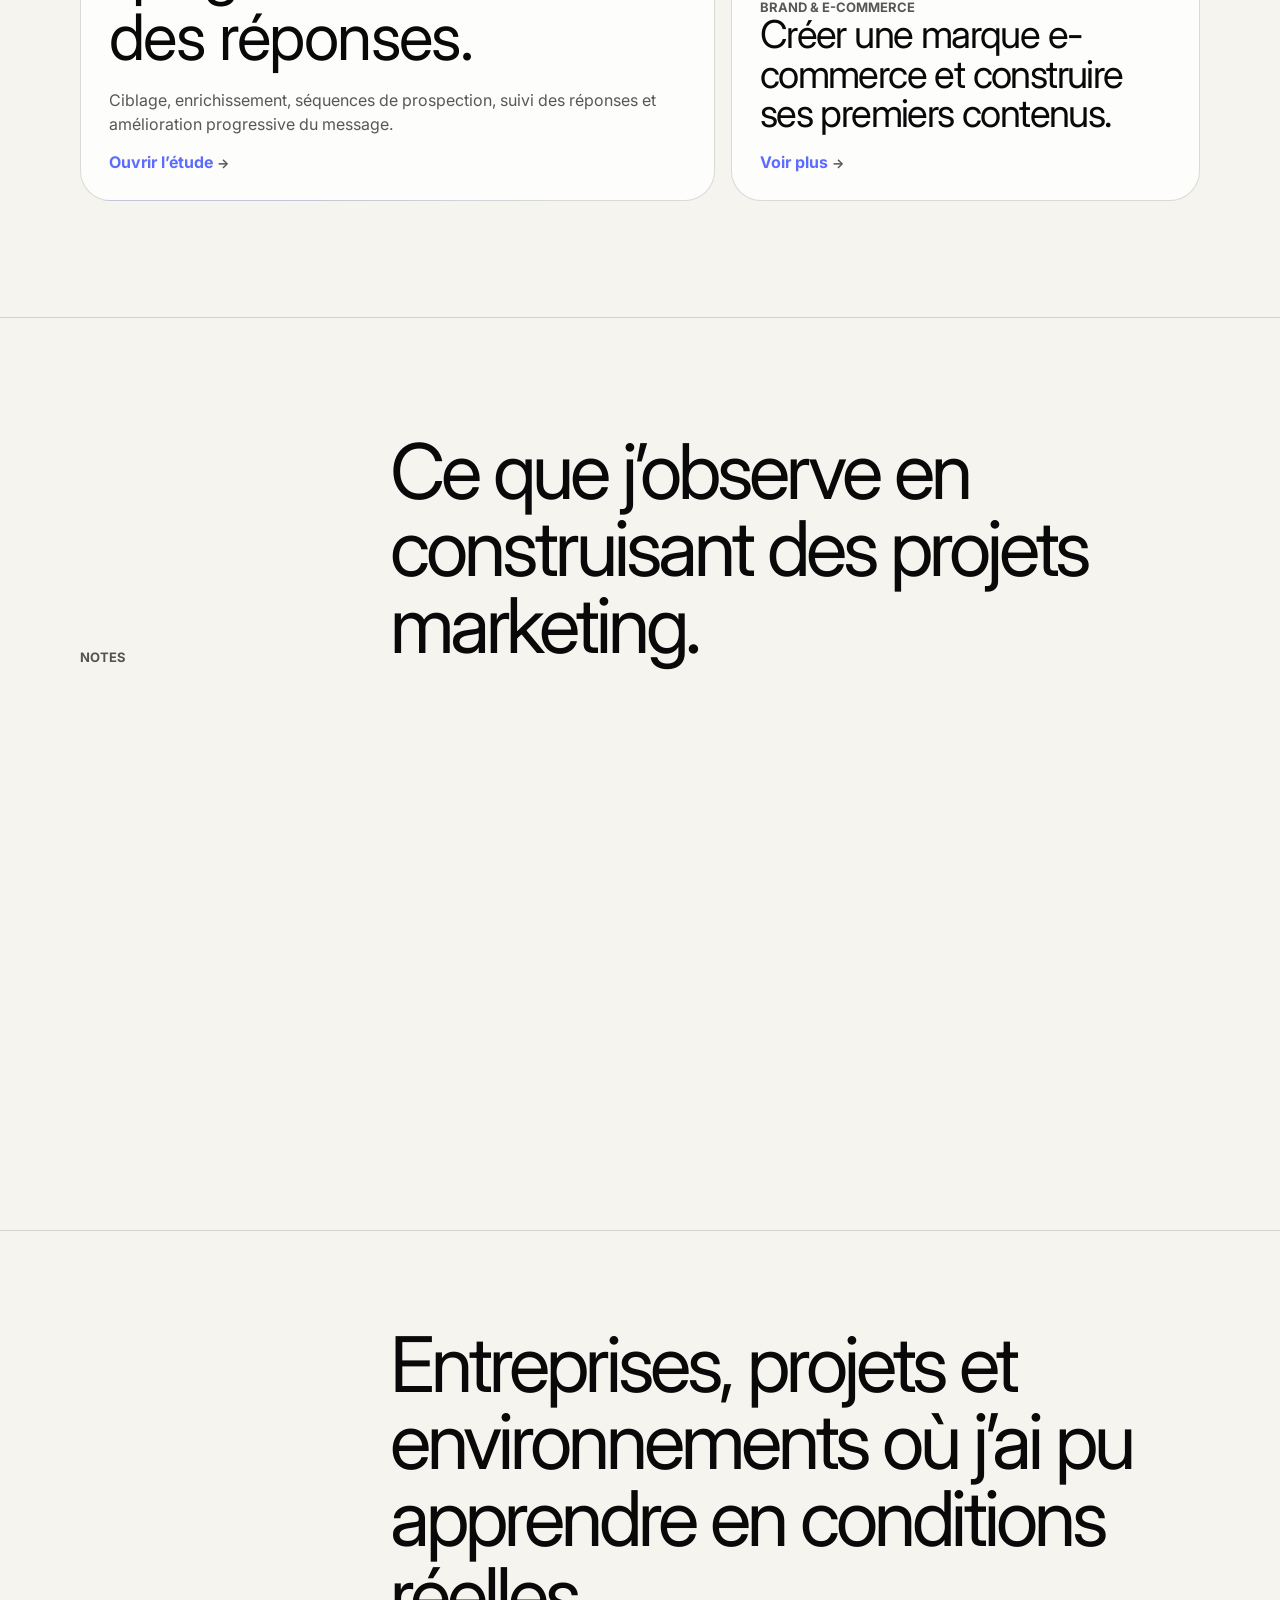
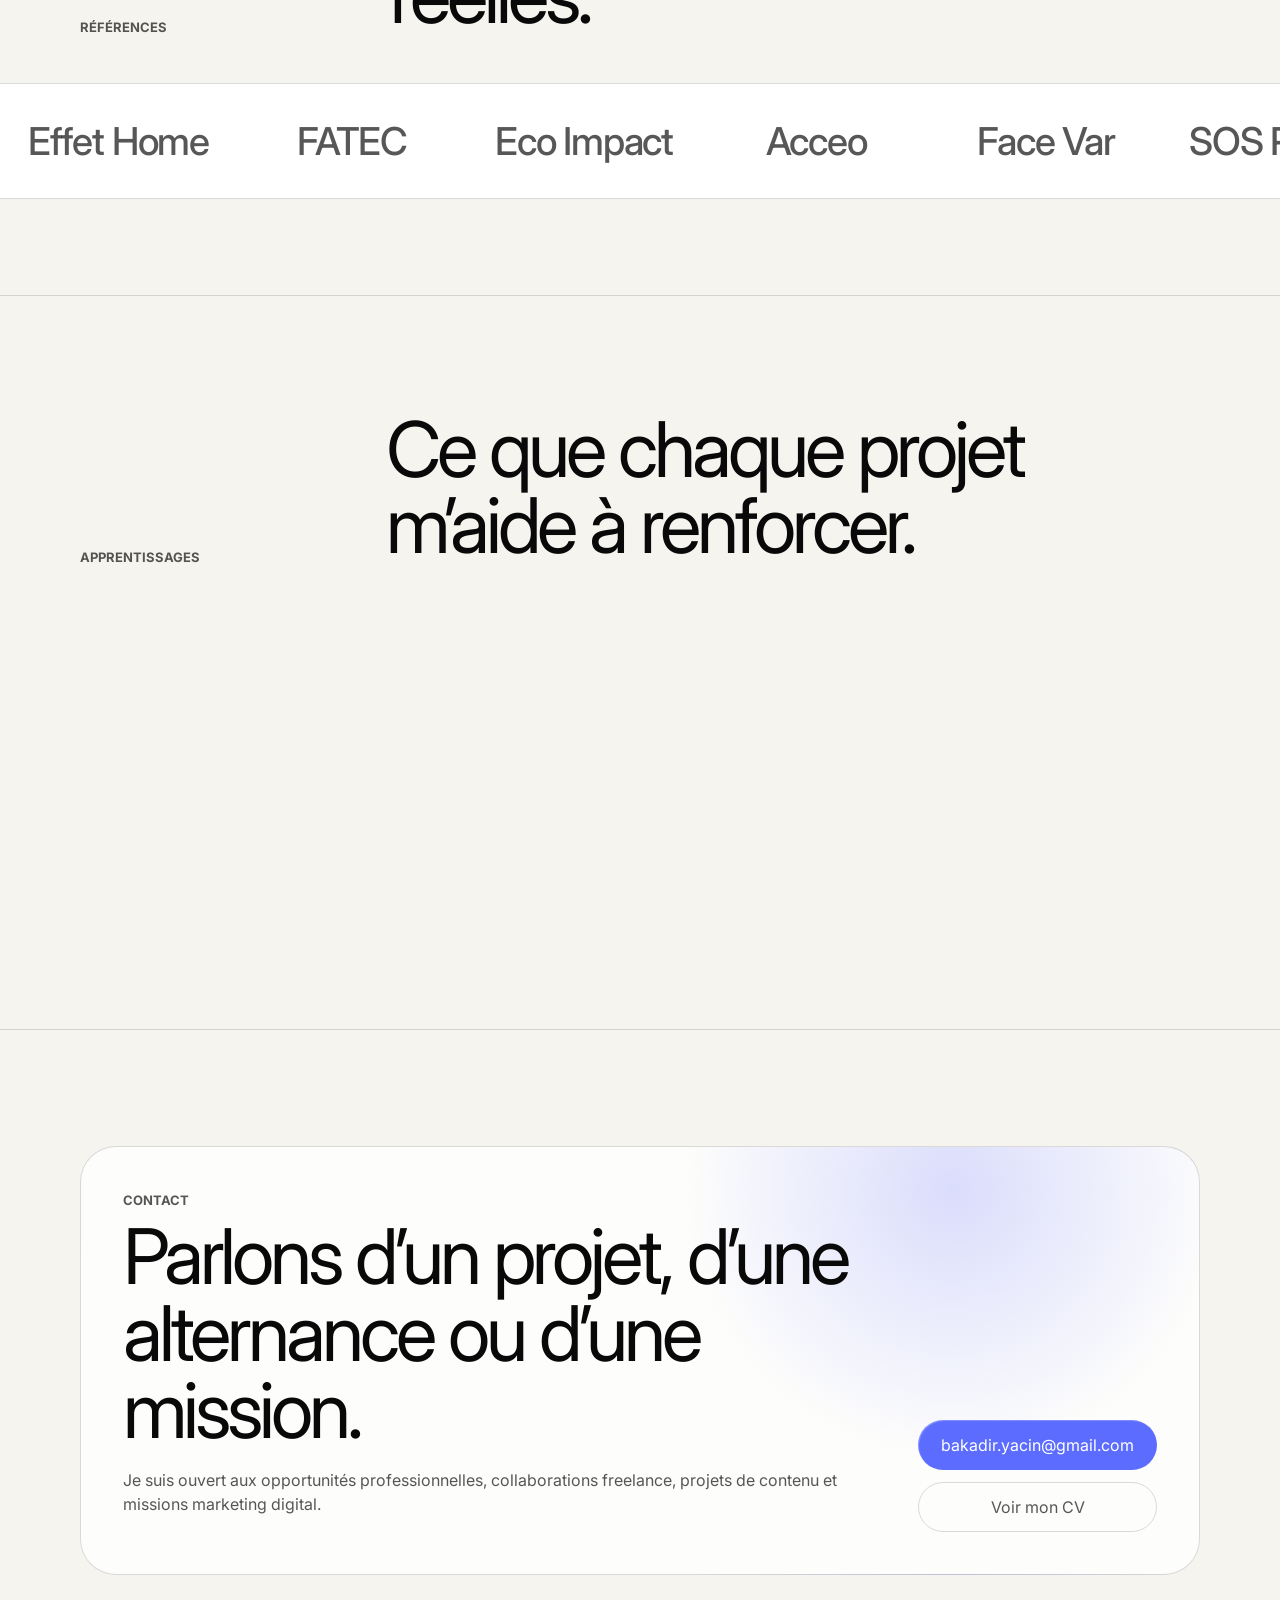
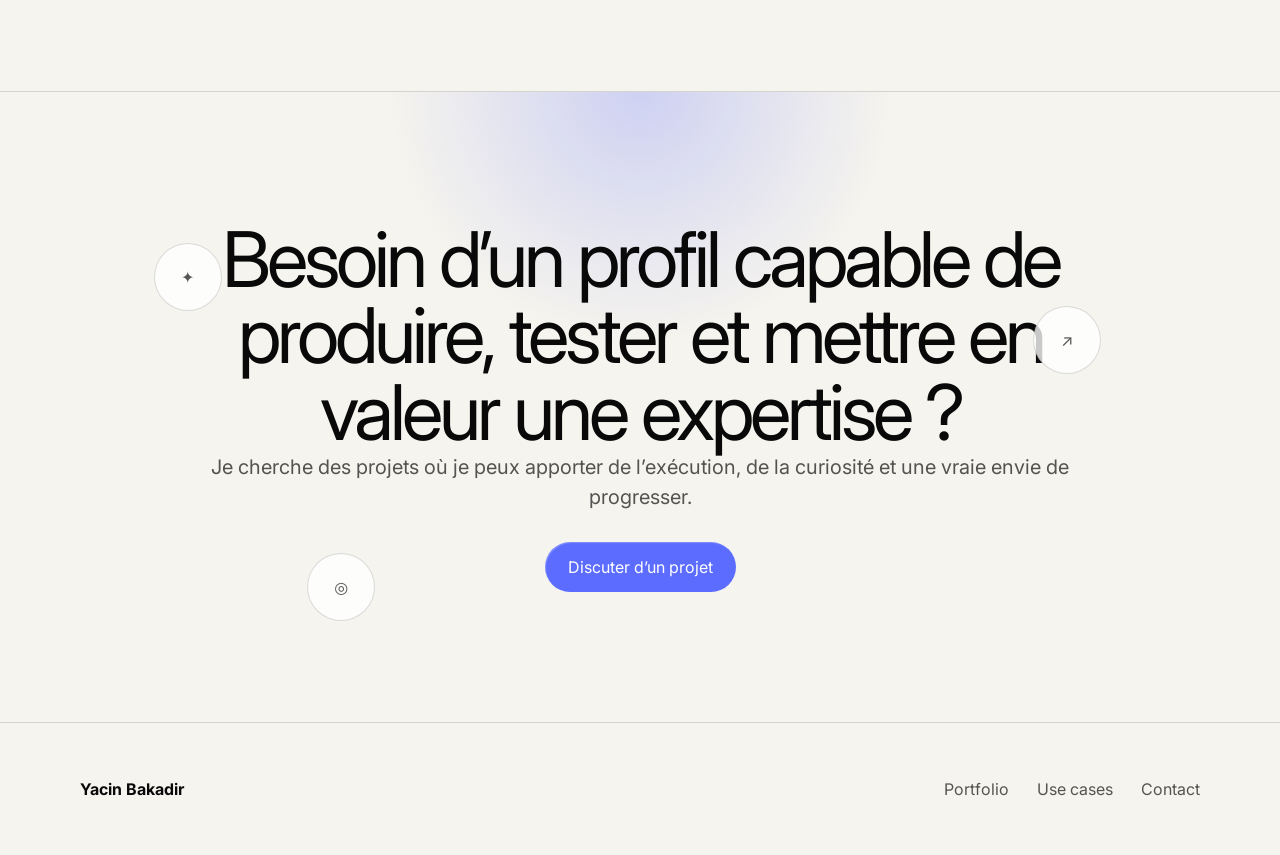
==== commit e38cafbc: "Update index.html" ====
--- a/index.html
+++ b/index.html
@@ -3,12 +3,72 @@
 <head>
   <meta charset="UTF-8">
   <meta name="viewport" content="width=device-width, initial-scale=1.0">
-  <meta name="description" content="Portfolio de Yacin Bakadir, profil junior en marketing digital orienté acquisition B2B, automatisation, contenu et exécution.">
-  <title>Yacin Bakadir - Marketing digital, acquisition B2B & automatisation</title>
+  <meta name="description" content="Portfolio de Yacin Bakadir, profil junior en marketing digital orienté contenu, acquisition B2B, automatisation et mise en valeur de l'expertise professionnelle.">
+  <title>Yacin Bakadir - Marketing, contenu & automatisation</title>
+
   <link rel="preconnect" href="https://fonts.googleapis.com">
   <link rel="preconnect" href="https://fonts.gstatic.com" crossorigin>
   <link href="https://fonts.googleapis.com/css2?family=Inter:wght@400;500;600;700;800&display=swap" rel="stylesheet">
   <link rel="stylesheet" href="styles.css">
+
+  <style>
+    .top-logo-strip {
+      width: 100%;
+      overflow: hidden;
+      border-top: 1px solid rgba(0, 0, 0, 0.06);
+      border-bottom: 1px solid rgba(0, 0, 0, 0.06);
+      background: rgba(255, 255, 255, 0.65);
+      backdrop-filter: blur(12px);
+      padding: 18px 0;
+    }
+
+    .top-logo-track {
+      display: flex;
+      align-items: center;
+      gap: 56px;
+      width: max-content;
+      animation: logoScroll 28s linear infinite;
+    }
+
+    .top-logo-track img {
+      height: 38px;
+      max-width: 150px;
+      object-fit: contain;
+      filter: grayscale(1);
+      opacity: 0.72;
+      transition: 0.25s ease;
+    }
+
+    .top-logo-track img:hover {
+      filter: grayscale(0);
+      opacity: 1;
+    }
+
+    @keyframes logoScroll {
+      from {
+        transform: translateX(0);
+      }
+      to {
+        transform: translateX(-50%);
+      }
+    }
+
+    @media (max-width: 768px) {
+      .top-logo-strip {
+        padding: 14px 0;
+      }
+
+      .top-logo-track {
+        gap: 36px;
+        animation-duration: 22s;
+      }
+
+      .top-logo-track img {
+        height: 30px;
+        max-width: 120px;
+      }
+    }
+  </style>
 </head>
 
 <body class="home-page">
@@ -31,26 +91,49 @@
     </div>
   </header>
 
+  <section class="top-logo-strip" aria-label="Références et projets">
+    <div class="top-logo-track">
+      <img src="assets/logo-acceo.png" alt="Acceo">
+      <img src="assets/logo-fatec.png" alt="FATEC">
+      <img src="assets/logo-eco-impact.png" alt="Éco Impact">
+      <img src="assets/logo-sos-proprete.png" alt="SOS Propreté">
+      <img src="assets/logo-effet-home.png" alt="Effet Home">
+      <img src="assets/logo-carrelage-bakadir.png" alt="Carrelage Bakadir">
+      <img src="assets/logo-lcdc.png" alt="LCDC">
+      <img src="assets/logo-optima.png" alt="Optima Toulon">
+
+      <img src="assets/logo-acceo.png" alt="Acceo">
+      <img src="assets/logo-fatec.png" alt="FATEC">
+      <img src="assets/logo-eco-impact.png" alt="Éco Impact">
+      <img src="assets/logo-sos-proprete.png" alt="SOS Propreté">
+      <img src="assets/logo-effet-home.png" alt="Effet Home">
+      <img src="assets/logo-carrelage-bakadir.png" alt="Carrelage Bakadir">
+      <img src="assets/logo-lcdc.png" alt="LCDC">
+      <img src="assets/logo-optima.png" alt="Optima Toulon">
+    </div>
+  </section>
+
   <main id="top">
     <section class="home-hero centered-hero motion-block" aria-labelledby="home-title">
       <div class="home-hero-bg" aria-hidden="true"></div>
 
       <div class="floating-symbols" aria-hidden="true">
-        <span class="float-pill pill-a">SEO</span>
+        <span class="float-pill pill-a">Contenu</span>
         <span class="float-pill pill-b">Outbound</span>
-        <span class="float-pill pill-c">Apps Script</span>
+        <span class="float-pill pill-c">Automatisation</span>
         <span class="float-orb orb-a">↗</span>
         <span class="float-orb orb-b">◎</span>
         <span class="float-orb orb-c">✦</span>
       </div>
 
       <div class="hero-intro">
-        <div class="signup-chip">Junior en marketing digital <strong>ouvert aux opportunités</strong></div>
-
-        <h1 id="home-title">Marketing digital, acquisition B2B & automatisation.</h1>
+        <div class="signup-chip">Junior en marketing digital <strong>orienté terrain</strong></div>
+
+        <h1 id="home-title">Mettre en valeur l’expertise des professionnels grâce au marketing, au contenu et aux systèmes.</h1>
 
         <p class="hero-copy">
-          J’aime transformer des idées marketing en systèmes concrets : prospection, contenu, workflows et automatisations.
+          J’aide à transformer des idées, des savoir-faire ou des problématiques métier en contenus clairs,
+          systèmes d’acquisition et workflows simples à utiliser.
         </p>
 
         <div class="hero-actions">
@@ -62,7 +145,7 @@
       <aside class="portrait-card hero-visual-card" aria-label="Portrait de Yacin Bakadir">
         <div class="visual-overlays" aria-hidden="true">
           <span>CRM</span>
-          <span>Ads</span>
+          <span>SEO</span>
           <span>Data</span>
         </div>
 
@@ -73,39 +156,39 @@
         <div class="portrait-caption">
           <span>Disponibilité</span>
           <strong>Marketing digital</strong>
-          <p>Projets marketing, tests terrain, automatisation et apprentissage rapide.</p>
+          <p>Contenu, acquisition, automatisation et mise en valeur de l’expertise professionnelle.</p>
         </div>
       </aside>
     </section>
 
     <section class="home-section features-section motion-block" aria-labelledby="features-title">
       <div class="home-section-heading">
-        <span>Compétences</span>
-        <h2 id="features-title">Trois leviers que j’aime explorer pour rendre le marketing plus efficace.</h2>
+        <span>Ce que je travaille</span>
+        <h2 id="features-title">Les problèmes marketing et opérationnels que j’aime résoudre.</h2>
       </div>
 
       <div class="feature-list">
         <a class="feature-card" href="case-outbound-nettoyage.html">
           <div class="card-icon" aria-hidden="true">◎</div>
           <span>01</span>
-          <h3>Acquisition B2B</h3>
-          <p>Créer des conversations qualifiées grâce à des systèmes de prospection simples, testables et mesurables.</p>
+          <h3>Créer plus de conversations qualifiées</h3>
+          <p>Structurer des systèmes de prospection simples, mesurables et adaptés à une cible précise.</p>
           <strong>Voir le cas <span aria-hidden="true">→</span></strong>
         </a>
 
         <a class="feature-card" href="case-data-enrichment.html">
           <div class="card-icon" aria-hidden="true">▦</div>
           <span>02</span>
-          <h3>Automatisation & data</h3>
-          <p>Automatiser les tâches répétitives pour gagner du temps et mieux structurer les opérations marketing.</p>
+          <h3>Réduire les tâches répétitives</h3>
+          <p>Créer des workflows pour gagner du temps, organiser les données et fluidifier les opérations marketing.</p>
           <strong>Voir le cas <span aria-hidden="true">→</span></strong>
         </a>
 
         <a class="feature-card" href="case-seo-automation.html">
           <div class="card-icon" aria-hidden="true">✦</div>
           <span>03</span>
-          <h3>Contenu & SEO</h3>
-          <p>Produire du contenu utile, clair et pensé pour construire une visibilité durable.</p>
+          <h3>Transformer une expertise en contenu visible</h3>
+          <p>Mettre en forme les idées d’un professionnel pour les rendre plus claires, utiles et attractives.</p>
           <strong>Voir le cas <span aria-hidden="true">→</span></strong>
         </a>
       </div>
@@ -114,26 +197,26 @@
     <section class="home-section advantages-section motion-block" aria-labelledby="advantages-title">
       <div class="home-section-heading compact-heading">
         <span>Positionnement</span>
-        <h2 id="advantages-title">Pourquoi je construis tous ces projets.</h2>
+        <h2 id="advantages-title">Pourquoi je construis autant de projets.</h2>
       </div>
 
       <div class="advantage-grid">
         <article>
-          <span>Authenticité</span>
-          <h3>Je ne cherche pas à vendre une image d’expert.</h3>
-          <p>Ce qui m’intéresse, c’est comprendre les problèmes, construire des systèmes utiles et améliorer les résultats progressivement.</p>
+          <span>Clarté</span>
+          <h3>J’aime rendre les idées plus faciles à comprendre.</h3>
+          <p>Un bon contenu ne sert pas juste à publier. Il aide une personne à mieux expliquer ce qu’elle sait faire.</p>
         </article>
 
         <article>
           <span>Exécution</span>
-          <h3>J’aime produire, tester et apprendre vite.</h3>
-          <p>Chaque projet est une occasion de passer de l’idée au concret, puis d’observer ce qui fonctionne vraiment.</p>
+          <h3>Je préfère construire plutôt que rester dans la théorie.</h3>
+          <p>Chaque projet est une occasion de tester, produire, mesurer et améliorer progressivement.</p>
         </article>
 
         <article>
           <span>Progression</span>
-          <h3>Je construis pour apprendre en conditions réelles.</h3>
-          <p>Je suis junior en marketing digital, mais pas débutant : je documente, j’itère et je cherche à progresser à chaque mission.</p>
+          <h3>Je suis junior, mais déjà dans le concret.</h3>
+          <p>Je ne cherche pas à vendre une image d’expert. Je montre ce que je construis, ce que j’apprends et comment je progresse.</p>
         </article>
       </div>
     </section>
@@ -141,8 +224,8 @@
     <section class="home-section case-preview-section motion-block" aria-labelledby="cases-title">
       <div class="home-section-heading">
         <span>Études de cas</span>
-        <h2 id="cases-title">Des projets concrets pour apprendre, tester et progresser.</h2>
-        <p>Chaque projet me permet de travailler une compétence précise : acquisition, automatisation, contenu, données ou tunnel marketing.</p>
+        <h2 id="cases-title">Des projets pour tester des idées en conditions réelles.</h2>
+        <p>Chaque projet me permet de travailler une compétence précise : contenu, acquisition, automatisation, données ou stratégie marketing.</p>
       </div>
 
       <div class="case-preview-grid">
@@ -151,29 +234,29 @@
             <i></i><i></i><i></i><i></i>
           </div>
           <span>Acquisition</span>
-          <h3>Prospection outbound automatisée pour une entreprise de nettoyage.</h3>
-          <p>Ciblage, enrichissement, séquences de prospection, suivi des réponses et apprentissages terrain.</p>
+          <h3>Construire un système outbound pour comprendre ce qui génère vraiment des réponses.</h3>
+          <p>Ciblage, enrichissement, séquences de prospection, suivi des réponses et amélioration progressive du message.</p>
           <strong>Ouvrir l’étude <span aria-hidden="true">→</span></strong>
         </a>
 
         <a class="case-preview-card" href="case-data-enrichment.html">
           <div class="mini-art data-art" aria-hidden="true"></div>
           <span>Data ops</span>
-          <h3>Enrichissement de données avec Apps Script.</h3>
+          <h3>Automatiser l’enrichissement de données avec Apps Script.</h3>
           <strong>Voir plus <span aria-hidden="true">→</span></strong>
         </a>
 
         <a class="case-preview-card" href="case-seo-automation.html">
           <div class="mini-art seo-art" aria-hidden="true"></div>
-          <span>SEO</span>
-          <h3>Outil de rédaction et publication automatisée.</h3>
+          <span>Contenu & SEO</span>
+          <h3>Créer un outil pour produire et organiser du contenu plus vite.</h3>
           <strong>Voir plus <span aria-hidden="true">→</span></strong>
         </a>
 
         <a class="case-preview-card" href="case-effet-home.html">
           <div class="mini-art brand-art" aria-hidden="true"></div>
-          <span>Brand & ads</span>
-          <h3>Création de la marque e-commerce Effet Home.</h3>
+          <span>Brand & e-commerce</span>
+          <h3>Créer une marque e-commerce et construire ses premiers contenus.</h3>
           <strong>Voir plus <span aria-hidden="true">→</span></strong>
         </a>
       </div>
@@ -181,7 +264,7 @@
 
     <section class="home-section blog-preview-section motion-block" aria-labelledby="blog-title">
       <div class="home-section-heading">
-        <span>Blog</span>
+        <span>Notes</span>
         <h2 id="blog-title">Ce que j’observe en construisant des projets marketing.</h2>
       </div>
 
@@ -189,7 +272,7 @@
         <a href="blog.html">
           <i class="post-mark" aria-hidden="true"></i>
           <span>Personal branding</span>
-          <h3>Transformer un profil étudiant en proposition de valeur.</h3>
+          <h3>Transformer un profil étudiant en proposition de valeur claire.</h3>
           <strong>Lire <span aria-hidden="true">→</span></strong>
         </a>
 
@@ -202,8 +285,8 @@
 
         <a href="blog.html">
           <i class="post-mark" aria-hidden="true"></i>
-          <span>Portfolio</span>
-          <h3>Montrer son potentiel sans surcharger son parcours.</h3>
+          <span>Contenu</span>
+          <h3>Comment rendre visible l’expertise d’un professionnel.</h3>
           <strong>Lire <span aria-hidden="true">→</span></strong>
         </a>
       </div>
@@ -223,12 +306,19 @@
           <span>Acceo</span>
           <span>Face Var</span>
           <span>SOS Propreté</span>
+          <span>Carrelage Bakadir</span>
+          <span>LCDC</span>
+          <span>Optima Toulon</span>
+
           <span>Effet Home</span>
           <span>FATEC</span>
           <span>Eco Impact</span>
           <span>Acceo</span>
           <span>Face Var</span>
           <span>SOS Propreté</span>
+          <span>Carrelage Bakadir</span>
+          <span>LCDC</span>
+          <span>Optima Toulon</span>
         </div>
       </div>
     </section>
@@ -241,13 +331,13 @@
 
       <div class="testimonial-grid">
         <article>
+          <p>Comprendre une expertise métier pour la transformer en message plus clair.</p>
+          <span>Contenu & stratégie</span>
+        </article>
+
+        <article>
           <p>Structurer une idée floue en système concret, testable et améliorable.</p>
           <span>Acquisition & organisation</span>
-        </article>
-
-        <article>
-          <p>Comprendre le besoin business avant de produire des livrables marketing.</p>
-          <span>Stratégie & exécution</span>
         </article>
 
         <article>
@@ -262,7 +352,7 @@
         <div>
           <span>Contact</span>
           <h2 id="contact-title">Parlons d’un projet, d’une alternance ou d’une mission.</h2>
-          <p>Je suis ouvert aux opportunités professionnelles, collaborations freelance, projets e-commerce et missions marketing digital.</p>
+          <p>Je suis ouvert aux opportunités professionnelles, collaborations freelance, projets de contenu et missions marketing digital.</p>
         </div>
 
         <div class="contact-actions">
@@ -279,7 +369,7 @@
         <span>◎</span>
       </div>
 
-      <h2>Besoin d’un profil capable de produire, tester et s’adapter rapidement ?</h2>
+      <h2>Besoin d’un profil capable de produire, tester et mettre en valeur une expertise ?</h2>
       <p>Je cherche des projets où je peux apporter de l’exécution, de la curiosité et une vraie envie de progresser.</p>
       <a class="pill primary" href="contact.html">Discuter d’un projet</a>
     </section>
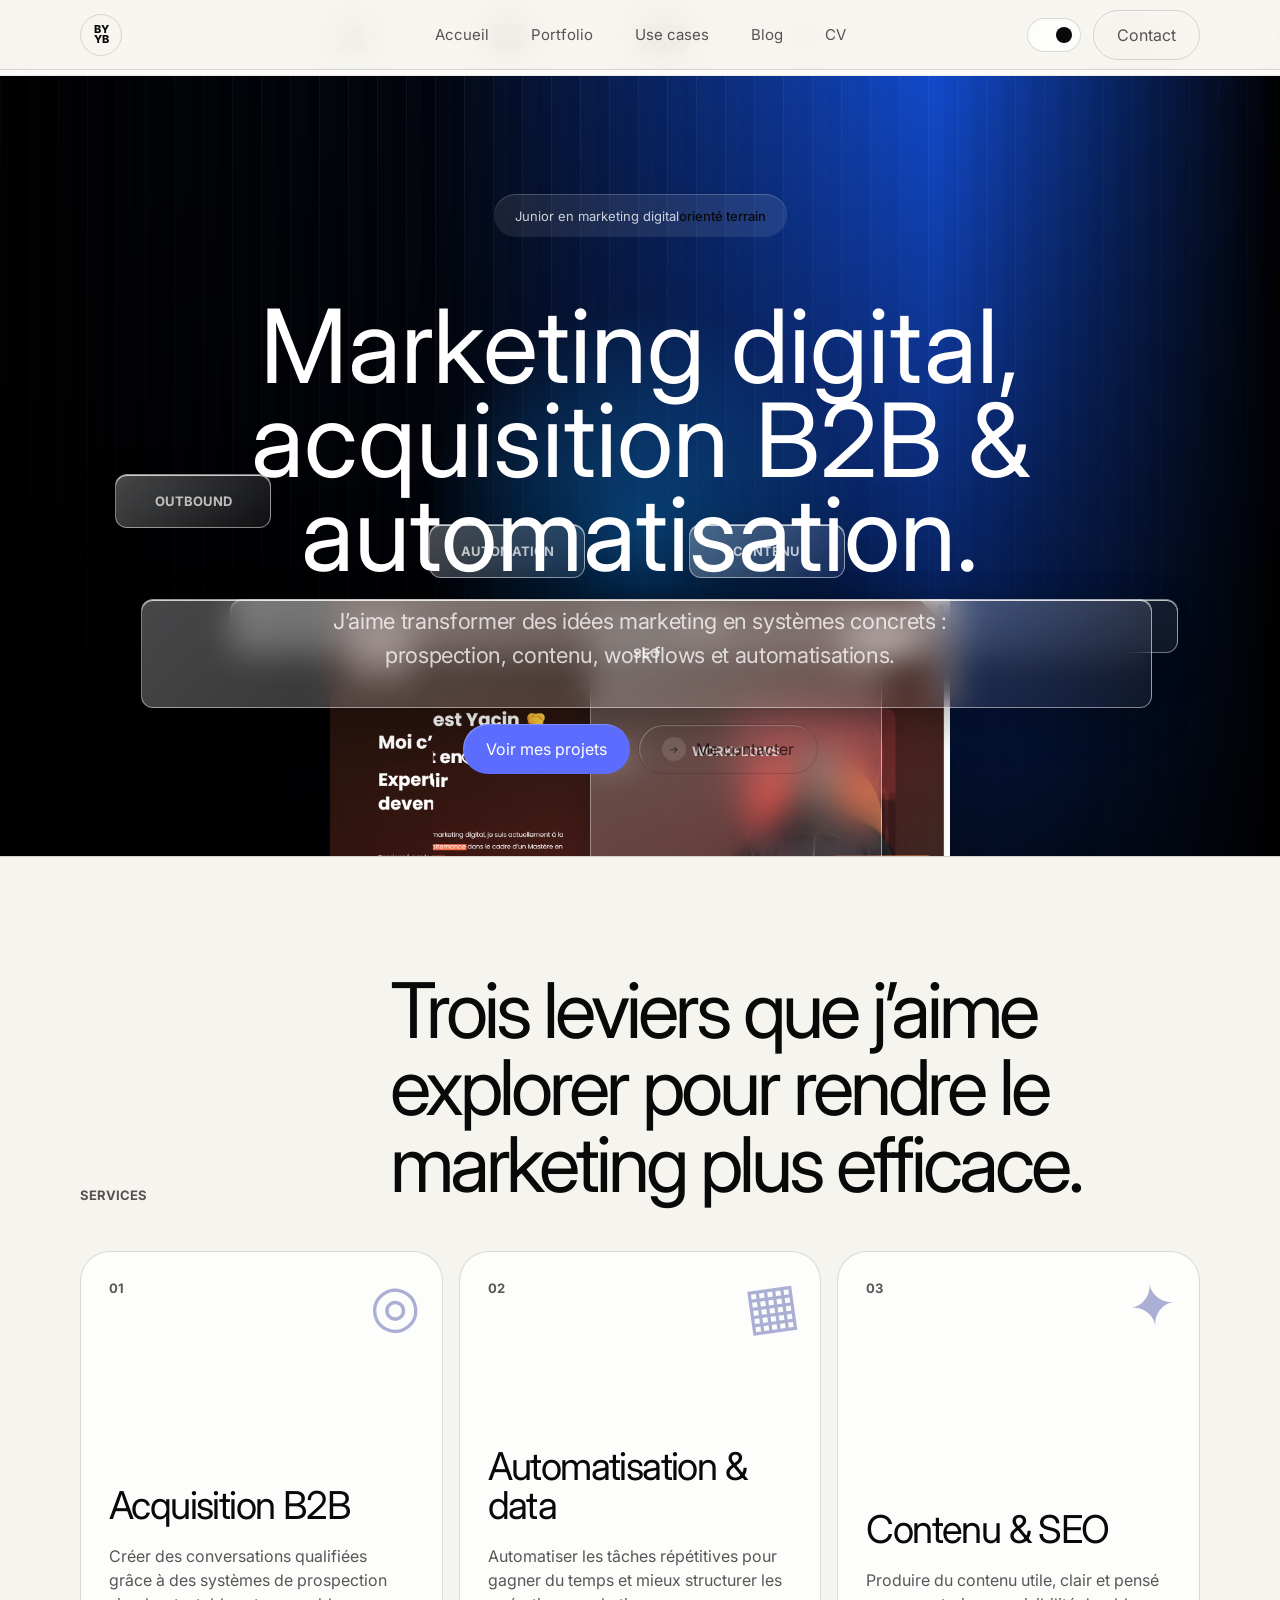
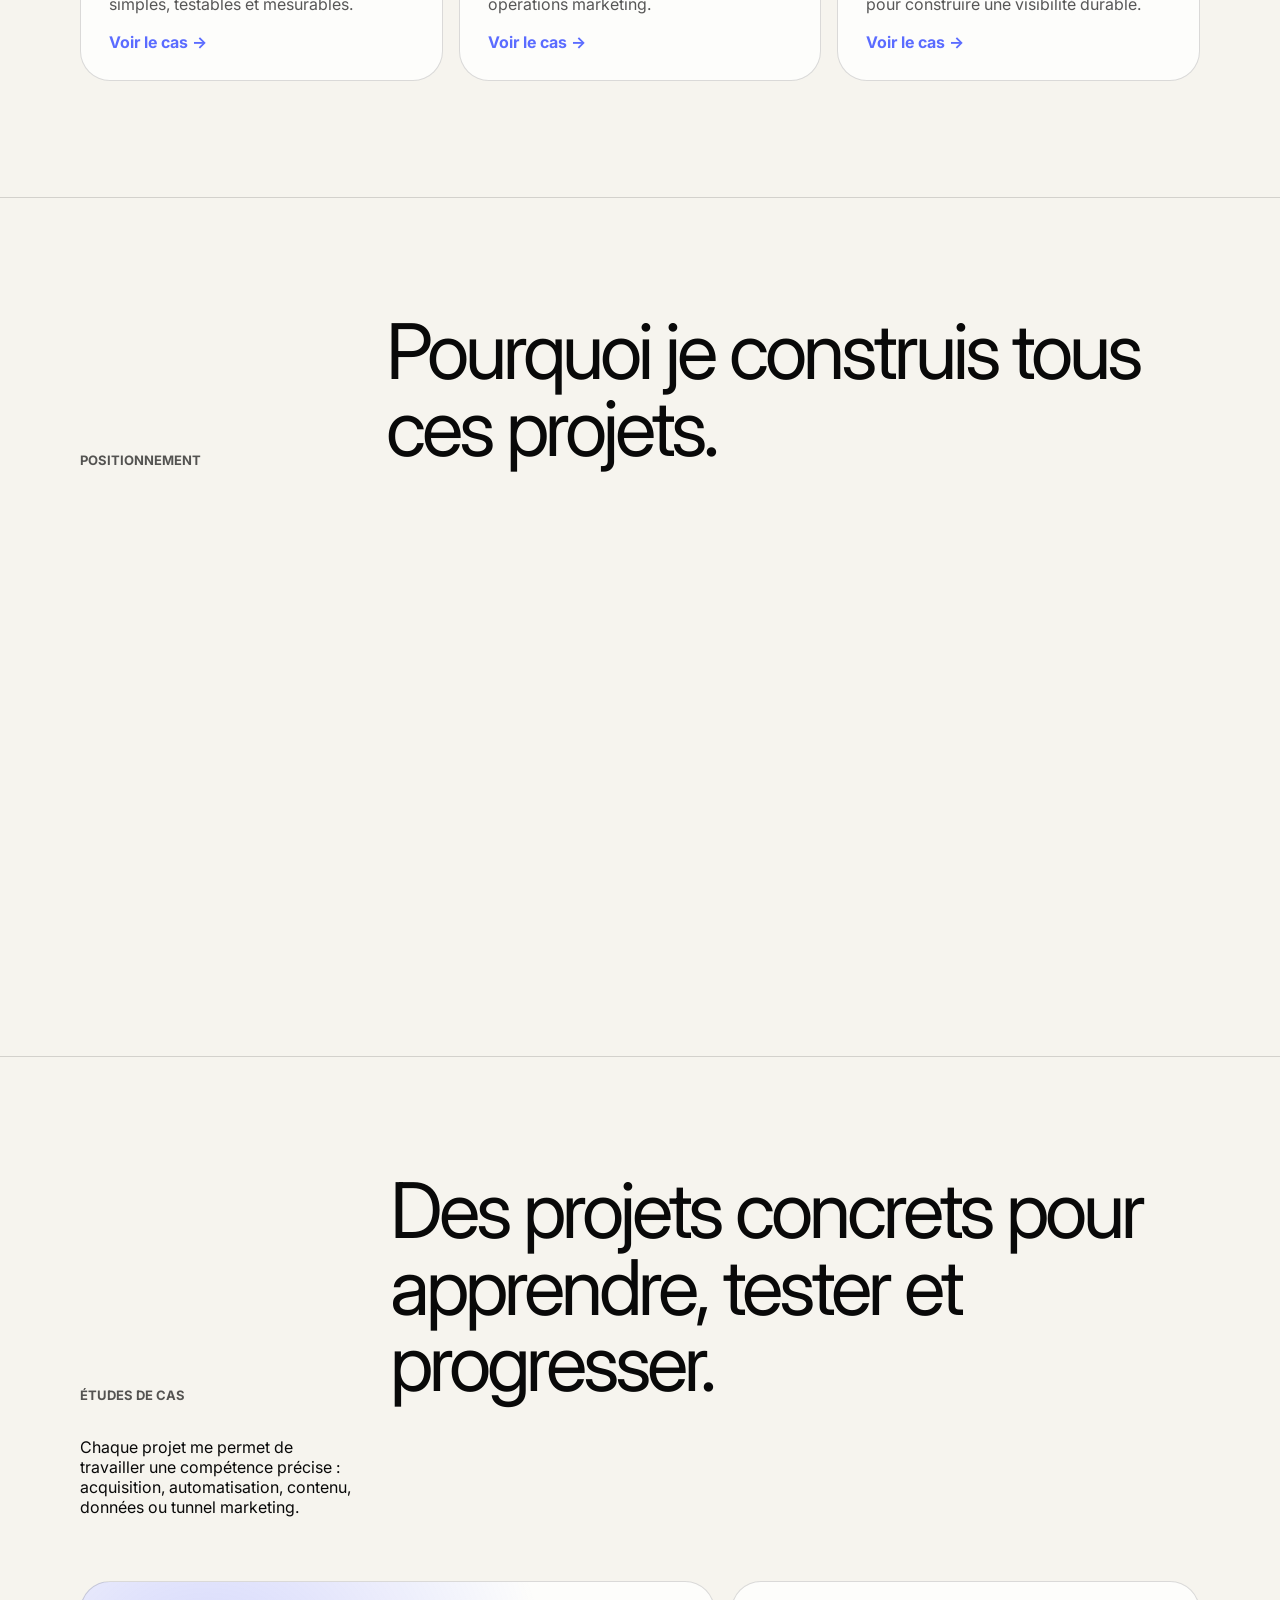
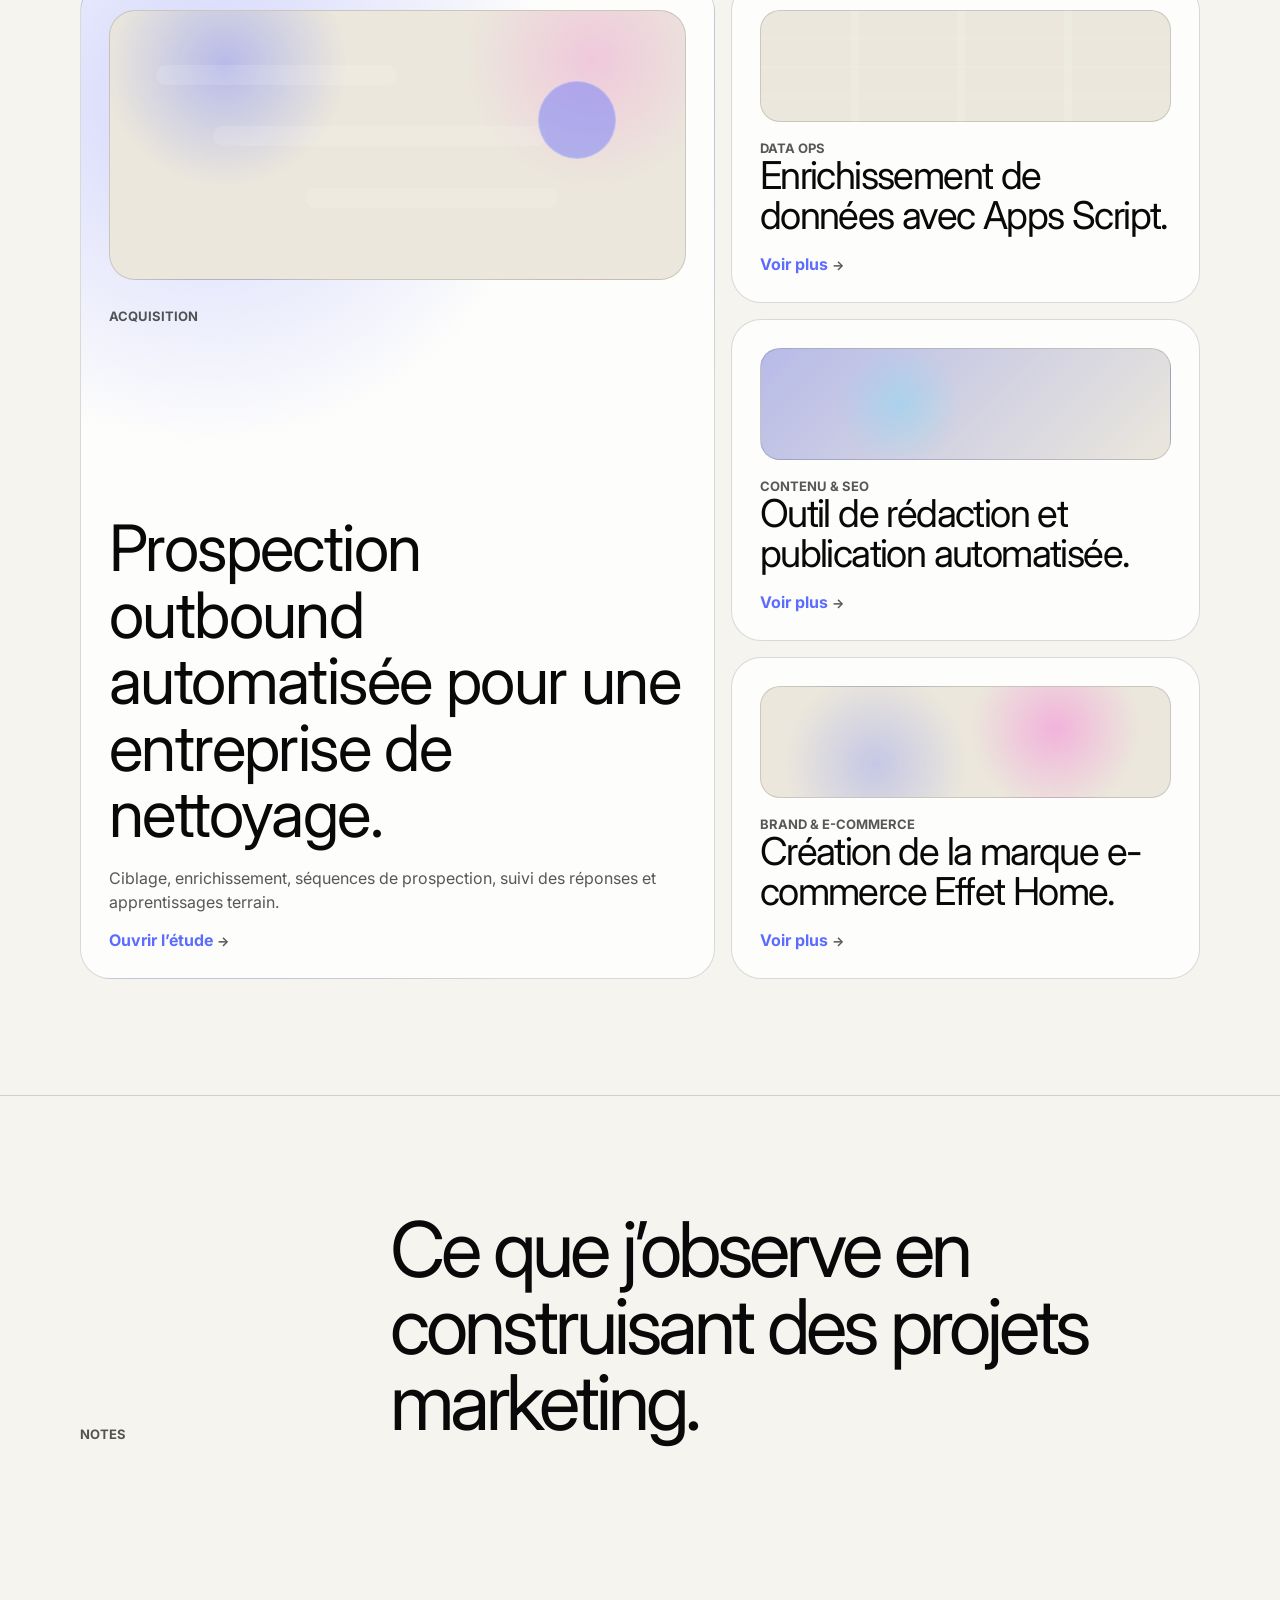
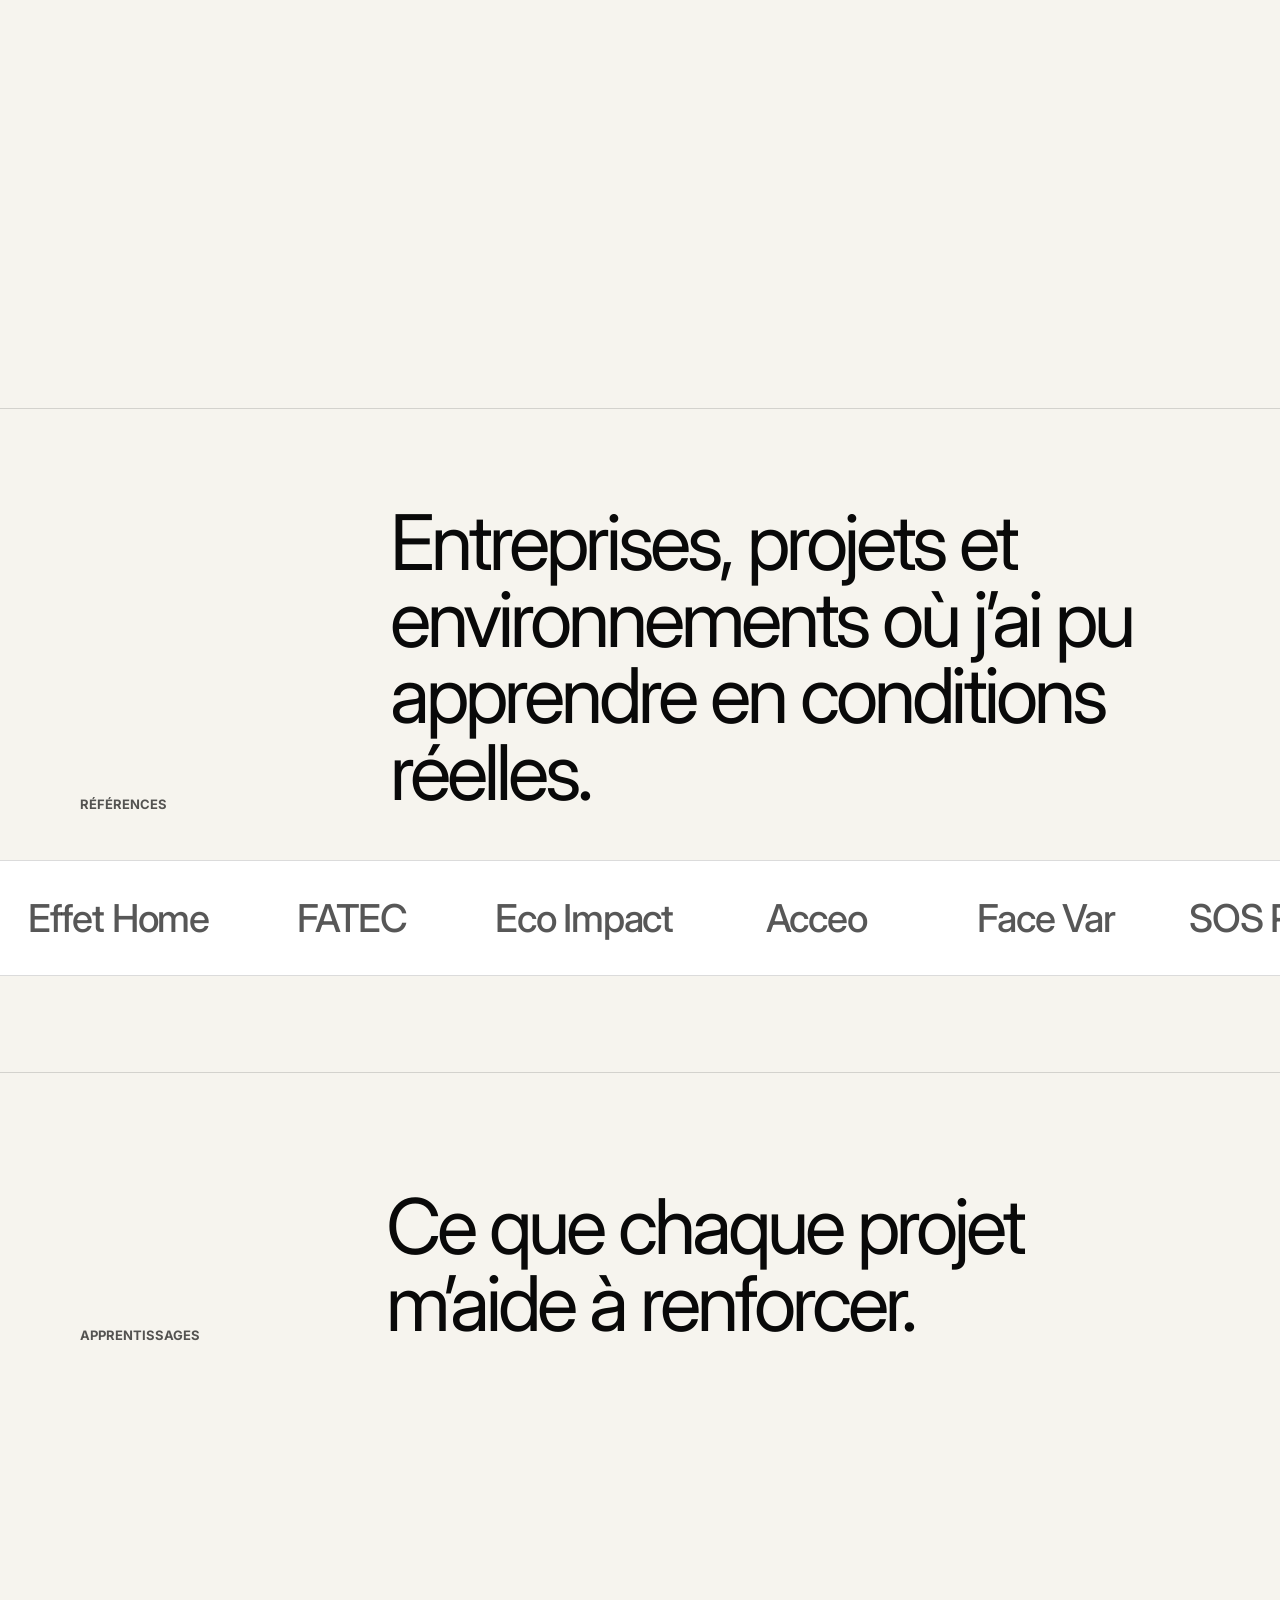
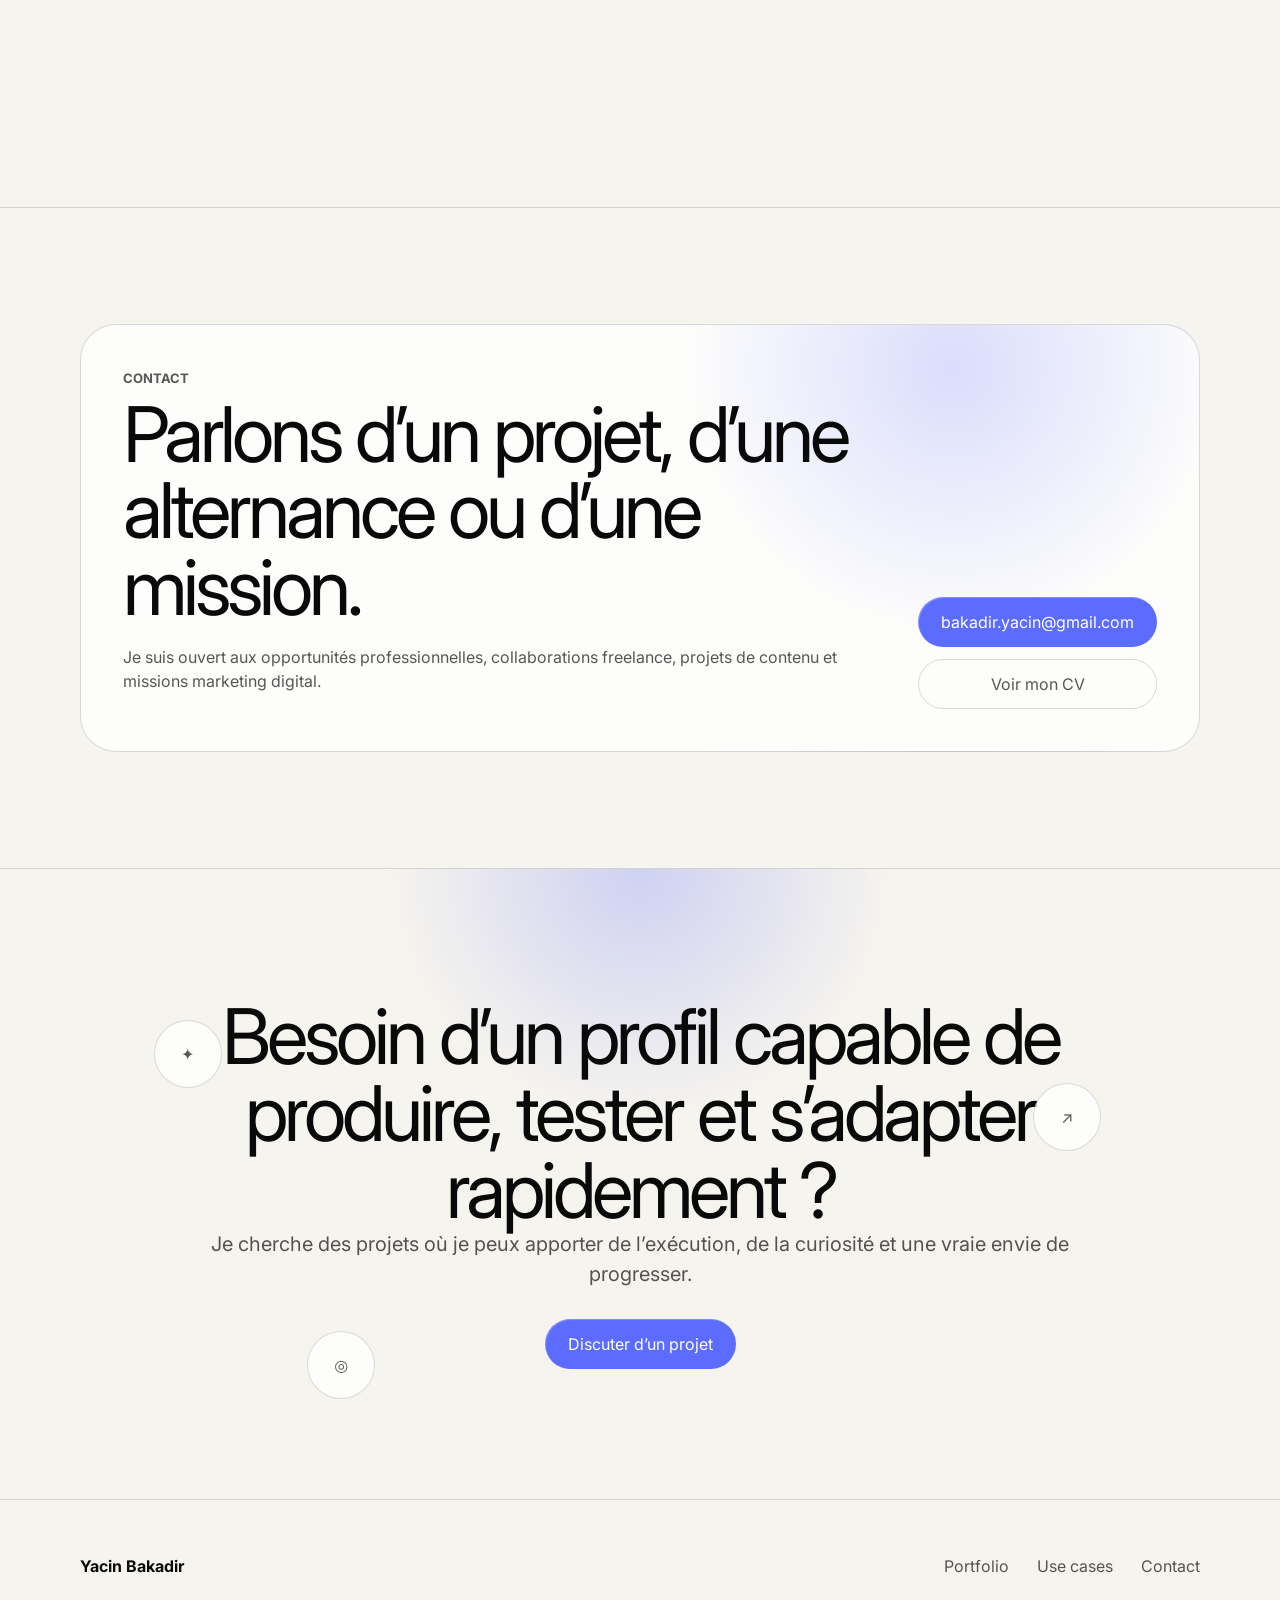
==== commit 159234c8: "Refresh portfolio home hero" ====
--- a/index.html
+++ b/index.html
@@ -3,8 +3,8 @@
 <head>
   <meta charset="UTF-8">
   <meta name="viewport" content="width=device-width, initial-scale=1.0">
-  <meta name="description" content="Portfolio de Yacin Bakadir, profil junior en marketing digital orienté contenu, acquisition B2B, automatisation et mise en valeur de l'expertise professionnelle.">
-  <title>Yacin Bakadir - Marketing, contenu & automatisation</title>
+  <meta name="description" content="Portfolio de Yacin Bakadir, profil junior en marketing digital orienté acquisition B2B, automatisation, contenu et exécution terrain.">
+  <title>Yacin Bakadir - Marketing digital, acquisition B2B & automatisation</title>
 
   <link rel="preconnect" href="https://fonts.googleapis.com">
   <link rel="preconnect" href="https://fonts.gstatic.com" crossorigin>
@@ -45,27 +45,184 @@
     }
 
     @keyframes logoScroll {
-      from {
-        transform: translateX(0);
+      from { transform: translateX(0); }
+      to { transform: translateX(-50%); }
+    }
+
+    .home-page .portfolio-hero {
+      position: relative;
+      min-height: 780px;
+      padding: 118px 22px 0;
+      overflow: hidden;
+      isolation: isolate;
+      color: #fff;
+      background: #02040a;
+      display: grid;
+      align-items: start;
+      justify-items: center;
+      text-align: center;
+    }
+
+    .home-page .portfolio-hero .home-hero-bg {
+      position: absolute;
+      inset: 0;
+      z-index: -3;
+      background:
+        radial-gradient(circle at 50% 58%, rgba(18, 147, 255, 0.72), transparent 28%),
+        linear-gradient(90deg, rgba(0, 0, 0, 0.92), rgba(1, 5, 16, 0.72) 34%, rgba(22, 92, 255, 0.82) 73%, rgba(0, 0, 0, 0.92)),
+        repeating-linear-gradient(90deg, rgba(255,255,255,0.22) 0 1px, rgba(255,255,255,0.03) 1px 16px, rgba(0,0,0,0.46) 16px 29px);
+    }
+
+    .home-page .portfolio-hero .home-hero-bg::after {
+      content: "";
+      position: absolute;
+      inset: 0;
+      background: linear-gradient(180deg, rgba(0,0,0,0.04), rgba(0,0,0,0.78));
+      pointer-events: none;
+    }
+
+    .home-page .portfolio-hero .hero-intro {
+      position: relative;
+      z-index: 3;
+      max-width: 920px;
+      display: grid;
+      justify-items: center;
+      gap: 22px;
+    }
+
+    .home-page .portfolio-hero .signup-chip {
+      color: rgba(255,255,255,0.78);
+      border-color: rgba(255,255,255,0.2);
+      background: rgba(255,255,255,0.09);
+      box-shadow: inset 0 1px 0 rgba(255,255,255,0.2);
+    }
+
+    .home-page .portfolio-hero h1 {
+      max-width: 920px;
+      margin: 0;
+      font-size: clamp(44px, 8vw, 104px);
+      line-height: 0.92;
+      letter-spacing: 0;
+    }
+
+    .home-page .portfolio-hero .hero-copy {
+      max-width: 680px;
+      margin: 0;
+      color: rgba(255,255,255,0.76);
+      font-size: clamp(17px, 2vw, 22px);
+      line-height: 1.55;
+    }
+
+    .home-page .portfolio-hero .hero-actions {
+      justify-content: center;
+    }
+
+    .home-page .portfolio-hero .portrait-card {
+      position: absolute;
+      z-index: 1;
+      left: 50%;
+      bottom: -46px;
+      width: min(620px, 84vw);
+      transform: translateX(-50%);
+      border: 0;
+      border-radius: 0;
+      box-shadow: none;
+      background: transparent;
+      padding: 0;
+    }
+
+    .home-page .portfolio-hero .portrait-media {
+      min-height: clamp(360px, 48vw, 590px);
+      background: transparent;
+      overflow: visible;
+    }
+
+    .home-page .portfolio-hero .portrait-media img {
+      width: 100%;
+      height: 100%;
+      object-fit: contain;
+      object-position: center bottom;
+      filter: drop-shadow(0 36px 64px rgba(0,0,0,0.62));
+    }
+
+    .home-page .portfolio-hero .portrait-caption {
+      display: none;
+    }
+
+    .home-page .portfolio-hero .visual-overlays,
+    .home-page .portfolio-hero .floating-symbols {
+      position: absolute;
+      inset: 0;
+      z-index: 2;
+      pointer-events: none;
+    }
+
+    .home-page .portfolio-hero .visual-overlays span,
+    .home-page .portfolio-hero .float-pill {
+      position: absolute;
+      min-width: 156px;
+      padding: 18px 26px;
+      border-radius: 12px;
+      color: rgba(255,255,255,0.7);
+      border: 1px solid rgba(255,255,255,0.45);
+      background: linear-gradient(135deg, rgba(255,255,255,0.28), rgba(255,255,255,0.06));
+      box-shadow: inset 0 1px 0 rgba(255,255,255,0.75), 0 14px 40px rgba(0,0,0,0.28);
+      backdrop-filter: blur(16px);
+      font-size: 13px;
+      font-weight: 700;
+      text-transform: uppercase;
+    }
+
+    .home-page .portfolio-hero .visual-overlays span:nth-child(1) { left: 16%; top: 36%; animation: floatSoft 7s ease-in-out infinite; }
+    .home-page .portfolio-hero .visual-overlays span:nth-child(2) { right: 17%; top: 36%; animation: floatSoft 7.5s ease-in-out infinite reverse; }
+    .home-page .portfolio-hero .visual-overlays span:nth-child(3) { right: 11%; top: 52%; animation: floatSoft 6.8s ease-in-out infinite; }
+    .home-page .portfolio-hero .pill-a { left: 9%; top: 51%; animation: floatSoft 8s ease-in-out infinite reverse; }
+    .home-page .portfolio-hero .pill-b { left: 18%; top: 67%; animation: floatSoft 7.2s ease-in-out infinite; }
+    .home-page .portfolio-hero .pill-c { right: 10%; top: 67%; animation: floatSoft 8.4s ease-in-out infinite; }
+    .home-page .portfolio-hero .float-orb { display: none; }
+
+    @keyframes floatSoft {
+      0%, 100% { transform: translate3d(0, 0, 0); }
+      50% { transform: translate3d(0, -14px, 0); }
+    }
+
+    @media (max-width: 900px) {
+      .home-page .portfolio-hero {
+        min-height: 760px;
+        padding-top: 92px;
       }
-      to {
-        transform: translateX(-50%);
+
+      .home-page .portfolio-hero .visual-overlays span,
+      .home-page .portfolio-hero .float-pill {
+        min-width: auto;
+        padding: 13px 18px;
+        font-size: 11px;
       }
+
+      .home-page .portfolio-hero .visual-overlays span:nth-child(1) { left: 5%; top: 49%; }
+      .home-page .portfolio-hero .visual-overlays span:nth-child(2) { right: 5%; top: 49%; }
+      .home-page .portfolio-hero .visual-overlays span:nth-child(3) { display: none; }
+      .home-page .portfolio-hero .pill-a { left: 8%; top: 63%; }
+      .home-page .portfolio-hero .pill-b { display: none; }
+      .home-page .portfolio-hero .pill-c { right: 8%; top: 63%; }
     }
 
     @media (max-width: 768px) {
-      .top-logo-strip {
-        padding: 14px 0;
+      .top-logo-strip { padding: 14px 0; }
+      .top-logo-track { gap: 36px; animation-duration: 22s; }
+      .top-logo-track img { height: 30px; max-width: 120px; }
+
+      .home-page .portfolio-hero {
+        min-height: 720px;
+        padding-inline: 18px;
       }
 
-      .top-logo-track {
-        gap: 36px;
-        animation-duration: 22s;
+      .home-page .portfolio-hero h1 {
+        font-size: clamp(40px, 13vw, 64px);
       }
 
-      .top-logo-track img {
-        height: 30px;
-        max-width: 120px;
+      .home-page .portfolio-hero .portrait-card {
+        width: min(560px, 104vw);
       }
     }
   </style>
@@ -101,7 +258,6 @@
       <img src="assets/logo-carrelage-bakadir.png" alt="Carrelage Bakadir">
       <img src="assets/logo-lcdc.png" alt="LCDC">
       <img src="assets/logo-optima.png" alt="Optima Toulon">
-
       <img src="assets/logo-acceo.png" alt="Acceo">
       <img src="assets/logo-fatec.png" alt="FATEC">
       <img src="assets/logo-eco-impact.png" alt="Éco Impact">
@@ -114,26 +270,22 @@
   </section>
 
   <main id="top">
-    <section class="home-hero centered-hero motion-block" aria-labelledby="home-title">
+    <section class="home-hero centered-hero motion-block portfolio-hero" aria-labelledby="home-title">
       <div class="home-hero-bg" aria-hidden="true"></div>
 
       <div class="floating-symbols" aria-hidden="true">
-        <span class="float-pill pill-a">Contenu</span>
-        <span class="float-pill pill-b">Outbound</span>
-        <span class="float-pill pill-c">Automatisation</span>
-        <span class="float-orb orb-a">↗</span>
-        <span class="float-orb orb-b">◎</span>
-        <span class="float-orb orb-c">✦</span>
+        <span class="float-pill pill-a">Outbound</span>
+        <span class="float-pill pill-b">Data</span>
+        <span class="float-pill pill-c">SEO</span>
       </div>
 
       <div class="hero-intro">
         <div class="signup-chip">Junior en marketing digital <strong>orienté terrain</strong></div>
 
-        <h1 id="home-title">Mettre en valeur l’expertise des professionnels grâce au marketing, au contenu et aux systèmes.</h1>
+        <h1 id="home-title">Marketing digital, acquisition B2B & automatisation.</h1>
 
         <p class="hero-copy">
-          J’aide à transformer des idées, des savoir-faire ou des problématiques métier en contenus clairs,
-          systèmes d’acquisition et workflows simples à utiliser.
+          J’aime transformer des idées marketing en systèmes concrets : prospection, contenu, workflows et automatisations.
         </p>
 
         <div class="hero-actions">
@@ -144,51 +296,51 @@
 
       <aside class="portrait-card hero-visual-card" aria-label="Portrait de Yacin Bakadir">
         <div class="visual-overlays" aria-hidden="true">
-          <span>CRM</span>
-          <span>SEO</span>
-          <span>Data</span>
+          <span>Automation</span>
+          <span>Contenu</span>
+          <span>Workflows</span>
         </div>
 
         <div class="portrait-media">
-          <img src="assets/squarespace-yacin.png" alt="Ancien portfolio de Yacin Bakadir, à remplacer par un portrait professionnel">
+          <img src="assets/squarespace-yacin.png" alt="Portrait ou aperçu de l'univers visuel de Yacin Bakadir">
         </div>
 
         <div class="portrait-caption">
           <span>Disponibilité</span>
           <strong>Marketing digital</strong>
-          <p>Contenu, acquisition, automatisation et mise en valeur de l’expertise professionnelle.</p>
+          <p>Acquisition, contenu, automatisation et apprentissage rapide.</p>
         </div>
       </aside>
     </section>
 
     <section class="home-section features-section motion-block" aria-labelledby="features-title">
       <div class="home-section-heading">
-        <span>Ce que je travaille</span>
-        <h2 id="features-title">Les problèmes marketing et opérationnels que j’aime résoudre.</h2>
+        <span>Services</span>
+        <h2 id="features-title">Trois leviers que j’aime explorer pour rendre le marketing plus efficace.</h2>
       </div>
 
       <div class="feature-list">
         <a class="feature-card" href="case-outbound-nettoyage.html">
           <div class="card-icon" aria-hidden="true">◎</div>
           <span>01</span>
-          <h3>Créer plus de conversations qualifiées</h3>
-          <p>Structurer des systèmes de prospection simples, mesurables et adaptés à une cible précise.</p>
+          <h3>Acquisition B2B</h3>
+          <p>Créer des conversations qualifiées grâce à des systèmes de prospection simples, testables et mesurables.</p>
           <strong>Voir le cas <span aria-hidden="true">→</span></strong>
         </a>
 
         <a class="feature-card" href="case-data-enrichment.html">
           <div class="card-icon" aria-hidden="true">▦</div>
           <span>02</span>
-          <h3>Réduire les tâches répétitives</h3>
-          <p>Créer des workflows pour gagner du temps, organiser les données et fluidifier les opérations marketing.</p>
+          <h3>Automatisation & data</h3>
+          <p>Automatiser les tâches répétitives pour gagner du temps et mieux structurer les opérations marketing.</p>
           <strong>Voir le cas <span aria-hidden="true">→</span></strong>
         </a>
 
         <a class="feature-card" href="case-seo-automation.html">
           <div class="card-icon" aria-hidden="true">✦</div>
           <span>03</span>
-          <h3>Transformer une expertise en contenu visible</h3>
-          <p>Mettre en forme les idées d’un professionnel pour les rendre plus claires, utiles et attractives.</p>
+          <h3>Contenu & SEO</h3>
+          <p>Produire du contenu utile, clair et pensé pour construire une visibilité durable.</p>
           <strong>Voir le cas <span aria-hidden="true">→</span></strong>
         </a>
       </div>
@@ -197,26 +349,26 @@
     <section class="home-section advantages-section motion-block" aria-labelledby="advantages-title">
       <div class="home-section-heading compact-heading">
         <span>Positionnement</span>
-        <h2 id="advantages-title">Pourquoi je construis autant de projets.</h2>
+        <h2 id="advantages-title">Pourquoi je construis tous ces projets.</h2>
       </div>
 
       <div class="advantage-grid">
         <article>
-          <span>Clarté</span>
-          <h3>J’aime rendre les idées plus faciles à comprendre.</h3>
-          <p>Un bon contenu ne sert pas juste à publier. Il aide une personne à mieux expliquer ce qu’elle sait faire.</p>
+          <span>Authenticité</span>
+          <h3>Je ne cherche pas à vendre une image d’expert.</h3>
+          <p>Ce qui m’intéresse, c’est comprendre les problèmes, construire des systèmes utiles et améliorer les résultats progressivement.</p>
         </article>
 
         <article>
           <span>Exécution</span>
-          <h3>Je préfère construire plutôt que rester dans la théorie.</h3>
-          <p>Chaque projet est une occasion de tester, produire, mesurer et améliorer progressivement.</p>
+          <h3>J’aime produire, tester et apprendre vite.</h3>
+          <p>Chaque projet est une occasion de passer de l’idée au concret, puis d’observer ce qui fonctionne vraiment.</p>
         </article>
 
         <article>
           <span>Progression</span>
           <h3>Je suis junior, mais déjà dans le concret.</h3>
-          <p>Je ne cherche pas à vendre une image d’expert. Je montre ce que je construis, ce que j’apprends et comment je progresse.</p>
+          <p>Je documente ce que je construis, ce que j’apprends et comment j’améliore mes systèmes au fil des projets.</p>
         </article>
       </div>
     </section>
@@ -224,8 +376,8 @@
     <section class="home-section case-preview-section motion-block" aria-labelledby="cases-title">
       <div class="home-section-heading">
         <span>Études de cas</span>
-        <h2 id="cases-title">Des projets pour tester des idées en conditions réelles.</h2>
-        <p>Chaque projet me permet de travailler une compétence précise : contenu, acquisition, automatisation, données ou stratégie marketing.</p>
+        <h2 id="cases-title">Des projets concrets pour apprendre, tester et progresser.</h2>
+        <p>Chaque projet me permet de travailler une compétence précise : acquisition, automatisation, contenu, données ou tunnel marketing.</p>
       </div>
 
       <div class="case-preview-grid">
@@ -234,29 +386,29 @@
             <i></i><i></i><i></i><i></i>
           </div>
           <span>Acquisition</span>
-          <h3>Construire un système outbound pour comprendre ce qui génère vraiment des réponses.</h3>
-          <p>Ciblage, enrichissement, séquences de prospection, suivi des réponses et amélioration progressive du message.</p>
+          <h3>Prospection outbound automatisée pour une entreprise de nettoyage.</h3>
+          <p>Ciblage, enrichissement, séquences de prospection, suivi des réponses et apprentissages terrain.</p>
           <strong>Ouvrir l’étude <span aria-hidden="true">→</span></strong>
         </a>
 
         <a class="case-preview-card" href="case-data-enrichment.html">
           <div class="mini-art data-art" aria-hidden="true"></div>
           <span>Data ops</span>
-          <h3>Automatiser l’enrichissement de données avec Apps Script.</h3>
+          <h3>Enrichissement de données avec Apps Script.</h3>
           <strong>Voir plus <span aria-hidden="true">→</span></strong>
         </a>
 
         <a class="case-preview-card" href="case-seo-automation.html">
           <div class="mini-art seo-art" aria-hidden="true"></div>
           <span>Contenu & SEO</span>
-          <h3>Créer un outil pour produire et organiser du contenu plus vite.</h3>
+          <h3>Outil de rédaction et publication automatisée.</h3>
           <strong>Voir plus <span aria-hidden="true">→</span></strong>
         </a>
 
         <a class="case-preview-card" href="case-effet-home.html">
           <div class="mini-art brand-art" aria-hidden="true"></div>
           <span>Brand & e-commerce</span>
-          <h3>Créer une marque e-commerce et construire ses premiers contenus.</h3>
+          <h3>Création de la marque e-commerce Effet Home.</h3>
           <strong>Voir plus <span aria-hidden="true">→</span></strong>
         </a>
       </div>
@@ -285,8 +437,8 @@
 
         <a href="blog.html">
           <i class="post-mark" aria-hidden="true"></i>
-          <span>Contenu</span>
-          <h3>Comment rendre visible l’expertise d’un professionnel.</h3>
+          <span>Portfolio</span>
+          <h3>Montrer son potentiel sans surcharger son parcours.</h3>
           <strong>Lire <span aria-hidden="true">→</span></strong>
         </a>
       </div>
@@ -309,7 +461,6 @@
           <span>Carrelage Bakadir</span>
           <span>LCDC</span>
           <span>Optima Toulon</span>
-
           <span>Effet Home</span>
           <span>FATEC</span>
           <span>Eco Impact</span>
@@ -369,7 +520,7 @@
         <span>◎</span>
       </div>
 
-      <h2>Besoin d’un profil capable de produire, tester et mettre en valeur une expertise ?</h2>
+      <h2>Besoin d’un profil capable de produire, tester et s’adapter rapidement ?</h2>
       <p>Je cherche des projets où je peux apporter de l’exécution, de la curiosité et une vraie envie de progresser.</p>
       <a class="pill primary" href="contact.html">Discuter d’un projet</a>
     </section>
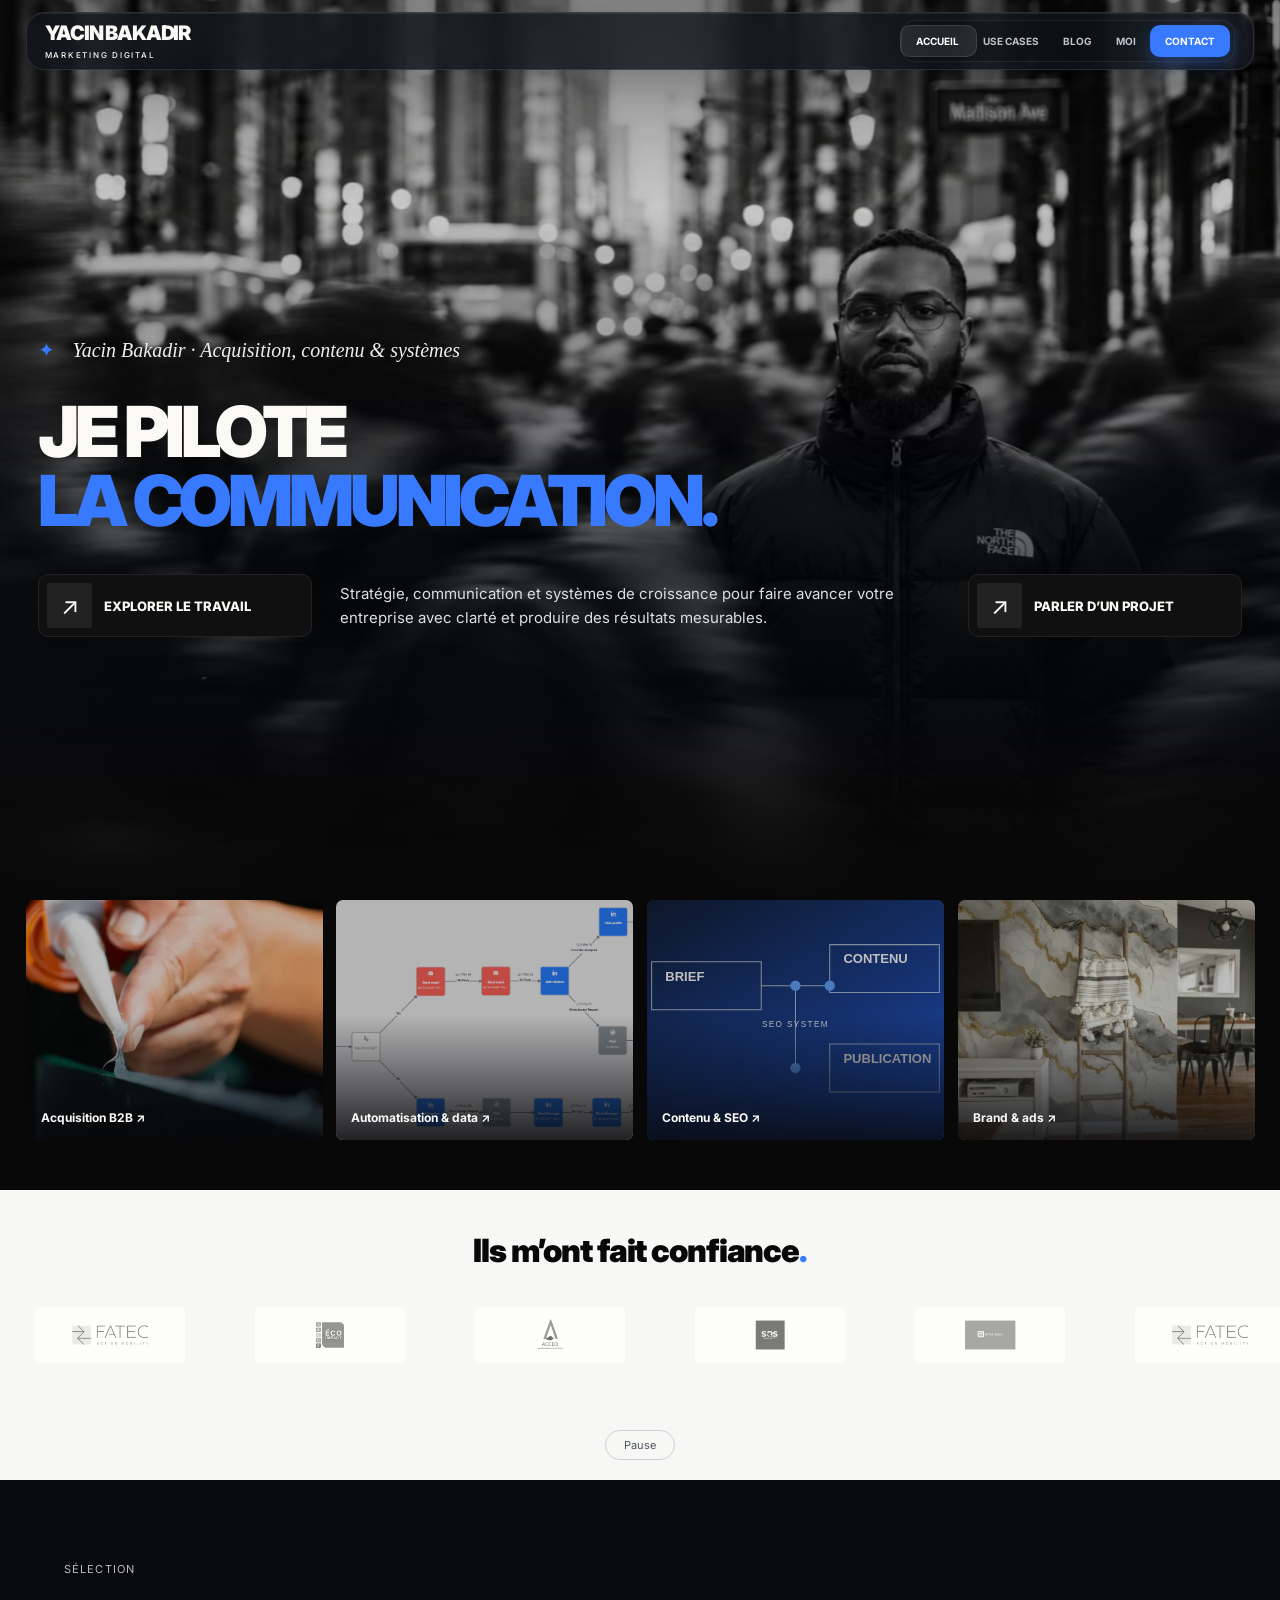
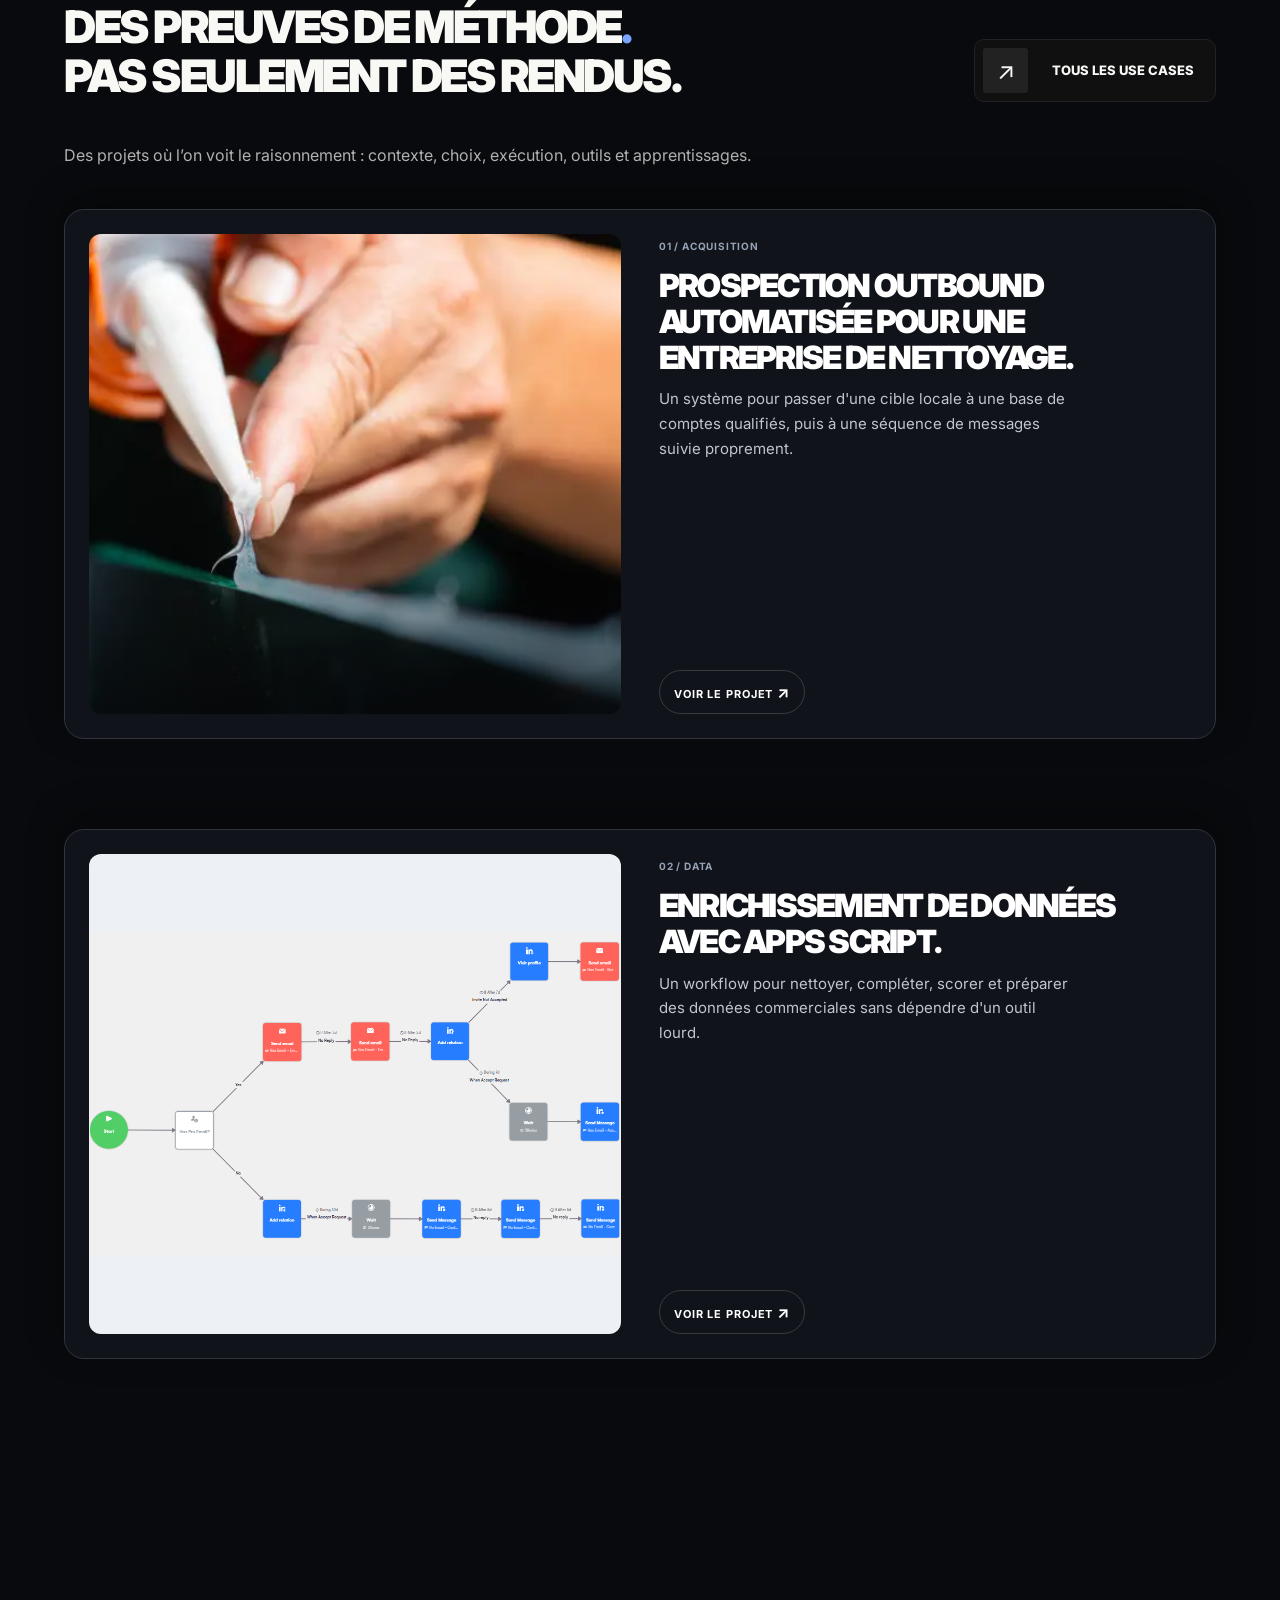
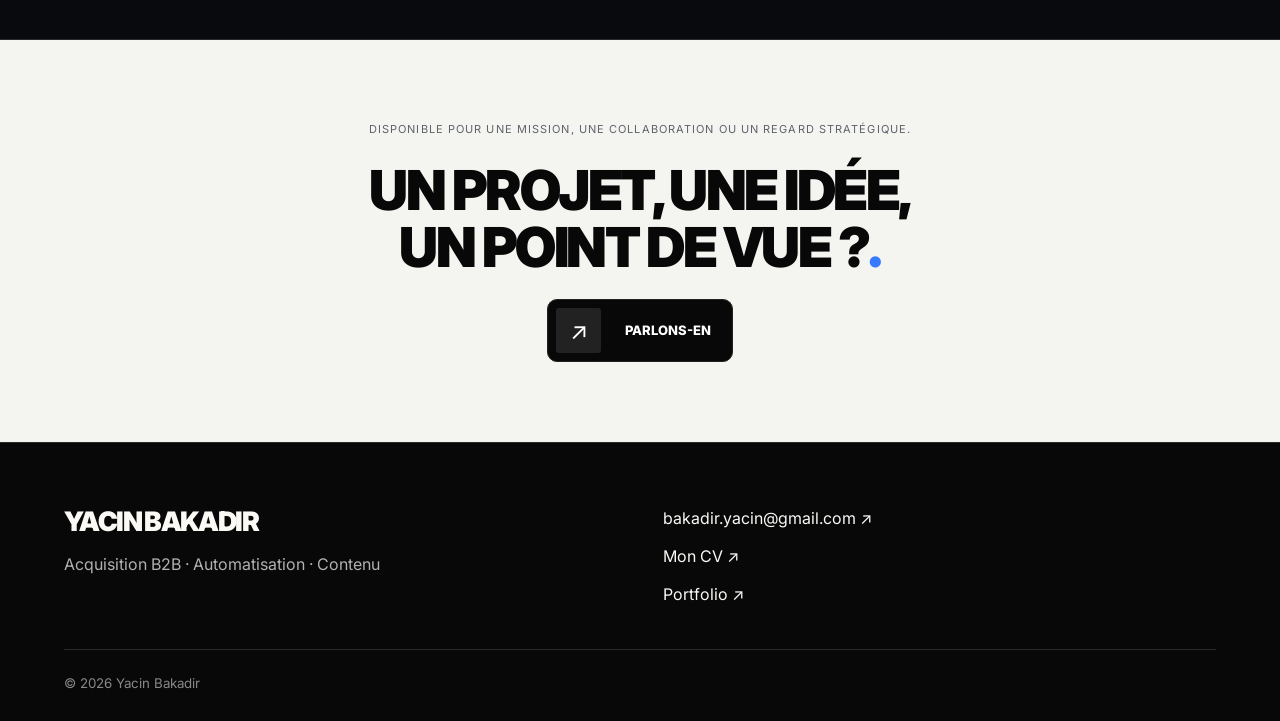
==== commit 1fea0755: "Publish redesigned portfolio and case studies" ====
--- a/index.html
+++ b/index.html
@@ -1,540 +1,17 @@
-<!DOCTYPE html>
-<html lang="fr">
-<head>
-  <meta charset="UTF-8">
-  <meta name="viewport" content="width=device-width, initial-scale=1.0">
-  <meta name="description" content="Portfolio de Yacin Bakadir, profil junior en marketing digital orienté acquisition B2B, automatisation, contenu et exécution terrain.">
-  <title>Yacin Bakadir - Marketing digital, acquisition B2B & automatisation</title>
+<!doctype html><html lang="fr"><head><meta charset="utf-8"><meta name="viewport" content="width=device-width, initial-scale=1"><title>Yacin Bakadir — Marketing digital & acquisition B2B</title><meta name="description" content="Acquisition B2B, automatisation et contenu : découvrez les projets et la méthode de Yacin Bakadir."><meta property="og:title" content="Yacin Bakadir — Marketing digital & acquisition B2B"><meta property="og:description" content="Acquisition B2B, automatisation et contenu : découvrez les projets et la méthode de Yacin Bakadir."><meta property="og:type" content="website"><meta name="twitter:card" content="summary"><link rel="preconnect" href="https://fonts.googleapis.com"><link rel="preconnect" href="https://fonts.gstatic.com" crossorigin><link href="https://fonts.googleapis.com/css2?family=Inter:wght@400;500;600;700;800;900&display=swap" rel="stylesheet"><link rel="stylesheet" href="studio.css"><link rel="stylesheet" href="launch-polish.css?v=2"></head><body><a class="skip-link" href="#content">Aller au contenu</a><header class="site-header"><a class="wordmark" href="index.html">YACIN BAKADIR<span>MARKETING DIGITAL</span></a><button class="menu-toggle" aria-expanded="false" aria-controls="navigation">Menu <span aria-hidden="true">＋</span></button><nav id="navigation" aria-label="Navigation principale"><a href="index.html" aria-current="page">Accueil</a><a href="use-cases.html">Use cases</a><a href="blog.html">Blog</a><a href="moi.html">Moi</a><a href="contact.html">Contact</a></nav></header><main id="content">
+<section class="studio-hero"><img class="hero-image" src="assets/hero-yacin-motion.jpg" alt="" fetchpriority="high"><div class="hero-shade"></div><div class="hero-content"><p class="hero-eyebrow"><span>✦</span> Yacin Bakadir · Marketing systems</p><h1>Je fais avancer<br>les idées<span class="red-dot">.</span></h1><div class="hero-bottom"><a class="action" href="use-cases.html"><i>↗</i> Explorer le travail</a><p>Acquisition B2B, automatisation et contenu : je transforme un objectif flou en système concret, testable et mesurable.</p><a class="action" href="contact.html"><i>↗</i> Parler d’un projet</a></div></div></section>
+<section class="project-ribbon" aria-label="Aperçus des projets"><a href="case-outbound-nettoyage.html"><img src="assets/case-sos-proprete.png" alt="SOS Propreté" loading="lazy"><span>Acquisition B2B ↗</span></a><a href="case-data-enrichment.html"><img src="assets/case-data-enrichment.png" alt="Enrichissement de données" loading="lazy"><span>Automatisation & data ↗</span></a><a href="case-seo-automation.html"><img src="assets/service-seo.svg" alt="Automatisation SEO" loading="lazy"><span>Contenu & SEO ↗</span></a><a href="case-effet-home.html"><img src="assets/case-effet-home-interior.jpg" alt="Effet Home" loading="lazy"><span>Brand & ads ↗</span></a></section>
+<section class="references section"><p class="eyebrow">Environnements</p><h2>Ils m’ont fait confiance<span>.</span></h2><div class="brand-row"><img src="assets/logo-fatec.png" alt="FATEC" loading="lazy"><img src="assets/logo-eco-impact.png" alt="Eco Impact" loading="lazy"><img src="assets/logo-acceo.png" alt="ACCEO" loading="lazy"><img src="assets/logo-sos-proprete.png" alt="SOS Propreté" loading="lazy"><img src="assets/logo-effet-home.png" alt="Effet Home" loading="lazy"></div></section>
 
-  <link rel="preconnect" href="https://fonts.googleapis.com">
-  <link rel="preconnect" href="https://fonts.gstatic.com" crossorigin>
-  <link href="https://fonts.googleapis.com/css2?family=Inter:wght@400;500;600;700;800&display=swap" rel="stylesheet">
-  <link rel="stylesheet" href="styles.css">
 
-  <style>
-    .top-logo-strip {
-      width: 100%;
-      overflow: hidden;
-      border-top: 1px solid rgba(0, 0, 0, 0.06);
-      border-bottom: 1px solid rgba(0, 0, 0, 0.06);
-      background: rgba(255, 255, 255, 0.65);
-      backdrop-filter: blur(12px);
-      padding: 18px 0;
-    }
-
-    .top-logo-track {
-      display: flex;
-      align-items: center;
-      gap: 56px;
-      width: max-content;
-      animation: logoScroll 28s linear infinite;
-    }
-
-    .top-logo-track img {
-      height: 38px;
-      max-width: 150px;
-      object-fit: contain;
-      filter: grayscale(1);
-      opacity: 0.72;
-      transition: 0.25s ease;
-    }
-
-    .top-logo-track img:hover {
-      filter: grayscale(0);
-      opacity: 1;
-    }
-
-    @keyframes logoScroll {
-      from { transform: translateX(0); }
-      to { transform: translateX(-50%); }
-    }
-
-    .home-page .portfolio-hero {
-      position: relative;
-      min-height: 780px;
-      padding: 118px 22px 0;
-      overflow: hidden;
-      isolation: isolate;
-      color: #fff;
-      background: #02040a;
-      display: grid;
-      align-items: start;
-      justify-items: center;
-      text-align: center;
-    }
-
-    .home-page .portfolio-hero .home-hero-bg {
-      position: absolute;
-      inset: 0;
-      z-index: -3;
-      background:
-        radial-gradient(circle at 50% 58%, rgba(18, 147, 255, 0.72), transparent 28%),
-        linear-gradient(90deg, rgba(0, 0, 0, 0.92), rgba(1, 5, 16, 0.72) 34%, rgba(22, 92, 255, 0.82) 73%, rgba(0, 0, 0, 0.92)),
-        repeating-linear-gradient(90deg, rgba(255,255,255,0.22) 0 1px, rgba(255,255,255,0.03) 1px 16px, rgba(0,0,0,0.46) 16px 29px);
-    }
-
-    .home-page .portfolio-hero .home-hero-bg::after {
-      content: "";
-      position: absolute;
-      inset: 0;
-      background: linear-gradient(180deg, rgba(0,0,0,0.04), rgba(0,0,0,0.78));
-      pointer-events: none;
-    }
-
-    .home-page .portfolio-hero .hero-intro {
-      position: relative;
-      z-index: 3;
-      max-width: 920px;
-      display: grid;
-      justify-items: center;
-      gap: 22px;
-    }
-
-    .home-page .portfolio-hero .signup-chip {
-      color: rgba(255,255,255,0.78);
-      border-color: rgba(255,255,255,0.2);
-      background: rgba(255,255,255,0.09);
-      box-shadow: inset 0 1px 0 rgba(255,255,255,0.2);
-    }
-
-    .home-page .portfolio-hero h1 {
-      max-width: 920px;
-      margin: 0;
-      font-size: clamp(44px, 8vw, 104px);
-      line-height: 0.92;
-      letter-spacing: 0;
-    }
-
-    .home-page .portfolio-hero .hero-copy {
-      max-width: 680px;
-      margin: 0;
-      color: rgba(255,255,255,0.76);
-      font-size: clamp(17px, 2vw, 22px);
-      line-height: 1.55;
-    }
-
-    .home-page .portfolio-hero .hero-actions {
-      justify-content: center;
-    }
-
-    .home-page .portfolio-hero .portrait-card {
-      position: absolute;
-      z-index: 1;
-      left: 50%;
-      bottom: -46px;
-      width: min(620px, 84vw);
-      transform: translateX(-50%);
-      border: 0;
-      border-radius: 0;
-      box-shadow: none;
-      background: transparent;
-      padding: 0;
-    }
-
-    .home-page .portfolio-hero .portrait-media {
-      min-height: clamp(360px, 48vw, 590px);
-      background: transparent;
-      overflow: visible;
-    }
-
-    .home-page .portfolio-hero .portrait-media img {
-      width: 100%;
-      height: 100%;
-      object-fit: contain;
-      object-position: center bottom;
-      filter: drop-shadow(0 36px 64px rgba(0,0,0,0.62));
-    }
-
-    .home-page .portfolio-hero .portrait-caption {
-      display: none;
-    }
-
-    .home-page .portfolio-hero .visual-overlays,
-    .home-page .portfolio-hero .floating-symbols {
-      position: absolute;
-      inset: 0;
-      z-index: 2;
-      pointer-events: none;
-    }
-
-    .home-page .portfolio-hero .visual-overlays span,
-    .home-page .portfolio-hero .float-pill {
-      position: absolute;
-      min-width: 156px;
-      padding: 18px 26px;
-      border-radius: 12px;
-      color: rgba(255,255,255,0.7);
-      border: 1px solid rgba(255,255,255,0.45);
-      background: linear-gradient(135deg, rgba(255,255,255,0.28), rgba(255,255,255,0.06));
-      box-shadow: inset 0 1px 0 rgba(255,255,255,0.75), 0 14px 40px rgba(0,0,0,0.28);
-      backdrop-filter: blur(16px);
-      font-size: 13px;
-      font-weight: 700;
-      text-transform: uppercase;
-    }
-
-    .home-page .portfolio-hero .visual-overlays span:nth-child(1) { left: 16%; top: 36%; animation: floatSoft 7s ease-in-out infinite; }
-    .home-page .portfolio-hero .visual-overlays span:nth-child(2) { right: 17%; top: 36%; animation: floatSoft 7.5s ease-in-out infinite reverse; }
-    .home-page .portfolio-hero .visual-overlays span:nth-child(3) { right: 11%; top: 52%; animation: floatSoft 6.8s ease-in-out infinite; }
-    .home-page .portfolio-hero .pill-a { left: 9%; top: 51%; animation: floatSoft 8s ease-in-out infinite reverse; }
-    .home-page .portfolio-hero .pill-b { left: 18%; top: 67%; animation: floatSoft 7.2s ease-in-out infinite; }
-    .home-page .portfolio-hero .pill-c { right: 10%; top: 67%; animation: floatSoft 8.4s ease-in-out infinite; }
-    .home-page .portfolio-hero .float-orb { display: none; }
-
-    @keyframes floatSoft {
-      0%, 100% { transform: translate3d(0, 0, 0); }
-      50% { transform: translate3d(0, -14px, 0); }
-    }
-
-    @media (max-width: 900px) {
-      .home-page .portfolio-hero {
-        min-height: 760px;
-        padding-top: 92px;
-      }
-
-      .home-page .portfolio-hero .visual-overlays span,
-      .home-page .portfolio-hero .float-pill {
-        min-width: auto;
-        padding: 13px 18px;
-        font-size: 11px;
-      }
-
-      .home-page .portfolio-hero .visual-overlays span:nth-child(1) { left: 5%; top: 49%; }
-      .home-page .portfolio-hero .visual-overlays span:nth-child(2) { right: 5%; top: 49%; }
-      .home-page .portfolio-hero .visual-overlays span:nth-child(3) { display: none; }
-      .home-page .portfolio-hero .pill-a { left: 8%; top: 63%; }
-      .home-page .portfolio-hero .pill-b { display: none; }
-      .home-page .portfolio-hero .pill-c { right: 8%; top: 63%; }
-    }
-
-    @media (max-width: 768px) {
-      .top-logo-strip { padding: 14px 0; }
-      .top-logo-track { gap: 36px; animation-duration: 22s; }
-      .top-logo-track img { height: 30px; max-width: 120px; }
-
-      .home-page .portfolio-hero {
-        min-height: 720px;
-        padding-inline: 18px;
-      }
-
-      .home-page .portfolio-hero h1 {
-        font-size: clamp(40px, 13vw, 64px);
-      }
-
-      .home-page .portfolio-hero .portrait-card {
-        width: min(560px, 104vw);
-      }
-    }
-  </style>
-</head>
-
-<body class="home-page">
-  <header class="topbar">
-    <a class="logo" href="index.html" aria-label="Accueil">BY<br>YB</a>
-
-    <nav aria-label="Navigation principale">
-      <a href="index.html">Accueil</a>
-      <a href="portfolio.html">Portfolio</a>
-      <a href="use-cases.html">Use cases</a>
-      <a href="blog.html">Blog</a>
-      <a href="cv.html">CV</a>
-    </nav>
-
-    <div class="nav-actions">
-      <button class="theme-toggle" type="button" aria-label="Changer le thème" data-theme-toggle>
-        <span class="theme-toggle-track"><span class="theme-toggle-dot"></span></span>
-      </button>
-      <a class="pill ghost" href="contact.html">Contact</a>
-    </div>
-  </header>
-
-  <section class="top-logo-strip" aria-label="Références et projets">
-    <div class="top-logo-track">
-      <img src="assets/logo-acceo.png" alt="Acceo">
-      <img src="assets/logo-fatec.png" alt="FATEC">
-      <img src="assets/logo-eco-impact.png" alt="Éco Impact">
-      <img src="assets/logo-sos-proprete.png" alt="SOS Propreté">
-      <img src="assets/logo-effet-home.png" alt="Effet Home">
-      <img src="assets/logo-carrelage-bakadir.png" alt="Carrelage Bakadir">
-      <img src="assets/logo-lcdc.png" alt="LCDC">
-      <img src="assets/logo-optima.png" alt="Optima Toulon">
-      <img src="assets/logo-acceo.png" alt="Acceo">
-      <img src="assets/logo-fatec.png" alt="FATEC">
-      <img src="assets/logo-eco-impact.png" alt="Éco Impact">
-      <img src="assets/logo-sos-proprete.png" alt="SOS Propreté">
-      <img src="assets/logo-effet-home.png" alt="Effet Home">
-      <img src="assets/logo-carrelage-bakadir.png" alt="Carrelage Bakadir">
-      <img src="assets/logo-lcdc.png" alt="LCDC">
-      <img src="assets/logo-optima.png" alt="Optima Toulon">
-    </div>
-  </section>
-
-  <main id="top">
-    <section class="home-hero centered-hero motion-block portfolio-hero" aria-labelledby="home-title">
-      <div class="home-hero-bg" aria-hidden="true"></div>
-
-      <div class="floating-symbols" aria-hidden="true">
-        <span class="float-pill pill-a">Outbound</span>
-        <span class="float-pill pill-b">Data</span>
-        <span class="float-pill pill-c">SEO</span>
-      </div>
-
-      <div class="hero-intro">
-        <div class="signup-chip">Junior en marketing digital <strong>orienté terrain</strong></div>
-
-        <h1 id="home-title">Marketing digital, acquisition B2B & automatisation.</h1>
-
-        <p class="hero-copy">
-          J’aime transformer des idées marketing en systèmes concrets : prospection, contenu, workflows et automatisations.
-        </p>
-
-        <div class="hero-actions">
-          <a class="pill primary" href="use-cases.html">Voir mes projets</a>
-          <a class="pill play" href="contact.html"><span aria-hidden="true">→</span> Me contacter</a>
-        </div>
-      </div>
-
-      <aside class="portrait-card hero-visual-card" aria-label="Portrait de Yacin Bakadir">
-        <div class="visual-overlays" aria-hidden="true">
-          <span>Automation</span>
-          <span>Contenu</span>
-          <span>Workflows</span>
-        </div>
-
-        <div class="portrait-media">
-          <img src="assets/squarespace-yacin.png" alt="Portrait ou aperçu de l'univers visuel de Yacin Bakadir">
-        </div>
-
-        <div class="portrait-caption">
-          <span>Disponibilité</span>
-          <strong>Marketing digital</strong>
-          <p>Acquisition, contenu, automatisation et apprentissage rapide.</p>
-        </div>
-      </aside>
-    </section>
-
-    <section class="home-section features-section motion-block" aria-labelledby="features-title">
-      <div class="home-section-heading">
-        <span>Services</span>
-        <h2 id="features-title">Trois leviers que j’aime explorer pour rendre le marketing plus efficace.</h2>
-      </div>
-
-      <div class="feature-list">
-        <a class="feature-card" href="case-outbound-nettoyage.html">
-          <div class="card-icon" aria-hidden="true">◎</div>
-          <span>01</span>
-          <h3>Acquisition B2B</h3>
-          <p>Créer des conversations qualifiées grâce à des systèmes de prospection simples, testables et mesurables.</p>
-          <strong>Voir le cas <span aria-hidden="true">→</span></strong>
-        </a>
-
-        <a class="feature-card" href="case-data-enrichment.html">
-          <div class="card-icon" aria-hidden="true">▦</div>
-          <span>02</span>
-          <h3>Automatisation & data</h3>
-          <p>Automatiser les tâches répétitives pour gagner du temps et mieux structurer les opérations marketing.</p>
-          <strong>Voir le cas <span aria-hidden="true">→</span></strong>
-        </a>
-
-        <a class="feature-card" href="case-seo-automation.html">
-          <div class="card-icon" aria-hidden="true">✦</div>
-          <span>03</span>
-          <h3>Contenu & SEO</h3>
-          <p>Produire du contenu utile, clair et pensé pour construire une visibilité durable.</p>
-          <strong>Voir le cas <span aria-hidden="true">→</span></strong>
-        </a>
-      </div>
-    </section>
-
-    <section class="home-section advantages-section motion-block" aria-labelledby="advantages-title">
-      <div class="home-section-heading compact-heading">
-        <span>Positionnement</span>
-        <h2 id="advantages-title">Pourquoi je construis tous ces projets.</h2>
-      </div>
-
-      <div class="advantage-grid">
-        <article>
-          <span>Authenticité</span>
-          <h3>Je ne cherche pas à vendre une image d’expert.</h3>
-          <p>Ce qui m’intéresse, c’est comprendre les problèmes, construire des systèmes utiles et améliorer les résultats progressivement.</p>
-        </article>
-
-        <article>
-          <span>Exécution</span>
-          <h3>J’aime produire, tester et apprendre vite.</h3>
-          <p>Chaque projet est une occasion de passer de l’idée au concret, puis d’observer ce qui fonctionne vraiment.</p>
-        </article>
-
-        <article>
-          <span>Progression</span>
-          <h3>Je suis junior, mais déjà dans le concret.</h3>
-          <p>Je documente ce que je construis, ce que j’apprends et comment j’améliore mes systèmes au fil des projets.</p>
-        </article>
-      </div>
-    </section>
-
-    <section class="home-section case-preview-section motion-block" aria-labelledby="cases-title">
-      <div class="home-section-heading">
-        <span>Études de cas</span>
-        <h2 id="cases-title">Des projets concrets pour apprendre, tester et progresser.</h2>
-        <p>Chaque projet me permet de travailler une compétence précise : acquisition, automatisation, contenu, données ou tunnel marketing.</p>
-      </div>
-
-      <div class="case-preview-grid">
-        <a class="case-preview-card large" href="case-outbound-nettoyage.html">
-          <div class="case-art outbound-art" aria-hidden="true">
-            <i></i><i></i><i></i><i></i>
-          </div>
-          <span>Acquisition</span>
-          <h3>Prospection outbound automatisée pour une entreprise de nettoyage.</h3>
-          <p>Ciblage, enrichissement, séquences de prospection, suivi des réponses et apprentissages terrain.</p>
-          <strong>Ouvrir l’étude <span aria-hidden="true">→</span></strong>
-        </a>
-
-        <a class="case-preview-card" href="case-data-enrichment.html">
-          <div class="mini-art data-art" aria-hidden="true"></div>
-          <span>Data ops</span>
-          <h3>Enrichissement de données avec Apps Script.</h3>
-          <strong>Voir plus <span aria-hidden="true">→</span></strong>
-        </a>
-
-        <a class="case-preview-card" href="case-seo-automation.html">
-          <div class="mini-art seo-art" aria-hidden="true"></div>
-          <span>Contenu & SEO</span>
-          <h3>Outil de rédaction et publication automatisée.</h3>
-          <strong>Voir plus <span aria-hidden="true">→</span></strong>
-        </a>
-
-        <a class="case-preview-card" href="case-effet-home.html">
-          <div class="mini-art brand-art" aria-hidden="true"></div>
-          <span>Brand & e-commerce</span>
-          <h3>Création de la marque e-commerce Effet Home.</h3>
-          <strong>Voir plus <span aria-hidden="true">→</span></strong>
-        </a>
-      </div>
-    </section>
-
-    <section class="home-section blog-preview-section motion-block" aria-labelledby="blog-title">
-      <div class="home-section-heading">
-        <span>Notes</span>
-        <h2 id="blog-title">Ce que j’observe en construisant des projets marketing.</h2>
-      </div>
-
-      <div class="blog-preview-list">
-        <a href="blog.html">
-          <i class="post-mark" aria-hidden="true"></i>
-          <span>Personal branding</span>
-          <h3>Transformer un profil étudiant en proposition de valeur claire.</h3>
-          <strong>Lire <span aria-hidden="true">→</span></strong>
-        </a>
-
-        <a href="blog.html">
-          <i class="post-mark" aria-hidden="true"></i>
-          <span>Acquisition B2B</span>
-          <h3>Les signaux à regarder avant de lancer une campagne.</h3>
-          <strong>Lire <span aria-hidden="true">→</span></strong>
-        </a>
-
-        <a href="blog.html">
-          <i class="post-mark" aria-hidden="true"></i>
-          <span>Portfolio</span>
-          <h3>Montrer son potentiel sans surcharger son parcours.</h3>
-          <strong>Lire <span aria-hidden="true">→</span></strong>
-        </a>
-      </div>
-    </section>
-
-    <section class="client-logo-section" aria-label="Clients et partenaires">
-      <div class="home-section-heading logo-heading">
-        <span>Références</span>
-        <h2>Entreprises, projets et environnements où j’ai pu apprendre en conditions réelles.</h2>
-      </div>
-
-      <div class="logo-marquee">
-        <div class="marquee-rail">
-          <span>Effet Home</span>
-          <span>FATEC</span>
-          <span>Eco Impact</span>
-          <span>Acceo</span>
-          <span>Face Var</span>
-          <span>SOS Propreté</span>
-          <span>Carrelage Bakadir</span>
-          <span>LCDC</span>
-          <span>Optima Toulon</span>
-          <span>Effet Home</span>
-          <span>FATEC</span>
-          <span>Eco Impact</span>
-          <span>Acceo</span>
-          <span>Face Var</span>
-          <span>SOS Propreté</span>
-          <span>Carrelage Bakadir</span>
-          <span>LCDC</span>
-          <span>Optima Toulon</span>
-        </div>
-      </div>
-    </section>
-
-    <section class="home-section testimonials-section motion-block" aria-labelledby="testimonials-title">
-      <div class="home-section-heading compact-heading">
-        <span>Apprentissages</span>
-        <h2 id="testimonials-title">Ce que chaque projet m’aide à renforcer.</h2>
-      </div>
-
-      <div class="testimonial-grid">
-        <article>
-          <p>Comprendre une expertise métier pour la transformer en message plus clair.</p>
-          <span>Contenu & stratégie</span>
-        </article>
-
-        <article>
-          <p>Structurer une idée floue en système concret, testable et améliorable.</p>
-          <span>Acquisition & organisation</span>
-        </article>
-
-        <article>
-          <p>Apprendre rapidement de nouveaux outils pour les transformer en workflows utiles.</p>
-          <span>Automatisation & outils</span>
-        </article>
-      </div>
-    </section>
-
-    <section class="home-section contact-section motion-block" aria-labelledby="contact-title">
-      <div class="contact-panel">
-        <div>
-          <span>Contact</span>
-          <h2 id="contact-title">Parlons d’un projet, d’une alternance ou d’une mission.</h2>
-          <p>Je suis ouvert aux opportunités professionnelles, collaborations freelance, projets de contenu et missions marketing digital.</p>
-        </div>
-
-        <div class="contact-actions">
-          <a class="pill primary" href="mailto:bakadir.yacin@gmail.com">bakadir.yacin@gmail.com</a>
-          <a class="pill ghost" href="cv.html">Voir mon CV</a>
-        </div>
-      </div>
-    </section>
-
-    <section class="home-cta motion-block">
-      <div class="cta-symbols" aria-hidden="true">
-        <span>✦</span>
-        <span>↗</span>
-        <span>◎</span>
-      </div>
-
-      <h2>Besoin d’un profil capable de produire, tester et s’adapter rapidement ?</h2>
-      <p>Je cherche des projets où je peux apporter de l’exécution, de la curiosité et une vraie envie de progresser.</p>
-      <a class="pill primary" href="contact.html">Discuter d’un projet</a>
-    </section>
-  </main>
-
-  <footer>
-    <strong>Yacin Bakadir</strong>
-    <div>
-      <a href="portfolio.html">Portfolio</a>
-      <a href="use-cases.html">Use cases</a>
-      <a href="contact.html">Contact</a>
-    </div>
-  </footer>
-
-  <script src="script.js"></script>
-</body>
-</html>
+<section class="section"><div class="section-heading"><div><p class="eyebrow">Sélection</p><h2>Du concret.<br>Pas du décor<span>.</span></h2></div><a class="action" href="use-cases.html"><i>↗</i> Tous les use cases</a></div><p>Des projets construits pour apprendre, produire et obtenir des signaux réels.</p><div class="case-directory"><a class="case-tile" href="case-outbound-nettoyage.html">
+        <div class="case-cover"><img src="assets/case-sos-proprete.png" alt="" loading="lazy" width="800" height="560"><b aria-hidden="true">↗</b></div><span>01 / Acquisition</span>
+        <h2>Prospection outbound automatisée pour une entreprise de nettoyage.</h2>
+        <p>Un système pour passer d'une cible locale à une base de comptes qualifiés, puis à une séquence de messages suivie proprement.</p>
+      </a><a class="case-tile" href="case-data-enrichment.html">
+        <div class="case-cover"><img src="assets/case-data-enrichment.png" alt="" loading="lazy" width="800" height="560"><b aria-hidden="true">↗</b></div><span>02 / Data</span>
+        <h2>Enrichissement de données avec Apps Script.</h2>
+        <p>Un workflow pour nettoyer, compléter, scorer et préparer des données commerciales sans dépendre d'un outil lourd.</p>
+      </a></div></section>
+<section class="section contact-banner"><p class="eyebrow">Disponible pour une mission, une collaboration ou un regard stratégique.</p><h2>On construit<br>quelque chose ?</h2><a class="action" href="contact.html"><i>↗</i> Écrire à Yacin</a></section></main><footer class="site-footer"><div><a class="wordmark" href="index.html">YACIN BAKADIR</a><p>Acquisition B2B · Automatisation · Contenu</p></div><div><a href="mailto:bakadir.yacin@gmail.com">bakadir.yacin@gmail.com ↗</a><a href="cv.html">Mon CV ↗</a><a href="portfolio.html">Portfolio ↗</a></div><small>© 2026 Yacin Bakadir</small></footer><script src="studio.js"></script></body></html>
+
--- a/studio.css
+++ b/studio.css
@@ -0,0 +1,18 @@
+:root{--bg:#080808;--surface:#141414;--white:#faf9f6;--muted:#b1b1b1;--red:#ed1c32;--line:#2b2b2b}
+*{box-sizing:border-box}html{scroll-behavior:smooth;scroll-padding-top:100px}body{margin:0;background:var(--bg);color:var(--white);font-family:Inter,Arial,sans-serif;-webkit-font-smoothing:antialiased}a{color:inherit;text-decoration:none}button{font:inherit}img{max-width:100%;display:block}p,li{line-height:1.7;color:var(--muted)}h1,h2,h3{letter-spacing:-.055em;line-height:1.02;margin:0 0 24px;font-weight:900}h1,h2{text-transform:uppercase}h1{font-size:clamp(40px,6.6vw,92px)}h2{font-size:clamp(30px,4.2vw,60px)}h3{font-size:clamp(23px,2.8vw,36px)}h2>span,.red-dot,.about-hero h1>span{color:var(--red)}
+a:focus-visible,button:focus-visible{outline:3px solid var(--red);outline-offset:6px}.skip-link{position:fixed;left:20px;top:-100px;z-index:100;background:white;color:black;padding:12px}.skip-link:focus{top:10px}
+.site-header{height:100px;position:absolute;inset:0 0 auto;z-index:20;display:flex;align-items:center;justify-content:space-between;padding:0 4vw;gap:25px;background:linear-gradient(#08080899,transparent)}.wordmark{font-size:clamp(20px,2.1vw,29px);font-weight:900;letter-spacing:-.06em;line-height:1}.wordmark span{display:block;font-size:9px;letter-spacing:.22em;font-weight:500;margin-top:8px}.site-header nav{display:flex;gap:25px;align-items:center}.site-header nav a{font-size:12px;text-transform:uppercase;font-weight:700;color:#aaa;white-space:nowrap;padding:12px 0}.site-header nav a:hover,.site-header nav a[aria-current]{color:white}.site-header nav a:last-child{background:var(--red);color:white;padding:13px 22px;border-radius:4px}.menu-toggle{display:none}
+.studio-hero{min-height:790px;height:100svh;max-height:1100px;position:relative;display:flex;align-items:flex-end;overflow:hidden}.hero-image{position:absolute;inset:0;width:100%;height:100%;object-fit:cover;filter:brightness(.8) saturate(.65);transform:scale(1.035);animation:hero-settle 2s ease-out both}.hero-shade{position:absolute;inset:0;background:linear-gradient(180deg,#0005,#0000 23%,#04060aa8 70%,#080808 100%)}.hero-content{position:relative;z-index:1;width:100%;padding:160px 3vw 65px;text-align:center}.hero-eyebrow{font-family:Georgia,serif;font-style:italic;font-size:20px;color:#eee;margin-bottom:30px}.hero-eyebrow>span{color:var(--red);font-style:normal;margin-right:12px}.studio-hero h1{font-size:clamp(62px,8.4vw,126px);line-height:.95;letter-spacing:-.067em;max-width:1300px;margin:0 auto 44px}.hero-bottom{display:grid;grid-template-columns:1fr 2.2fr 1fr;gap:28px;align-items:center}.hero-bottom p{font-size:14px;line-height:1.6;max-width:630px;margin:auto;color:#d0d0d0}
+.action,.pill{display:inline-flex;align-items:center;gap:24px;padding:8px 21px 8px 8px;background:#101010;border:1px solid #222;border-radius:5px;font-size:13px;font-weight:800;text-transform:uppercase;min-height:61px;transition:background .2s}.action i{display:grid;place-items:center;min-width:45px;height:45px;background:#222;font-size:24px;font-style:normal;font-weight:400;border-radius:3px}.action:hover,.pill:hover{background:var(--red)}.pill{padding:18px 23px}.section{max-width:1440px;margin:0 auto;padding:100px 5vw}.eyebrow,.signup-chip{font-size:11px;letter-spacing:.1em;text-transform:uppercase;color:#bcbcbc;margin:0 0 24px}.project-ribbon{display:grid;grid-template-columns:repeat(4,1fr);gap:14px;padding:0 2vw 50px}.project-ribbon a{position:relative;height:240px;overflow:hidden;border-radius:7px}.project-ribbon img{width:100%;height:100%;object-fit:cover;filter:brightness(.75);transition:transform .6s}.project-ribbon a:hover img{transform:scale(1.05)}.project-ribbon span{position:absolute;bottom:15px;left:15px;right:15px;font-size:12px;font-weight:700}.project-ribbon a:nth-child(3){background:#333}
+.references{text-align:center;border-bottom:1px solid var(--line)}.brand-row{display:flex;align-items:center;justify-content:center;gap:6vw;margin-top:60px;flex-wrap:wrap}.brand-row img{max-width:135px;max-height:55px;object-fit:contain;filter:grayscale(1);background:#f8f8f8;padding:8px;border-radius:3px}
+.approach{display:grid;grid-template-columns:1.4fr 1fr;gap:8vw;align-items:center}.approach .action{margin-top:20px}.services{border-top:1px solid var(--line)}.service-row{display:grid;grid-template-columns:.15fr 1fr 1fr .1fr;gap:30px;align-items:center;padding:35px 0;border-top:1px solid var(--line)}.service-row:first-of-type{margin-top:55px}.service-row h3{margin:0}.service-row b{font-size:27px;color:var(--red)}.service-row small{color:#888}.section-heading{display:flex;gap:30px;justify-content:space-between;align-items:flex-end}.section-heading .action{margin-bottom:24px}
+.case-directory{display:grid;grid-template-columns:1fr 1fr;gap:50px 28px}.section>.case-directory{margin-top:40px}.case-tile{display:block}.case-tile h2{font-size:clamp(23px,2.4vw,34px);line-height:1.1;margin:14px 0}.case-tile>span{font-size:11px;text-transform:uppercase;color:#b5b5b5}.case-cover{position:relative;overflow:hidden;background:#181818;border-radius:6px;margin-bottom:25px}.case-cover img{width:100%;aspect-ratio:1.5;object-fit:cover;height:auto;transition:transform .5s}.case-tile:hover .case-cover img{transform:scale(1.035)}.case-cover b{position:absolute;right:15px;bottom:15px;background:var(--red);width:45px;height:45px;display:grid;place-items:center;font-size:24px}
+.contact-banner{text-align:center;background:#141414;max-width:none;border-top:1px solid var(--line)}.contact-banner h2{font-size:clamp(40px,6vw,85px)}.contact-banner .action{background:var(--red)}.site-footer{border-top:1px solid var(--line);padding:65px 5vw 30px;display:grid;grid-template-columns:1fr 1fr;gap:45px}.site-footer>div:nth-child(2){display:flex;align-items:flex-start;flex-direction:column;gap:18px}.site-footer small{grid-column:1/-1;color:#888;border-top:1px solid var(--line);padding-top:25px}
+.page-hero,.case-hero{padding:190px 5vw 65px;max-width:1440px;margin:auto;background:radial-gradient(ellipse at 85% 0,#4b11152b,transparent 65%)}.page-hero h1,.case-hero h1{max-width:1100px}.page-hero p,.case-hero p{max-width:760px;font-size:18px}.signup-chip strong{color:var(--red);margin-left:6px}.case-study{max-width:1000px;padding-top:25px}.case-study article,.case-meta{padding:35px 0;border-top:1px solid var(--line)}.case-study h2{font-size:clamp(26px,3.6vw,44px);margin-top:20px}.case-study span{font-size:12px;color:var(--red);text-transform:uppercase}.image-slot{margin:20px 0 45px}.image-slot img{width:100%;max-height:650px;object-fit:contain;background:#171717;border-radius:5px}
+.article-list{display:grid;grid-template-columns:repeat(3,minmax(0,1fr));gap:28px;padding-top:25px}.article-list article{border-top:3px solid var(--red);padding:30px 0;display:flex;flex-direction:column}.article-list span{font-size:11px;color:#aaa}.article-list h2{font-size:28px;line-height:1.14;margin-top:20px}.article-list p{font-size:15px}.read-link{margin-top:auto;padding-top:20px;font-weight:700}.reading{max-width:920px;padding-top:170px}.reading h1{font-size:clamp(36px,5vw,65px);line-height:1.07}.reading .eyebrow{margin-top:55px}.article-body{font-size:21px;line-height:1.85}.reading aside{margin-top:70px;border-top:1px solid var(--line);padding-top:40px}.reading aside h2{font-size:28px}.reading aside a{display:block;margin:25px 0;color:#ccc}
+.about-hero{padding-top:170px;display:grid;grid-template-columns:1.2fr .8fr;gap:6vw;align-items:center}.about-hero img{width:100%;height:550px;object-fit:cover;object-position:top;border-radius:8px;filter:saturate(.65)}.about-hero h1{font-size:clamp(40px,5.4vw,77px)}.resume{display:grid;grid-template-columns:1fr 1fr;gap:40px;padding-top:35px}.resume-card{border-top:1px solid var(--line);padding-top:25px}.resume-card h2{font-size:30px;margin-top:20px}.resume-card>span{color:var(--red);font-size:12px}.project-feature{display:grid;grid-template-columns:1fr 1fr;gap:45px;align-items:center}.project-feature h2{margin-top:20px}.project-feature img{border-radius:7px}.project-row{padding:35px 0;border-top:1px solid var(--line);margin-top:35px}.project-row h3{margin-top:15px}.final-cta{padding:70px 5vw;background:#151515}.final-cta img{display:none}.contact-grid{display:grid;gap:30px}.contact-grid h2{font-size:30px}
+@keyframes hero-settle{from{transform:scale(1.09)}to{transform:scale(1.035)}}
+@media(max-width:800px){.site-header{height:82px;padding:0 22px}.wordmark{font-size:22px}.menu-toggle{display:flex;gap:15px;align-items:center;background:#171717;color:white;border:1px solid #444;border-radius:4px;padding:12px;cursor:pointer}.site-header nav{display:none;position:absolute;top:75px;left:16px;right:16px;background:#111;border:1px solid #333;padding:20px;flex-direction:column;align-items:stretch;gap:8px}.site-header nav.is-open{display:flex}.studio-hero{height:auto;min-height:790px}.hero-content{padding:160px 22px 45px}.studio-hero h1{font-size:clamp(48px,10vw,76px);line-height:.98}.hero-eyebrow{font-size:16px}.hero-bottom{grid-template-columns:1fr 1fr;gap:15px}.hero-bottom p{grid-column:1/-1;grid-row:1;margin-bottom:20px}.action{font-size:11px;gap:12px;padding-right:12px}.action i{min-width:35px;height:40px}.project-ribbon{grid-template-columns:repeat(2,1fr);gap:10px;padding:0 15px 25px}.project-ribbon a{height:180px}.section{padding:65px 22px}.approach,.resume,.about-hero,.project-feature{grid-template-columns:1fr}.service-row{grid-template-columns:30px 1fr 20px;gap:15px}.service-row p{grid-column:2;grid-row:2;margin:0}.service-row b{grid-column:3;grid-row:1}.section-heading{display:block}.case-directory{gap:35px;grid-template-columns:1fr}.article-list{grid-template-columns:1fr}.brand-row{gap:30px}.brand-row img{max-width:100px;max-height:45px}.site-footer{grid-template-columns:1fr;padding:45px 22px}.page-hero,.case-hero{padding:140px 22px 35px}.reading,.about-hero{padding-top:140px}.about-hero img{height:430px}.article-body{font-size:18px}.contact-banner .eyebrow{line-height:1.7}}
+@media(prefers-reduced-motion:reduce){html{scroll-behavior:auto}*,*::before,*::after{animation:none!important;transition:none!important}}
+
+
--- a/launch-polish.css
+++ b/launch-polish.css
@@ -0,0 +1,85 @@
+/* Shared launch pass: a single motion per element, readable type, real stacking. */
+html,body{overflow-x:clip!important}body{min-width:320px}
+main,.section{min-width:0}h1,h2,h3,p,a{overflow-wrap:break-word}
+.section{padding-block:80px}.page-hero,.case-hero{padding-top:145px;background:none}
+.page-hero h1,.case-hero h1{font-size:clamp(34px,4.8vw,68px);line-height:1.06;max-width:1000px}
+.page-hero p,.case-hero p{font-size:17px;line-height:1.7}
+.hero-rotating-word{min-height:1.05em}.studio-hero{transform:none!important;min-height:680px}
+.site-header{z-index:80!important}.site-header nav.glass-nav a{min-height:32px;display:flex;align-items:center}
+.hero-bottom>*{min-width:0}.hero-bottom .action{gap:12px}.hero-bottom p{color:#dedfe2}
+.trust-strip{position:relative;isolation:isolate;padding:42px 0 20px!important;border:0;background:#f7f7f5;text-align:center}
+.trust-strip h2{font-size:clamp(23px,2.5vw,34px)!important;line-height:1.2;letter-spacing:-.035em!important;text-transform:none;text-align:center!important;margin:0!important;padding-inline:24px}
+.trust-viewport{overflow:hidden;padding:30px 0 70px}
+.trust-strip .brand-row{display:flex!important;width:max-content!important;max-width:none!important;margin:0!important;gap:0!important;animation:trustLoop 30s linear infinite!important;transform:none;will-change:transform}
+.trust-strip .trust-logo{display:flex;align-items:center;justify-content:center;flex:0 0 220px;width:220px;height:70px;padding:12px 28px;border:0;background:transparent;box-shadow:none;border-radius:0;transition:none}
+.trust-strip .trust-logo:hover{transform:none;box-shadow:none}
+.trust-strip .trust-logo img{width:150px;max-width:150px;height:56px;max-height:56px;object-fit:contain;padding:7px 12px;background:white!important;animation:none!important;filter:grayscale(1)!important;opacity:.7;transform:none;transition:filter .25s,opacity .25s,transform .25s}
+.trust-strip .trust-logo:hover img,.trust-strip .trust-logo:focus img{filter:none!important;opacity:1;transform:scale(1.13)!important}
+.trust-strip .trust-logo:after{display:none!important}
+.trust-tooltip{position:absolute;z-index:5;top:calc(100% + 6px);left:50%;width:205px;transform:translateX(-50%) translateY(4px);background:#10141b;color:#fff;padding:10px 12px;border-radius:10px;font-size:12px;line-height:1.4;opacity:0;pointer-events:none;transition:opacity .2s,transform .2s}
+.trust-tooltip.is-visible{opacity:1;transform:translateX(-50%)}
+.trust-viewport:hover .brand-row,.trust-viewport:focus-within .brand-row,.trust-viewport.is-paused .brand-row{animation-play-state:paused!important}
+.trust-pause{display:block;margin:-10px auto 0;border:1px solid #cfd1d5;border-radius:20px;background:transparent;color:#505660;padding:7px 18px;font:inherit;font-size:11px;cursor:pointer}
+@keyframes trustLoop{from{transform:translateX(0)}to{transform:translateX(-50%)}}
+.case-section,.stack-section{overflow:visible!important;transform:none!important;contain:none!important}
+.case-section>*{opacity:1!important;transform:none!important}
+.wide-case-stack{display:block!important;max-width:1180px!important;overflow:visible!important;transform:none!important;padding-bottom:200px!important}
+.wide-case-stack .case-tile{position:sticky!important;top:84px!important;transform:none!important;transition:box-shadow .25s!important;display:grid!important;grid-template-columns:minmax(0,1fr) minmax(0,1fr)!important;grid-template-rows:auto auto 1fr auto!important;gap:12px 38px!important;min-height:430px!important;height:min(530px,calc(100svh - 120px));margin:0 0 90px!important;padding:24px!important;border:1px solid #30343c!important;background:#101319!important;box-shadow:0 -12px 38px #0005!important;border-radius:20px!important}
+.wide-case-stack .case-cover{grid-column:1!important;grid-row:1 / 5!important;min-height:0!important;height:100%!important;align-self:stretch;border-radius:12px!important}
+.wide-case-stack .case-cover img{width:100%;height:100%;aspect-ratio:auto;object-fit:cover}
+.wide-case-stack a[href*="data-enrichment"] .case-cover img,.wide-case-stack a[href*="fatec"] .case-cover img,.wide-case-stack a[href*="seo"] .case-cover img{object-fit:contain;background:#edf0f4}
+.wide-case-stack a[href*="data-enrichment"] .case-cover:after,.wide-case-stack a[href*="fatec"] .case-cover:after,.wide-case-stack a[href*="seo"] .case-cover:after{display:none}
+.section-heading h2{font-size:clamp(28px,3.5vw,46px)!important;line-height:1.1}
+.wide-case-stack .case-cover b{display:none}
+.wide-case-stack .case-tile>span:not(.case-see){grid-column:2;grid-row:1;margin:6px 0 4px!important;color:#96a3b7;font-size:10px}
+.wide-case-stack .case-tile h2{grid-column:2;grid-row:2;align-self:start;font-size:clamp(24px,2.5vw,36px)!important;line-height:1.12;margin:0!important}
+.wide-case-stack .case-tile p{grid-column:2;grid-row:3;align-self:start;font-size:15px;line-height:1.65;margin:0!important}
+.wide-case-stack .case-see{grid-column:2;grid-row:4;align-self:end;margin:0!important;color:#fff!important}
+.wide-case-stack .case-tile:hover .case-see{color:#101319!important}
+.wide-case-stack .case-tile:last-child{margin-bottom:0!important}
+.action,.pill{border-radius:10px;transition:background .2s,color .2s,border-color .2s!important;transform:none!important;max-width:100%}
+.action:hover,.pill:hover{background:#f7f7f5!important;color:#101319!important;border-color:#b8bcc5!important}
+.action:hover i{background:#151920!important;color:#fff!important}
+.contact-banner .action:hover{background:#242931!important;color:white!important}
+.contact-banner h2{margin-inline:auto;max-width:880px;font-size:clamp(30px,4.3vw,56px)}
+.case-study h2,.resume-card h2,.contact-grid h2{font-size:clamp(25px,3vw,36px)}
+.article-list h2{font-size:clamp(23px,2.4vw,30px)!important;line-height:1.18}
+.article-body{font-size:18px;line-height:1.85}.article-list article,.resume-card,.contact-grid article{min-width:0}
+.site-footer a{overflow-wrap:anywhere}.hero-actions{display:flex;gap:12px;flex-wrap:wrap}
+.fatec-hero h1{font-size:clamp(40px,4.9vw,68px)!important;line-height:1.04!important}
+.fatec-hero{gap:38px!important;padding-bottom:80px!important;grid-template-columns:minmax(0,1.15fr) minmax(0,.85fr)!important}
+.fatec-grid h2,.fatec-impact h2,.fatec-evidence-intro h2{font-size:clamp(28px,3.5vw,46px)!important;line-height:1.1!important}
+.fatec-hero + .section{background:#f7f7f5;color:#141a22;max-width:none}.fatec-hero + .section p,.fatec-hero + .section li{color:#48515e}.fatec-hero + .section .eyebrow{color:#5c6675}
+.fatec-flow,.fatec-stack{min-width:0}.fatec-flow strong{font-size:16px}
+.fatec-screens{display:grid!important;grid-template-columns:repeat(3,minmax(0,1fr))!important;align-items:start}
+.fatec-screens figure{grid-column:auto!important;margin:0!important;min-width:0}
+.fatec-screens img{max-height:650px!important;width:100%!important;object-fit:contain!important;border-radius:24px}
+.fatec-screens figcaption{font-size:13px;line-height:1.6;margin-top:18px}
+@media(max-width:800px){
+ .section{padding:54px 22px}.page-hero,.case-hero{padding:118px 22px 30px}
+ .studio-hero{min-height:740px;height:auto;max-height:none}.studio-hero .hero-content{padding:130px 22px 50px}
+ .studio-hero h1{font-size:clamp(32px,8.6vw,58px)!important;line-height:1.1!important}.hero-eyebrow{font-size:15px}
+ .hero-bottom{grid-template-columns:1fr}.hero-bottom p{grid-row:1;grid-column:1}.hero-bottom .action{justify-self:start}
+ .wide-case-stack .case-tile{top:74px!important;height:auto;min-height:0!important;grid-template-columns:1fr!important;grid-template-rows:210px auto auto auto auto!important;gap:12px!important;padding:16px!important;margin-bottom:48px!important;border-radius:16px!important}
+ .wide-case-stack .case-cover{grid-column:1!important;grid-row:1!important}
+ .wide-case-stack .case-tile>span:not(.case-see){grid-column:1;grid-row:2}
+ .wide-case-stack .case-tile h2{grid-column:1;grid-row:3;font-size:23px!important}
+ .wide-case-stack .case-tile p{grid-column:1;grid-row:4;font-size:13px}
+ .wide-case-stack .case-see{grid-column:1;grid-row:5;padding:9px 12px;font-size:10px}
+ .trust-strip .trust-logo{flex-basis:170px;width:170px;padding-inline:15px}.trust-strip .trust-logo img{width:130px}
+ .trust-tooltip{width:165px;font-size:11px;display:block!important}
+ .site-header nav.glass-nav a{min-height:44px}.site-header .menu-toggle{padding:8px 12px;min-height:36px}
+ .fatec-hero{padding-top:120px!important}.fatec-hero h1{font-size:42px!important}
+ .fatec-impact-grid{grid-template-columns:1fr!important}.fatec-impact-grid article{border-right:0}
+ .fatec-screens{grid-template-columns:1fr!important;gap:44px!important}.fatec-screens figure{max-width:320px;margin-inline:auto!important}
+ .fatec-hero-visual{max-width:calc(100% - 50px)}.fatec-flow{display:block!important}
+ .contact-hero .pill{font-size:12px;padding:14px}.about-hero img{height:400px}
+}
+@media(max-height:740px) and (max-width:800px){.wide-case-stack .case-tile{position:relative!important;top:auto!important}}
+@media(prefers-reduced-motion:reduce){
+ html{scroll-behavior:auto!important}.trust-strip .brand-row{animation:none!important;flex-wrap:wrap!important;width:100%!important;justify-content:center!important}
+ .trust-logo[aria-hidden]{display:none}.trust-pause{display:none}.trust-viewport{padding-bottom:75px}
+ .split-reveal>*{opacity:1!important;transform:none!important}body,a,button{cursor:auto!important}
+ .wide-case-stack .case-tile{position:relative!important;top:auto!important}
+}
+
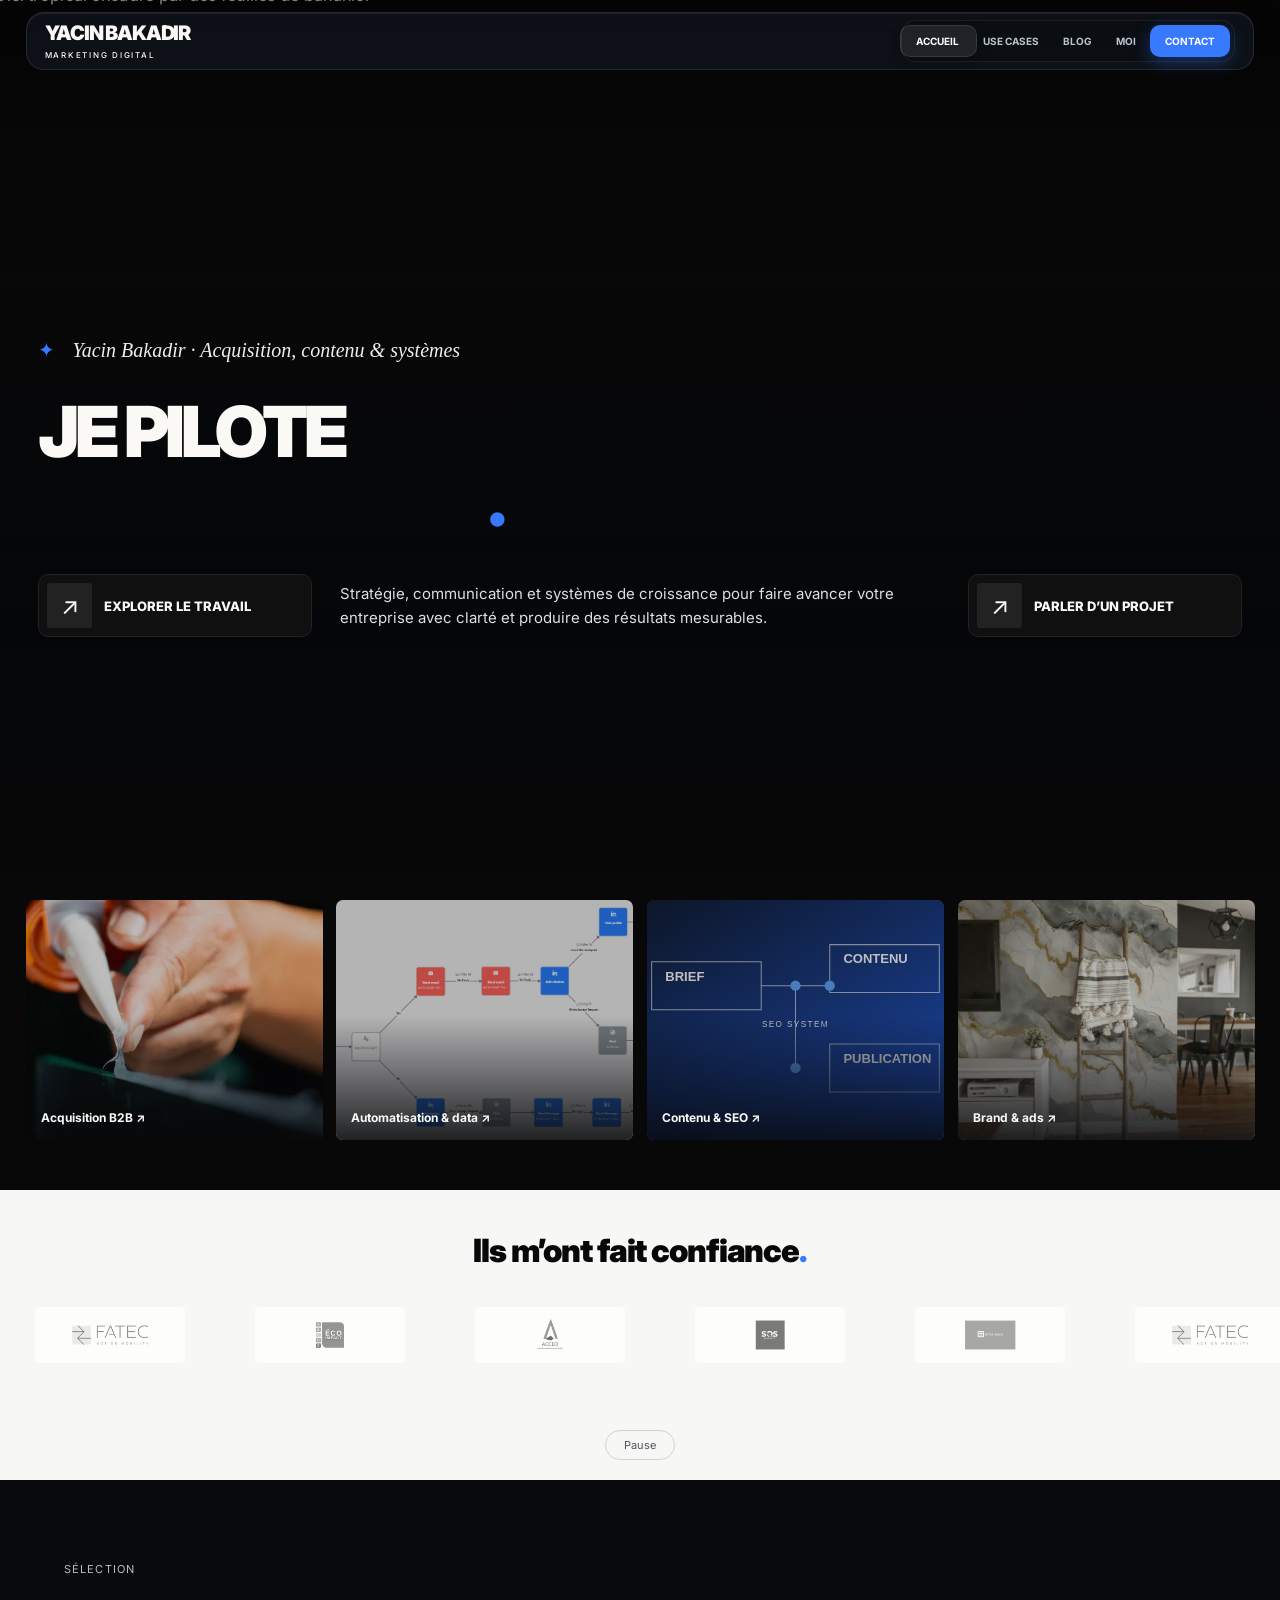
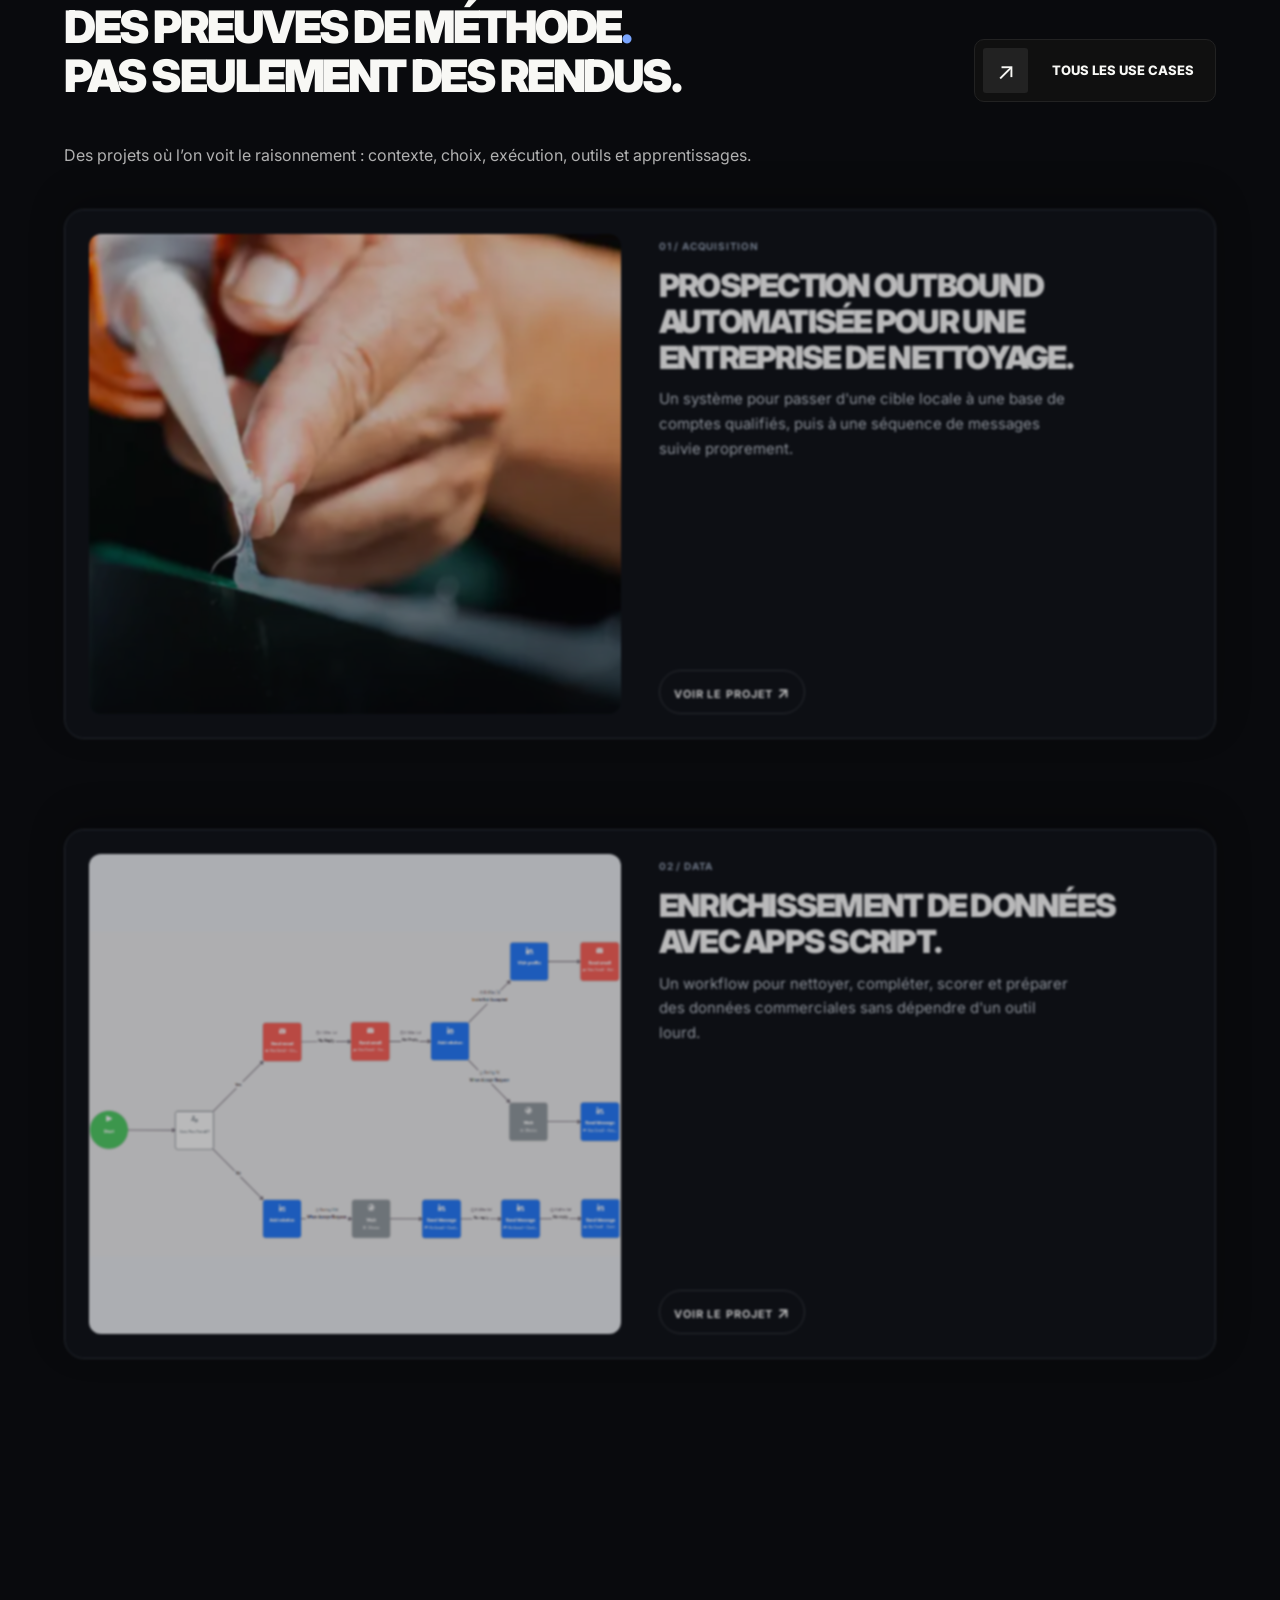
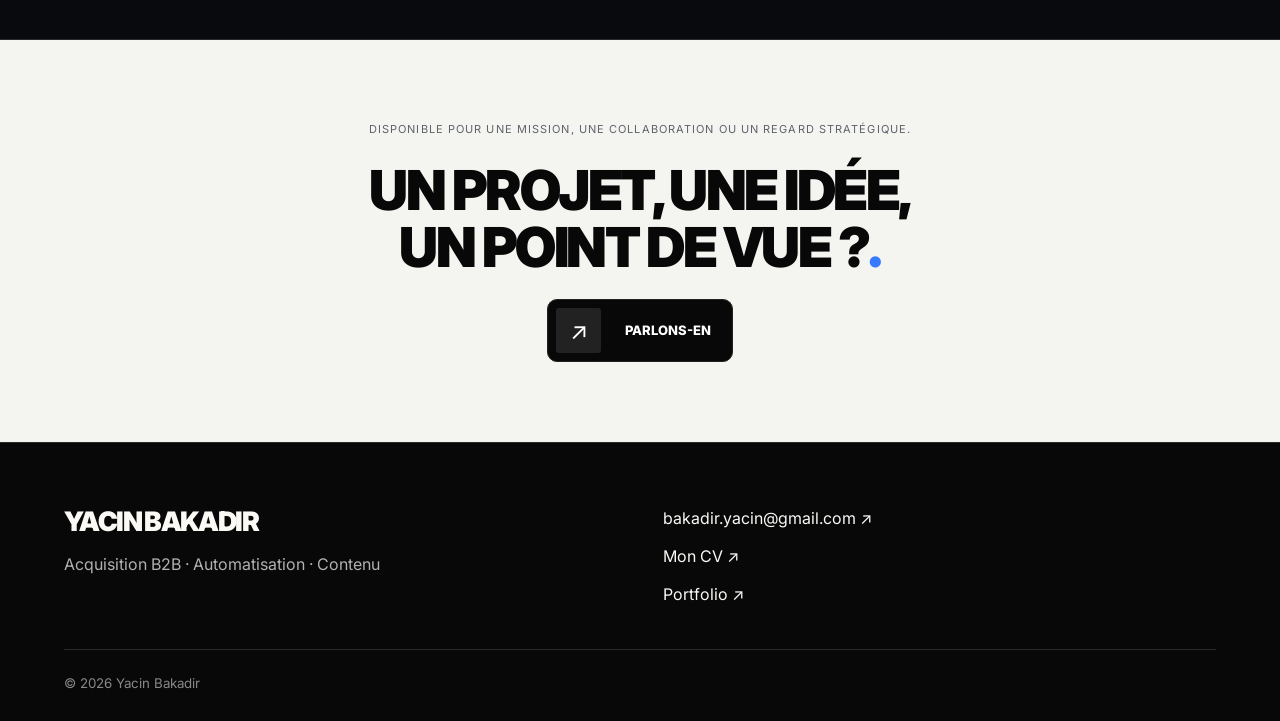
==== commit 7165ad6b: "Center tropical sky hero composition" ====
--- a/index.html
+++ b/index.html
@@ -1,5 +1,5 @@
 <!doctype html><html lang="fr"><head><meta charset="utf-8"><meta name="viewport" content="width=device-width, initial-scale=1"><title>Yacin Bakadir — Marketing digital & acquisition B2B</title><meta name="description" content="Acquisition B2B, automatisation et contenu : découvrez les projets et la méthode de Yacin Bakadir."><meta property="og:title" content="Yacin Bakadir — Marketing digital & acquisition B2B"><meta property="og:description" content="Acquisition B2B, automatisation et contenu : découvrez les projets et la méthode de Yacin Bakadir."><meta property="og:type" content="website"><meta name="twitter:card" content="summary"><link rel="preconnect" href="https://fonts.googleapis.com"><link rel="preconnect" href="https://fonts.gstatic.com" crossorigin><link href="https://fonts.googleapis.com/css2?family=Inter:wght@400;500;600;700;800;900&display=swap" rel="stylesheet"><link rel="stylesheet" href="studio.css"><link rel="stylesheet" href="launch-polish.css?v=2"></head><body><a class="skip-link" href="#content">Aller au contenu</a><header class="site-header"><a class="wordmark" href="index.html">YACIN BAKADIR<span>MARKETING DIGITAL</span></a><button class="menu-toggle" aria-expanded="false" aria-controls="navigation">Menu <span aria-hidden="true">＋</span></button><nav id="navigation" aria-label="Navigation principale"><a href="index.html" aria-current="page">Accueil</a><a href="use-cases.html">Use cases</a><a href="blog.html">Blog</a><a href="moi.html">Moi</a><a href="contact.html">Contact</a></nav></header><main id="content">
-<section class="studio-hero"><img class="hero-image" src="assets/hero-yacin-motion.jpg" alt="" fetchpriority="high"><div class="hero-shade"></div><div class="hero-content"><p class="hero-eyebrow"><span>✦</span> Yacin Bakadir · Marketing systems</p><h1>Je fais avancer<br>les idées<span class="red-dot">.</span></h1><div class="hero-bottom"><a class="action" href="use-cases.html"><i>↗</i> Explorer le travail</a><p>Acquisition B2B, automatisation et contenu : je transforme un objectif flou en système concret, testable et mesurable.</p><a class="action" href="contact.html"><i>↗</i> Parler d’un projet</a></div></div></section>
+<section class="studio-hero"><img class="hero-image" src="assets/hero-tropical-sky.png" alt="" fetchpriority="high"><div class="hero-shade"></div><div class="hero-content"><p class="hero-eyebrow"><span>✦</span> Yacin Bakadir · Marketing systems</p><h1>Je fais avancer<br>les idées<span class="red-dot">.</span></h1><div class="hero-bottom"><a class="action" href="use-cases.html"><i>↗</i> Explorer le travail</a><p>Acquisition B2B, automatisation et contenu : je transforme un objectif flou en système concret, testable et mesurable.</p><a class="action" href="contact.html"><i>↗</i> Parler d’un projet</a></div></div></section>
 <section class="project-ribbon" aria-label="Aperçus des projets"><a href="case-outbound-nettoyage.html"><img src="assets/case-sos-proprete.png" alt="SOS Propreté" loading="lazy"><span>Acquisition B2B ↗</span></a><a href="case-data-enrichment.html"><img src="assets/case-data-enrichment.png" alt="Enrichissement de données" loading="lazy"><span>Automatisation & data ↗</span></a><a href="case-seo-automation.html"><img src="assets/service-seo.svg" alt="Automatisation SEO" loading="lazy"><span>Contenu & SEO ↗</span></a><a href="case-effet-home.html"><img src="assets/case-effet-home-interior.jpg" alt="Effet Home" loading="lazy"><span>Brand & ads ↗</span></a></section>
 <section class="references section"><p class="eyebrow">Environnements</p><h2>Ils m’ont fait confiance<span>.</span></h2><div class="brand-row"><img src="assets/logo-fatec.png" alt="FATEC" loading="lazy"><img src="assets/logo-eco-impact.png" alt="Eco Impact" loading="lazy"><img src="assets/logo-acceo.png" alt="ACCEO" loading="lazy"><img src="assets/logo-sos-proprete.png" alt="SOS Propreté" loading="lazy"><img src="assets/logo-effet-home.png" alt="Effet Home" loading="lazy"></div></section>
 
--- a/launch-polish.css
+++ b/launch-polish.css
@@ -76,6 +76,28 @@
  .contact-hero .pill{font-size:12px;padding:14px}.about-hero img{height:400px}
 }
 @media(max-height:740px) and (max-width:800px){.wide-case-stack .case-tile{position:relative!important;top:auto!important}}
+/* Motion polish: measured depth instead of abrupt scroll effects. */
+@media (prefers-reduced-motion:no-preference){
+ html{scroll-behavior:smooth}
+ .studio-hero .hero-image{animation:hero-settle 2.4s cubic-bezier(.16,1,.3,1) both}
+ .hero-content{animation:hero-content-in .9s cubic-bezier(.16,1,.3,1) .08s both}
+ .project-ribbon a{transition:transform .7s cubic-bezier(.16,1,.3,1),filter .7s cubic-bezier(.16,1,.3,1),box-shadow .7s cubic-bezier(.16,1,.3,1)}
+ .project-ribbon a:hover{transform:translateY(-5px);filter:brightness(1.06);box-shadow:0 20px 38px #0005}
+ .wide-case-stack .case-tile{transition:border-color .65s cubic-bezier(.16,1,.3,1),box-shadow .65s cubic-bezier(.16,1,.3,1),background .65s cubic-bezier(.16,1,.3,1)!important;will-change:box-shadow}
+ .wide-case-stack .case-tile:focus-within,.wide-case-stack .case-tile:hover{border-color:#77859a!important;box-shadow:0 28px 80px #0008!important;background:#121721!important}
+ .wide-case-stack .case-cover img{transition:transform .9s cubic-bezier(.16,1,.3,1),filter .9s cubic-bezier(.16,1,.3,1)}
+ .wide-case-stack .case-tile:hover .case-cover img{transform:scale(1.035);filter:saturate(1.08) contrast(1.03)}
+ .wide-case-stack .case-see{transition:background .45s cubic-bezier(.16,1,.3,1),color .45s cubic-bezier(.16,1,.3,1),transform .45s cubic-bezier(.16,1,.3,1),border-color .45s cubic-bezier(.16,1,.3,1)!important}
+ .trust-tooltip{transition:opacity .32s ease,transform .45s cubic-bezier(.16,1,.3,1)}
+ .trust-strip .brand-row{animation-timing-function:linear}
+}
+@keyframes hero-content-in{from{opacity:0;transform:translateY(22px)}to{opacity:1;transform:translateY(0)}}
+@media (prefers-reduced-motion:no-preference) and (min-width:801px){
+ @supports (animation-timeline:view()){
+  .wide-case-stack .case-tile{animation:stack-arrival both;animation-timeline:view();animation-range:entry 0% entry 62%}
+  @keyframes stack-arrival{from{opacity:.72;filter:blur(1px);transform:translateY(28px) scale(.978)}to{opacity:1;filter:blur(0);transform:translateY(0) scale(1)}}
+ }
+}
 @media(prefers-reduced-motion:reduce){
  html{scroll-behavior:auto!important}.trust-strip .brand-row{animation:none!important;flex-wrap:wrap!important;width:100%!important;justify-content:center!important}
  .trust-logo[aria-hidden]{display:none}.trust-pause{display:none}.trust-viewport{padding-bottom:75px}
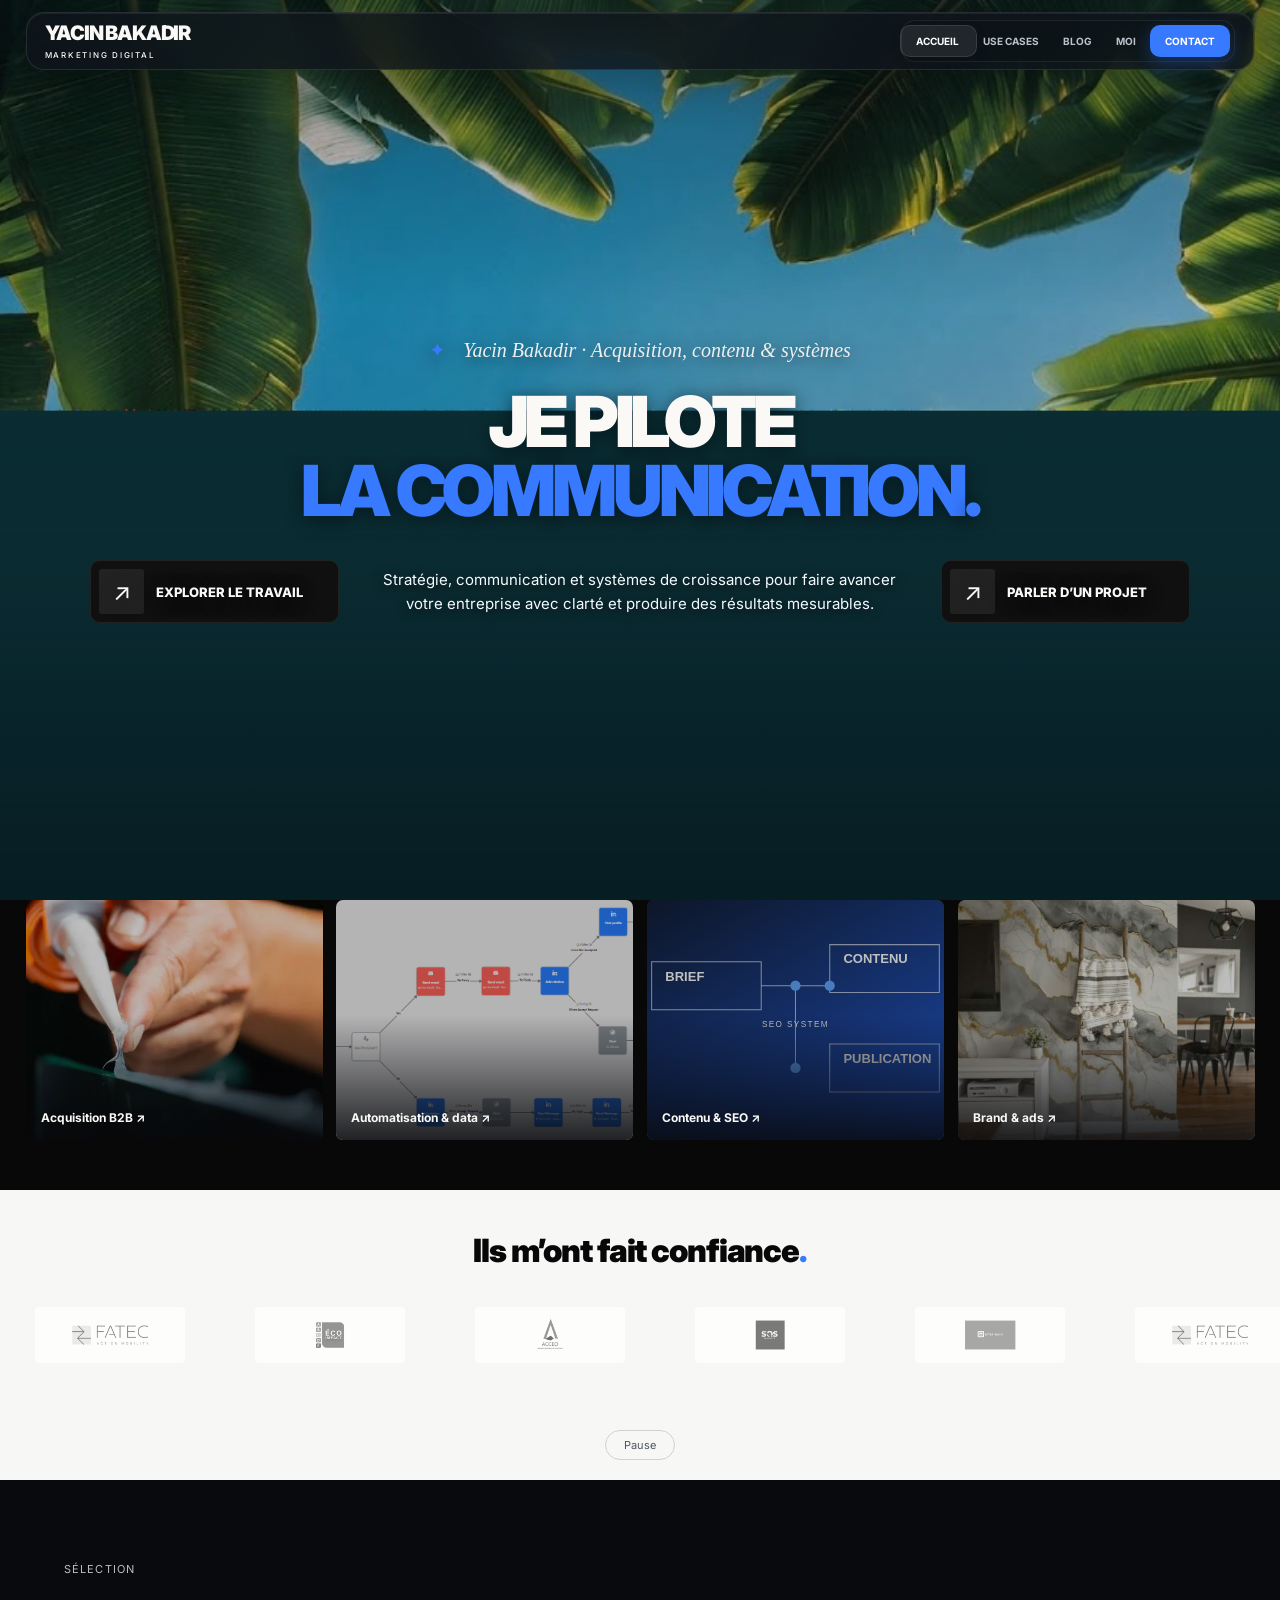
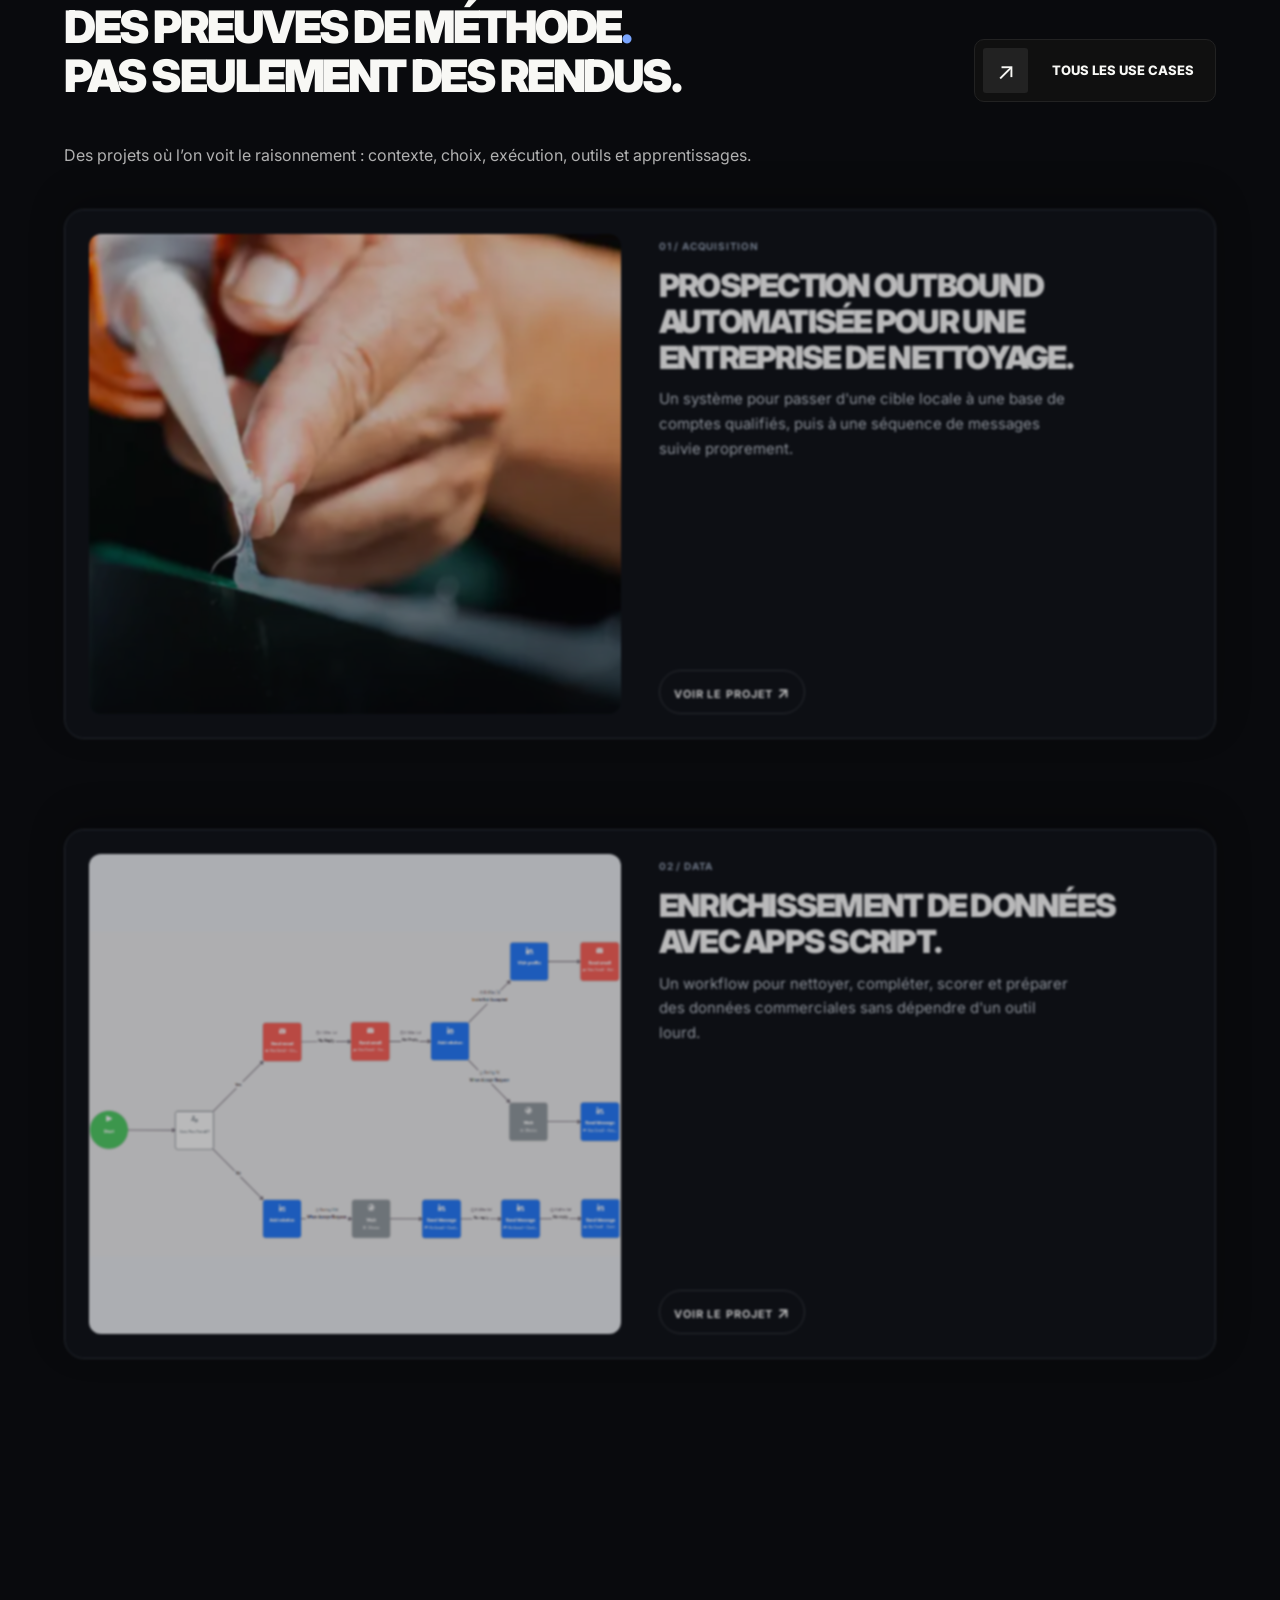
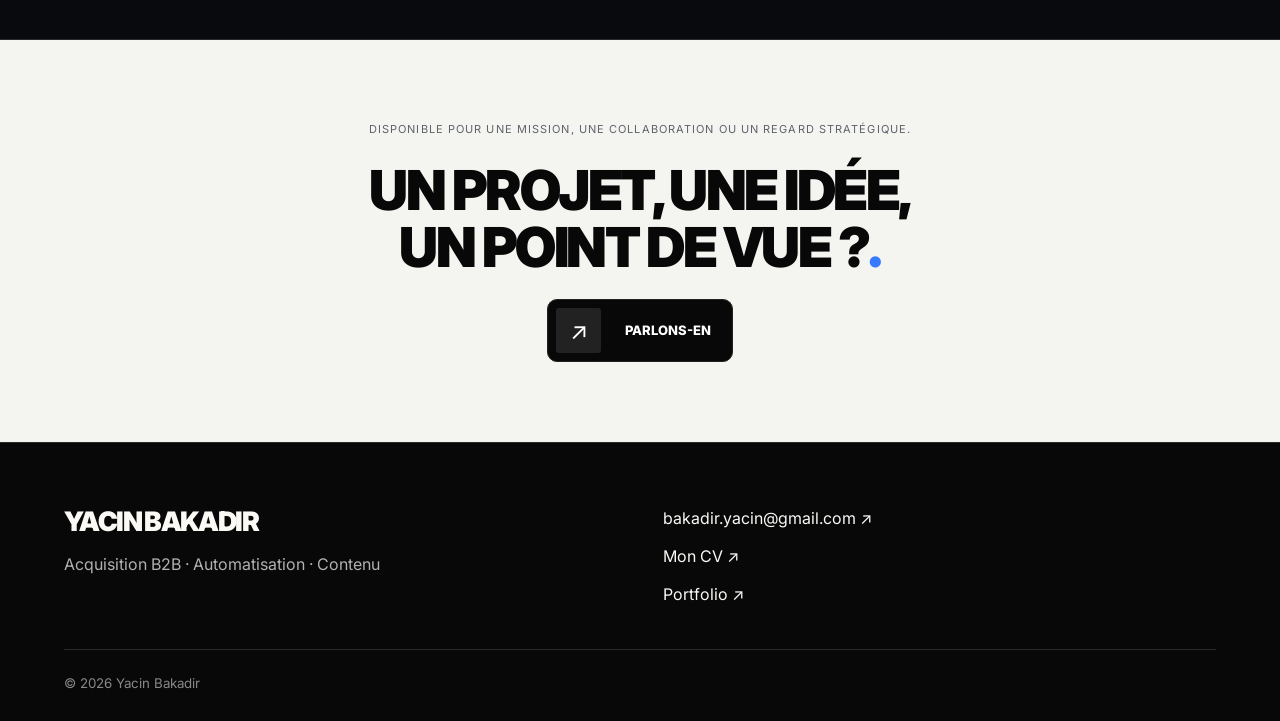
==== commit e257c84d: "Fix hero image coverage" ====
--- a/index.html
+++ b/index.html
@@ -1,5 +1,5 @@
 <!doctype html><html lang="fr"><head><meta charset="utf-8"><meta name="viewport" content="width=device-width, initial-scale=1"><title>Yacin Bakadir — Marketing digital & acquisition B2B</title><meta name="description" content="Acquisition B2B, automatisation et contenu : découvrez les projets et la méthode de Yacin Bakadir."><meta property="og:title" content="Yacin Bakadir — Marketing digital & acquisition B2B"><meta property="og:description" content="Acquisition B2B, automatisation et contenu : découvrez les projets et la méthode de Yacin Bakadir."><meta property="og:type" content="website"><meta name="twitter:card" content="summary"><link rel="preconnect" href="https://fonts.googleapis.com"><link rel="preconnect" href="https://fonts.gstatic.com" crossorigin><link href="https://fonts.googleapis.com/css2?family=Inter:wght@400;500;600;700;800;900&display=swap" rel="stylesheet"><link rel="stylesheet" href="studio.css"><link rel="stylesheet" href="launch-polish.css?v=2"></head><body><a class="skip-link" href="#content">Aller au contenu</a><header class="site-header"><a class="wordmark" href="index.html">YACIN BAKADIR<span>MARKETING DIGITAL</span></a><button class="menu-toggle" aria-expanded="false" aria-controls="navigation">Menu <span aria-hidden="true">＋</span></button><nav id="navigation" aria-label="Navigation principale"><a href="index.html" aria-current="page">Accueil</a><a href="use-cases.html">Use cases</a><a href="blog.html">Blog</a><a href="moi.html">Moi</a><a href="contact.html">Contact</a></nav></header><main id="content">
-<section class="studio-hero"><img class="hero-image" src="assets/hero-tropical-sky.png" alt="" fetchpriority="high"><div class="hero-shade"></div><div class="hero-content"><p class="hero-eyebrow"><span>✦</span> Yacin Bakadir · Marketing systems</p><h1>Je fais avancer<br>les idées<span class="red-dot">.</span></h1><div class="hero-bottom"><a class="action" href="use-cases.html"><i>↗</i> Explorer le travail</a><p>Acquisition B2B, automatisation et contenu : je transforme un objectif flou en système concret, testable et mesurable.</p><a class="action" href="contact.html"><i>↗</i> Parler d’un projet</a></div></div></section>
+<section class="studio-hero"><img class="hero-image" src="assets/hero-tropical-sky.jpg" alt="" fetchpriority="high"><div class="hero-shade"></div><div class="hero-content"><p class="hero-eyebrow"><span>✦</span> Yacin Bakadir · Marketing systems</p><h1>Je fais avancer<br>les idées<span class="red-dot">.</span></h1><div class="hero-bottom"><a class="action" href="use-cases.html"><i>↗</i> Explorer le travail</a><p>Acquisition B2B, automatisation et contenu : je transforme un objectif flou en système concret, testable et mesurable.</p><a class="action" href="contact.html"><i>↗</i> Parler d’un projet</a></div></div></section>
 <section class="project-ribbon" aria-label="Aperçus des projets"><a href="case-outbound-nettoyage.html"><img src="assets/case-sos-proprete.png" alt="SOS Propreté" loading="lazy"><span>Acquisition B2B ↗</span></a><a href="case-data-enrichment.html"><img src="assets/case-data-enrichment.png" alt="Enrichissement de données" loading="lazy"><span>Automatisation & data ↗</span></a><a href="case-seo-automation.html"><img src="assets/service-seo.svg" alt="Automatisation SEO" loading="lazy"><span>Contenu & SEO ↗</span></a><a href="case-effet-home.html"><img src="assets/case-effet-home-interior.jpg" alt="Effet Home" loading="lazy"><span>Brand & ads ↗</span></a></section>
 <section class="references section"><p class="eyebrow">Environnements</p><h2>Ils m’ont fait confiance<span>.</span></h2><div class="brand-row"><img src="assets/logo-fatec.png" alt="FATEC" loading="lazy"><img src="assets/logo-eco-impact.png" alt="Eco Impact" loading="lazy"><img src="assets/logo-acceo.png" alt="ACCEO" loading="lazy"><img src="assets/logo-sos-proprete.png" alt="SOS Propreté" loading="lazy"><img src="assets/logo-effet-home.png" alt="Effet Home" loading="lazy"></div></section>
 
--- a/launch-polish.css
+++ b/launch-polish.css
@@ -76,6 +76,9 @@
  .contact-hero .pill{font-size:12px;padding:14px}.about-hero img{height:400px}
 }
 @media(max-height:740px) and (max-width:800px){.wide-case-stack .case-tile{position:relative!important;top:auto!important}}
+/* Tropical hero: keep the editorial block inside the natural sky opening. */
+.studio-hero{align-items:center!important;background:#0b2f35 url('assets/hero-tropical-sky.png') center center/cover no-repeat!important}.studio-hero::after{display:none!important}.studio-hero .hero-image{opacity:0!important;filter:brightness(.82) saturate(.82)!important;object-position:center center!important}.studio-hero .hero-shade{background:linear-gradient(180deg,#07131c66 0%,#07131c12 34%,#07131c22 62%,#04111799 100%)!important}.studio-hero .hero-content{padding:132px 3vw 42px!important;transform:translateY(-3vh)!important;text-shadow:0 3px 18px #031016aa;text-align:center!important;display:flex!important;flex-direction:column!important;align-items:center!important}.studio-hero h1{max-width:900px!important;margin-bottom:30px!important;text-align:center!important}.studio-hero .hero-eyebrow{margin-bottom:20px!important;text-align:center!important}.studio-hero .hero-bottom{width:min(100%,1100px)!important;max-width:1100px!important;margin-inline:auto}.studio-hero .hero-bottom p{color:#f5fbff!important;text-shadow:0 2px 12px #031016cc}
+@media(max-width:800px){.studio-hero{align-items:center!important}.studio-hero .hero-content{padding:120px 22px 38px!important;transform:translateY(-1vh)}.studio-hero .hero-image{object-position:52% center!important}.studio-hero h1{margin-bottom:20px!important}.studio-hero .hero-bottom{gap:18px!important}}
 /* Motion polish: measured depth instead of abrupt scroll effects. */
 @media (prefers-reduced-motion:no-preference){
  html{scroll-behavior:smooth}
